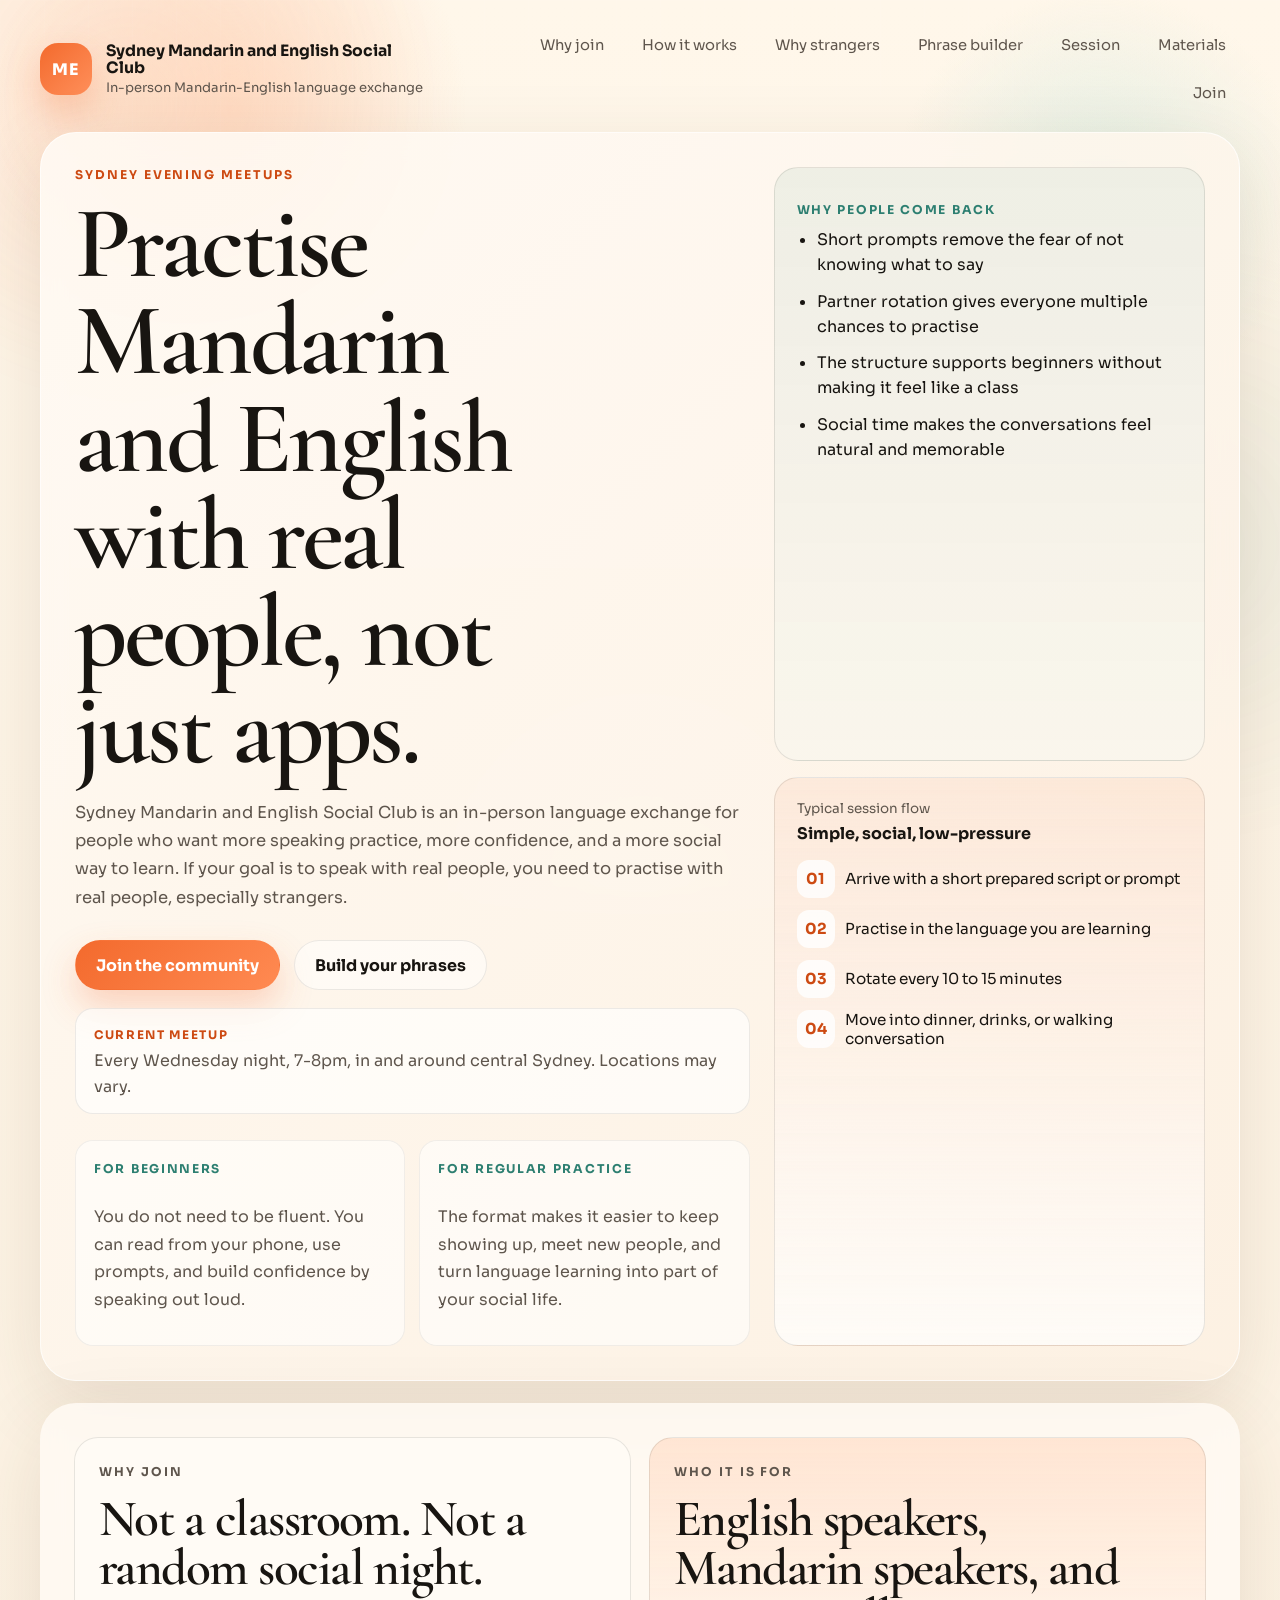
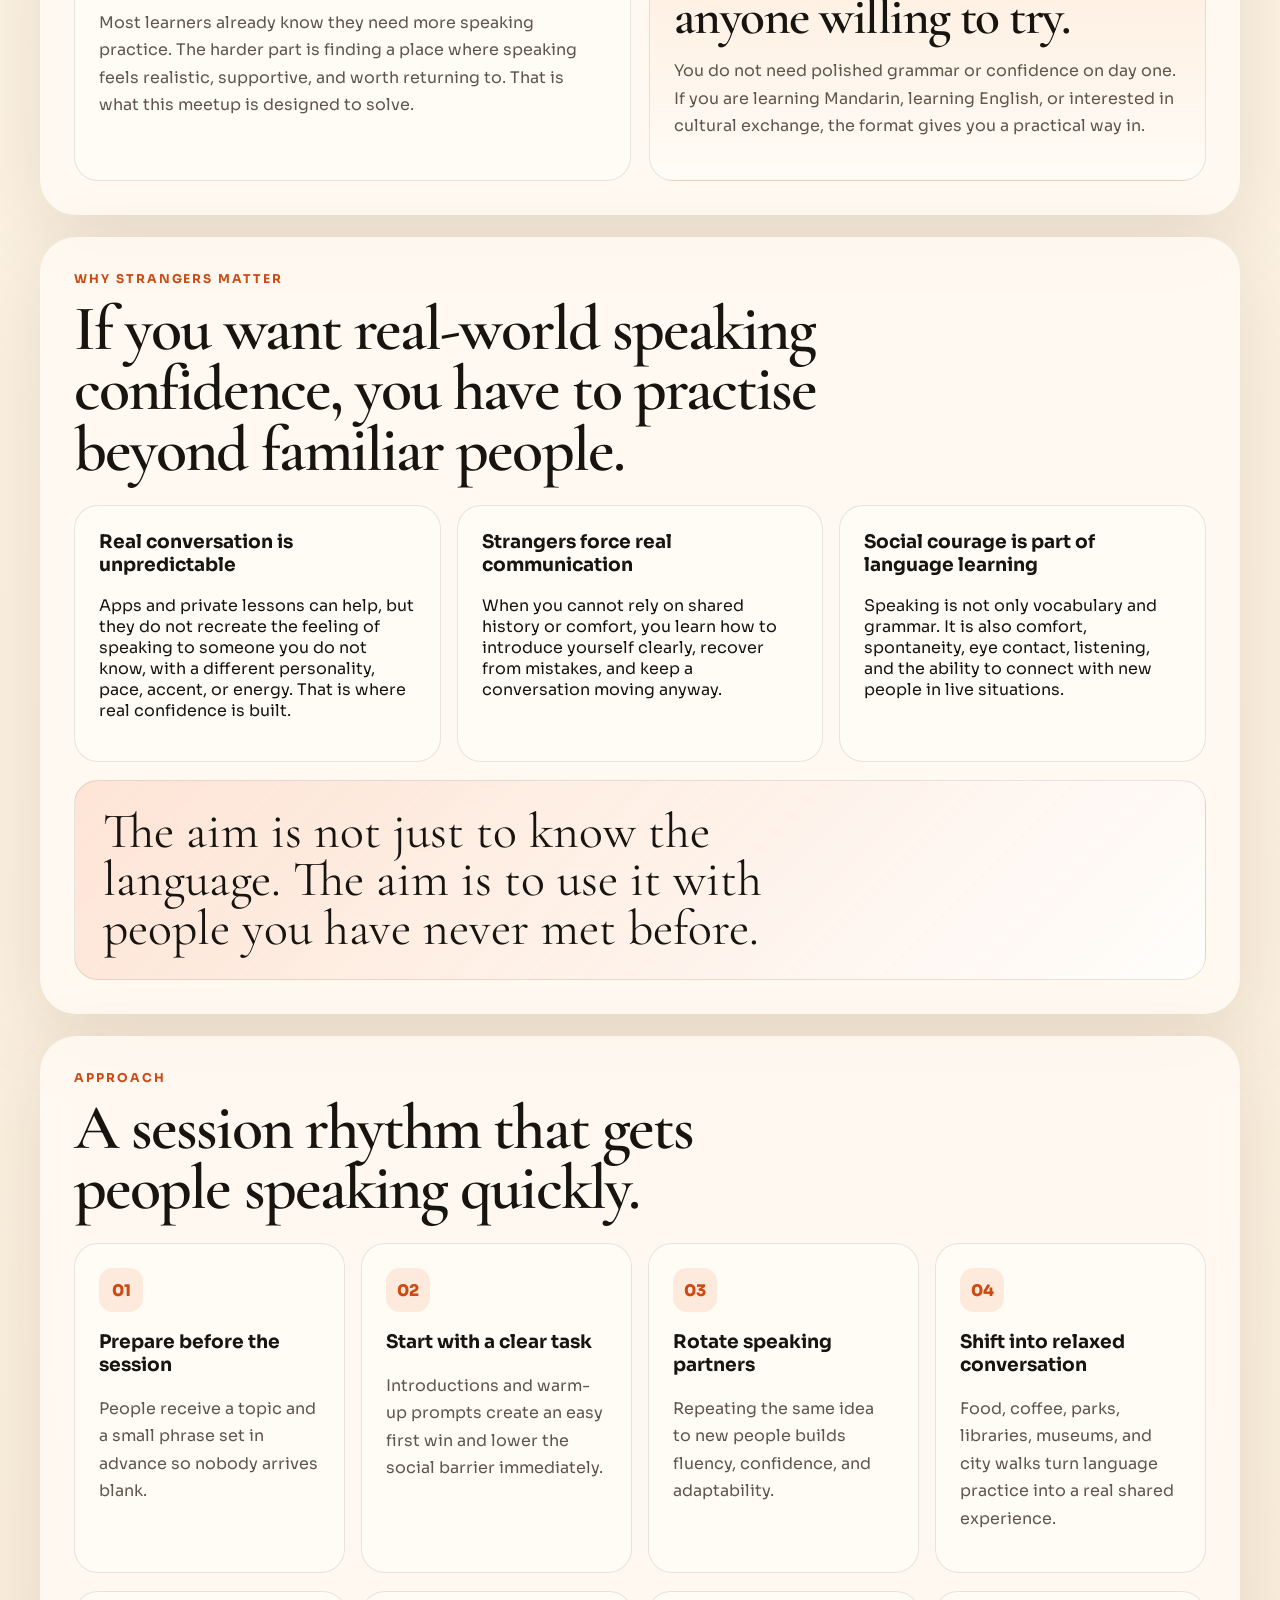
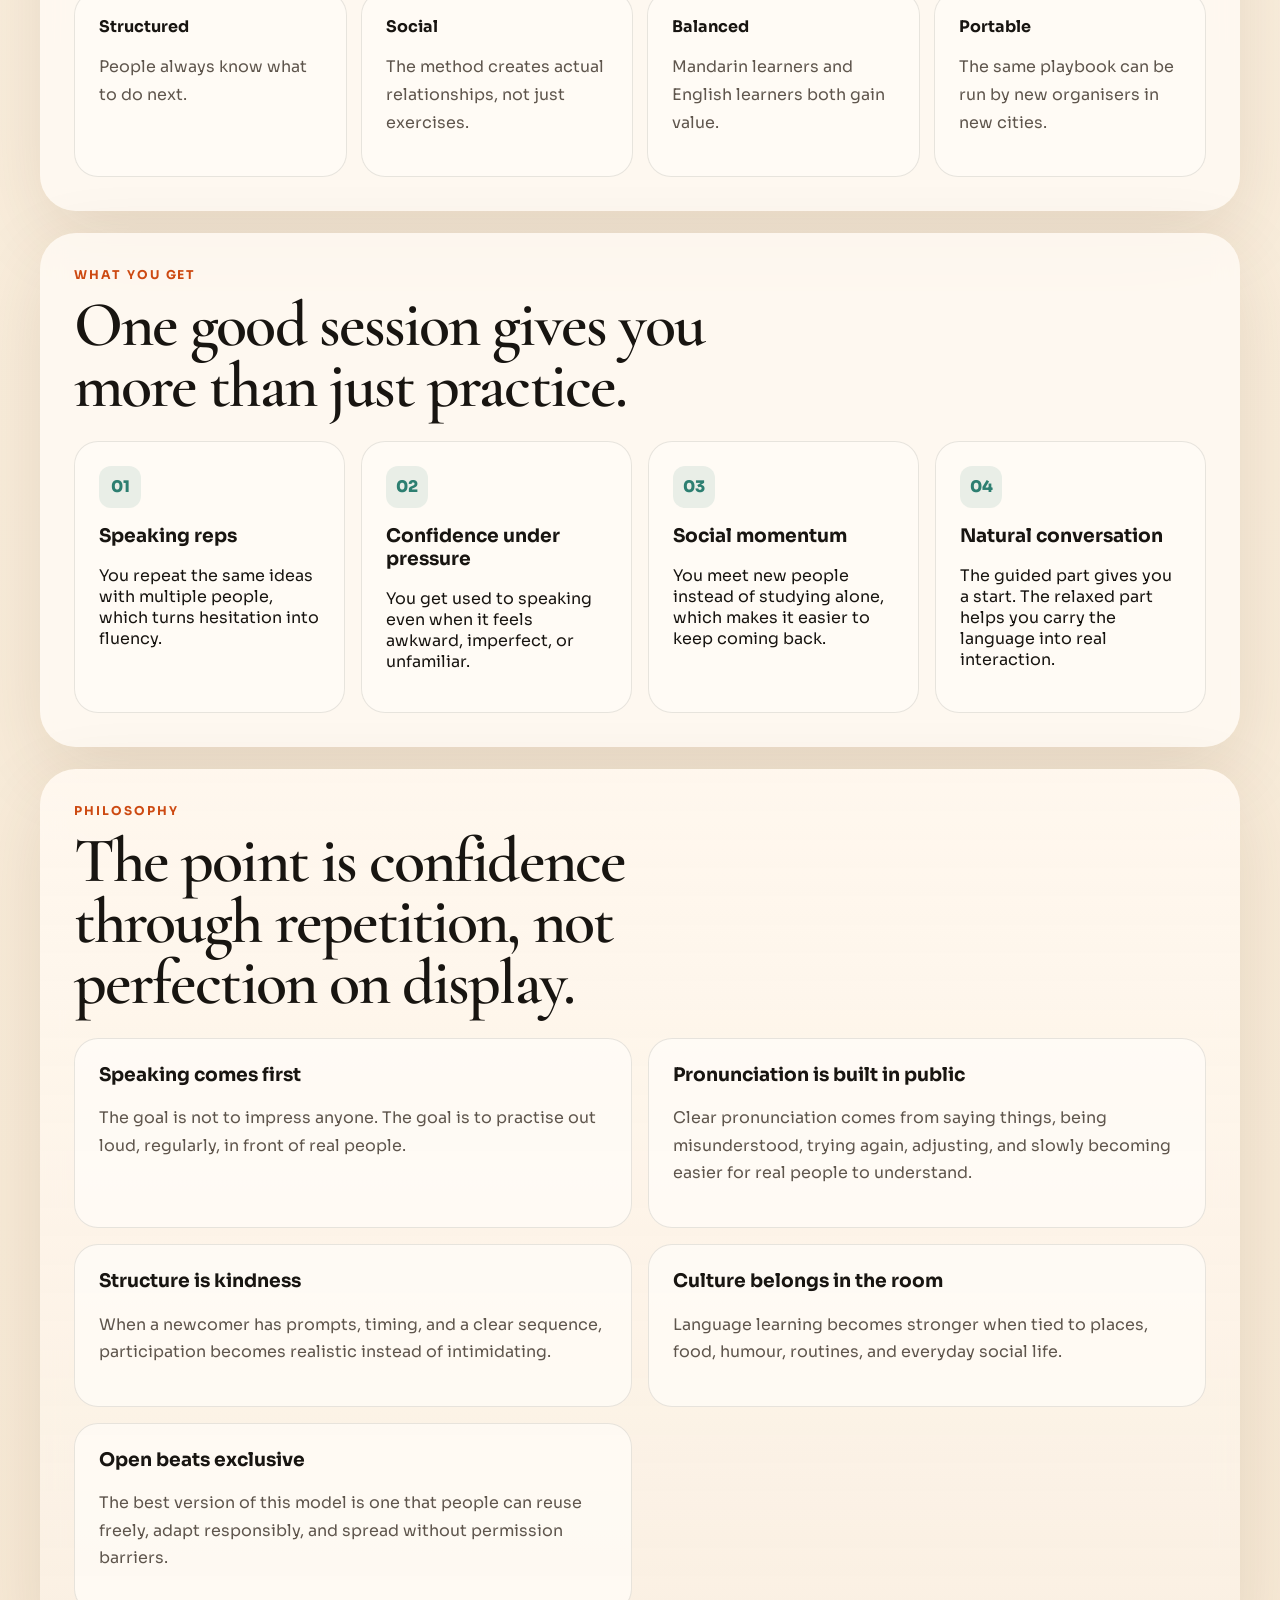
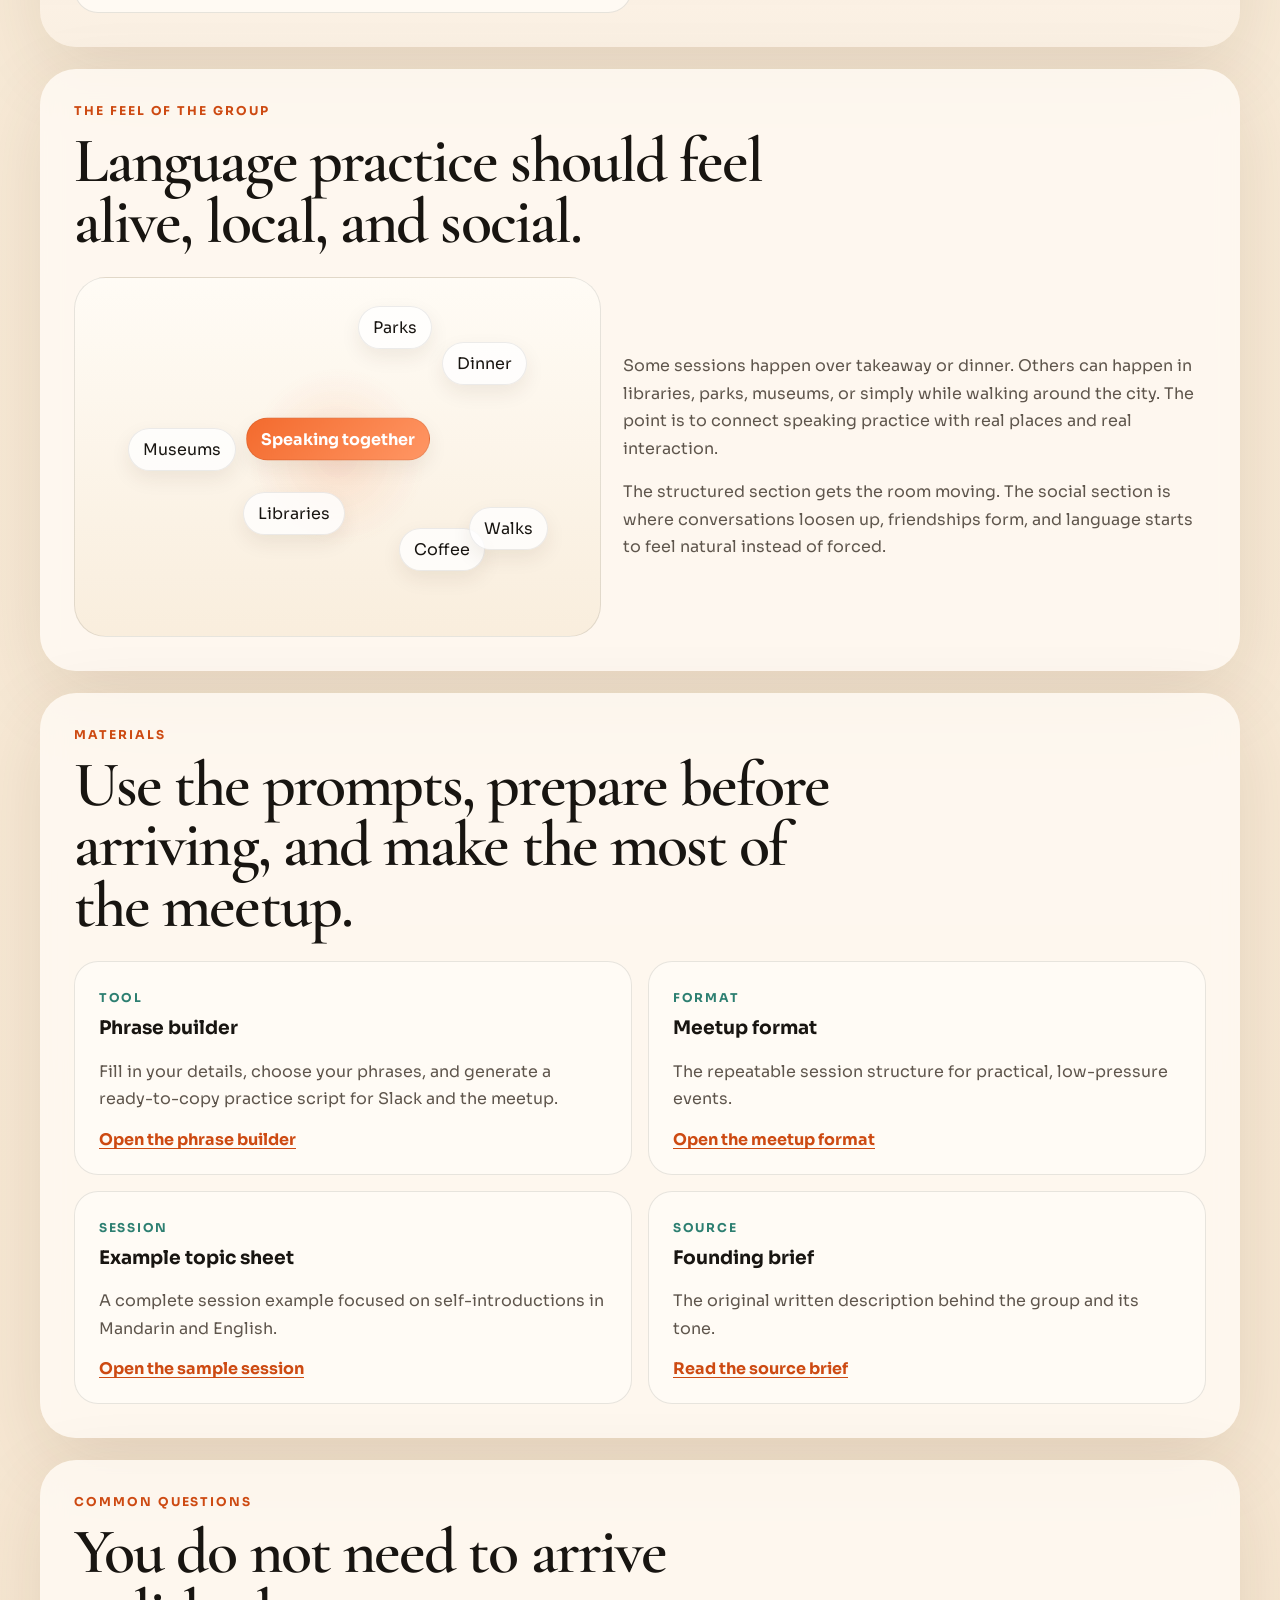
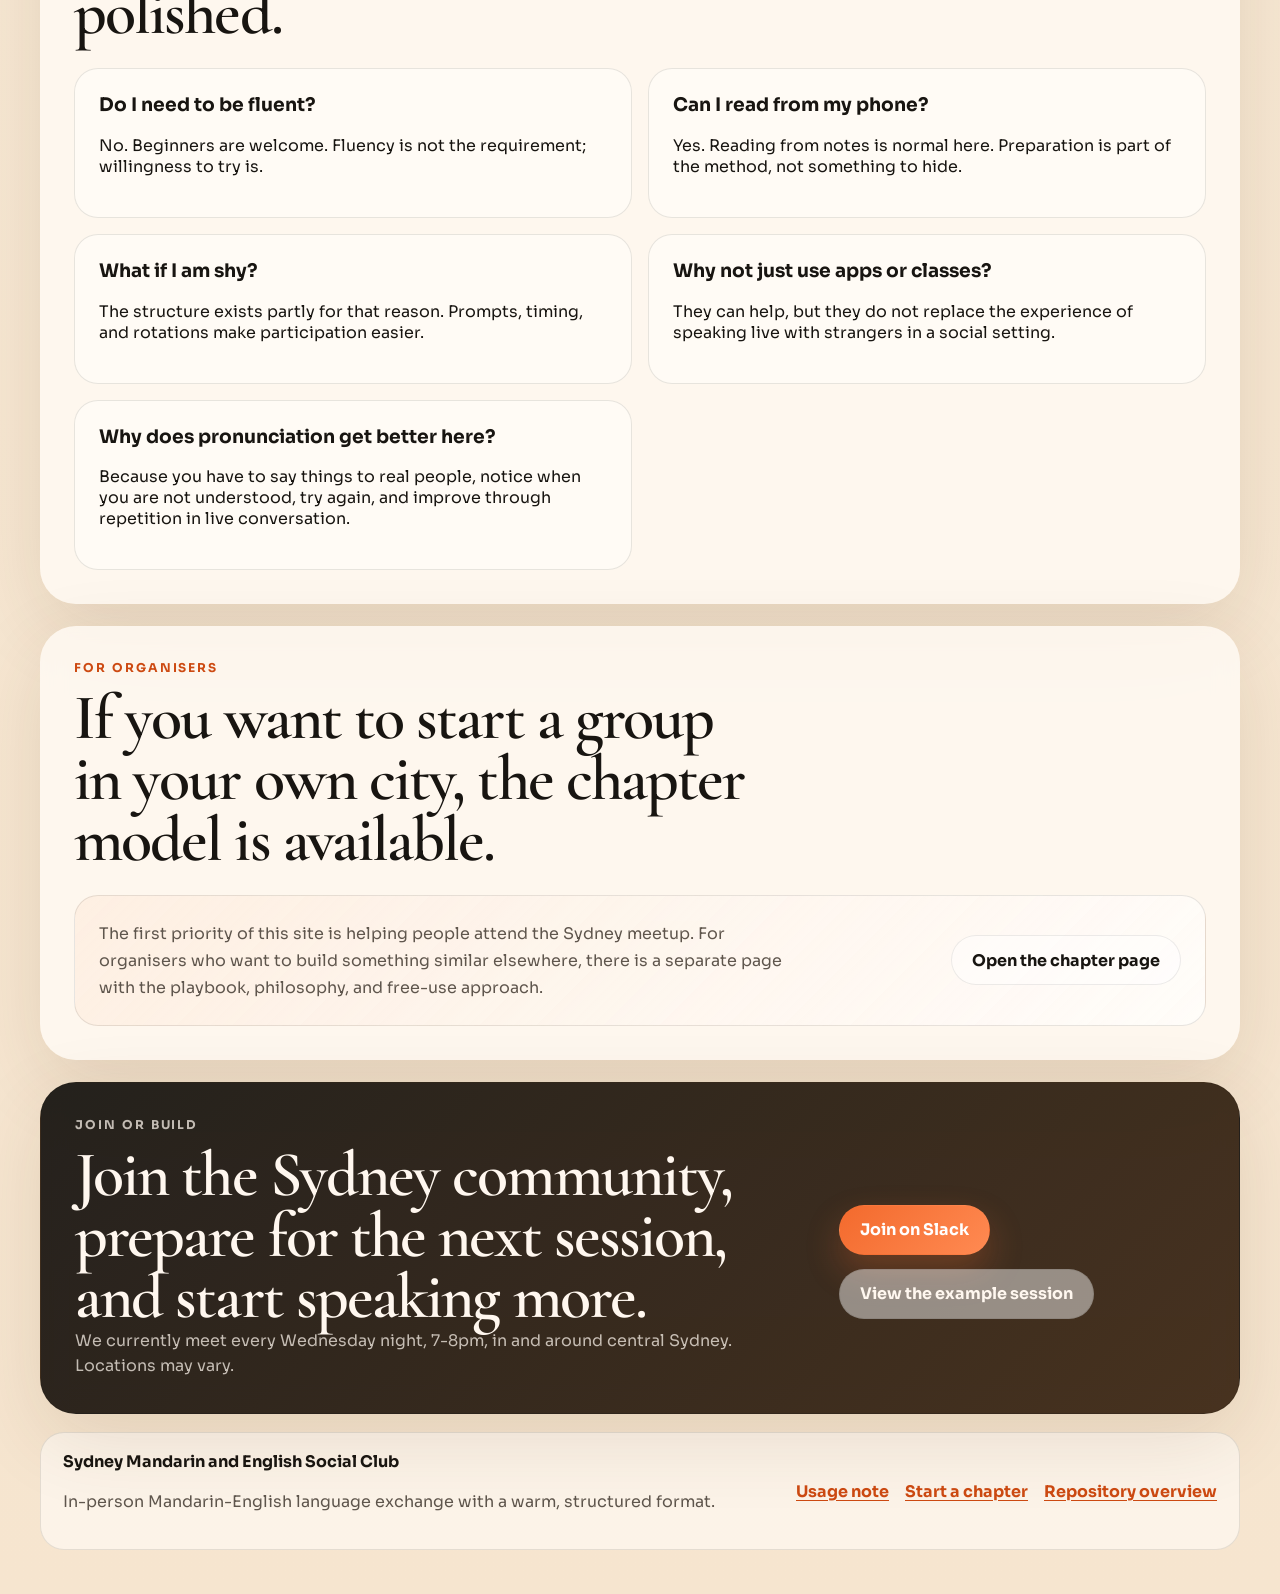
==== index.html @ f07045f7 "Add interactive phrase builder for meetup preparation" ====
<!doctype html>
<html lang="en">
  <head>
    <meta charset="utf-8" />
    <meta name="viewport" content="width=device-width, initial-scale=1" />
    <title>Sydney Mandarin and English Social Club</title>
    <meta
      name="description"
      content="An in-person Sydney language exchange group for people who want to practise Mandarin and English in a warm, structured, social environment."
    />
    <meta name="theme-color" content="#f36a2d" />
    <meta property="og:title" content="Sydney Mandarin and English Social Club" />
    <meta
      property="og:description"
      content="Join a Sydney language exchange group where people prepare, speak, rotate, and then relax into real conversation."
    />
    <meta property="og:type" content="website" />
    <link rel="icon" href="assets/favicon.svg" type="image/svg+xml" />
    <link rel="preconnect" href="https://fonts.googleapis.com" />
    <link rel="preconnect" href="https://fonts.gstatic.com" crossorigin />
    <link
      href="https://fonts.googleapis.com/css2?family=Cormorant+Garamond:wght@500;600;700&amp;family=Sora:wght@400;500;600;700;800&amp;display=swap"
      rel="stylesheet"
    />
    <link rel="stylesheet" href="styles.css" />
  </head>
  <body>
    <div class="background-orb orb-one"></div>
    <div class="background-orb orb-two"></div>
    <div class="background-mesh"></div>

    <div class="site-wrap">
      <header class="site-header">
        <a class="brand" href="#top" aria-label="Mandarin English Social Club home">
          <span class="brand-mark">ME</span>
          <span class="brand-copy">
            <strong>Sydney Mandarin and English Social Club</strong>
            <span>In-person Mandarin-English language exchange</span>
          </span>
        </a>

        <nav class="site-nav" aria-label="Primary">
          <a href="#why">Why join</a>
          <a href="#approach">How it works</a>
          <a href="#strangers">Why strangers</a>
          <a href="phrase-builder.html">Phrase builder</a>
          <a href="#session">Session</a>
          <a href="#materials">Materials</a>
          <a href="#join">Join</a>
        </nav>
      </header>

      <main id="top">
        <section class="hero reveal">
          <div class="hero-copy">
            <p class="eyebrow">Sydney evening meetups</p>
            <h1>Practise Mandarin and English with real people, not just apps.</h1>
            <p class="hero-text">
              Sydney Mandarin and English Social Club is an in-person language exchange for people who want more speaking practice, more confidence, and a more social way to learn. If your goal is to speak with real people, you need to practise with real people, especially strangers.
            </p>

            <div class="hero-actions">
              <a class="button button-primary" href="https://join.slack.com/t/english-mandarin/shared_invite/zt-3wuw68g1c-tjv8s2~DBCpo8RYU_V0htQ">Join the community</a>
              <a class="button button-secondary" href="phrase-builder.html">Build your phrases</a>
            </div>

            <div class="meetup-note">
              <span class="meetup-label">Current meetup</span>
              <p>Every Wednesday night, 7-8pm, in and around central Sydney. Locations may vary.</p>
            </div>

            <div class="hero-band">
              <div>
                <span class="band-kicker">For beginners</span>
                <p>You do not need to be fluent. You can read from your phone, use prompts, and build confidence by speaking out loud.</p>
              </div>
              <div>
                <span class="band-kicker">For regular practice</span>
                <p>The format makes it easier to keep showing up, meet new people, and turn language learning into part of your social life.</p>
              </div>
            </div>
          </div>

          <aside class="hero-panel">
            <div class="panel-card panel-card-primary">
              <p class="panel-label">Why people come back</p>
              <ul class="panel-list">
                <li>Short prompts remove the fear of not knowing what to say</li>
                <li>Partner rotation gives everyone multiple chances to practise</li>
                <li>The structure supports beginners without making it feel like a class</li>
                <li>Social time makes the conversations feel natural and memorable</li>
              </ul>
            </div>

            <div class="session-preview" id="session">
              <div class="session-header">
                <span>Typical session flow</span>
                <strong>Simple, social, low-pressure</strong>
              </div>
              <div class="session-steps">
                <div><span>01</span> Arrive with a short prepared script or prompt</div>
                <div><span>02</span> Practise in the language you are learning</div>
                <div><span>03</span> Rotate every 10 to 15 minutes</div>
                <div><span>04</span> Move into dinner, drinks, or walking conversation</div>
              </div>
            </div>
          </aside>
        </section>

        <section class="section intro-grid reveal" id="why">
          <article class="intro-card">
            <p class="eyebrow">Why join</p>
            <h2>Not a classroom. Not a random social night.</h2>
            <p>
              Most learners already know they need more speaking practice. The harder part is finding a place where speaking feels realistic, supportive, and worth returning to. That is what this meetup is designed to solve.
            </p>
          </article>

          <article class="intro-card accent-card">
            <p class="eyebrow">Who it is for</p>
            <h2>English speakers, Mandarin speakers, and anyone willing to try.</h2>
            <p>
              You do not need polished grammar or confidence on day one. If you are learning Mandarin, learning English, or interested in cultural exchange, the format gives you a practical way in.
            </p>
          </article>
        </section>

        <section class="section story-section reveal" id="strangers">
          <div class="section-heading">
            <p class="eyebrow">Why strangers matter</p>
            <h2>If you want real-world speaking confidence, you have to practise beyond familiar people.</h2>
          </div>

          <div class="story-grid">
            <article class="story-card">
              <h3>Real conversation is unpredictable</h3>
              <p>
                Apps and private lessons can help, but they do not recreate the feeling of speaking to someone you do not know, with a different personality, pace, accent, or energy. That is where real confidence is built.
              </p>
            </article>
            <article class="story-card">
              <h3>Strangers force real communication</h3>
              <p>
                When you cannot rely on shared history or comfort, you learn how to introduce yourself clearly, recover from mistakes, and keep a conversation moving anyway.
              </p>
            </article>
            <article class="story-card">
              <h3>Social courage is part of language learning</h3>
              <p>
                Speaking is not only vocabulary and grammar. It is also comfort, spontaneity, eye contact, listening, and the ability to connect with new people in live situations.
              </p>
            </article>
          </div>

          <div class="quote-banner">
            <p>
              The aim is not just to know the language. The aim is to use it with people you have never met before.
            </p>
          </div>
        </section>

        <section class="section reveal" id="approach">
          <div class="section-heading">
            <p class="eyebrow">Approach</p>
            <h2>A session rhythm that gets people speaking quickly.</h2>
          </div>

          <div class="timeline">
            <article class="timeline-step">
              <span class="step-number">01</span>
              <h3>Prepare before the session</h3>
              <p>People receive a topic and a small phrase set in advance so nobody arrives blank.</p>
            </article>
            <article class="timeline-step">
              <span class="step-number">02</span>
              <h3>Start with a clear task</h3>
              <p>Introductions and warm-up prompts create an easy first win and lower the social barrier immediately.</p>
            </article>
            <article class="timeline-step">
              <span class="step-number">03</span>
              <h3>Rotate speaking partners</h3>
              <p>Repeating the same idea to new people builds fluency, confidence, and adaptability.</p>
            </article>
            <article class="timeline-step">
              <span class="step-number">04</span>
              <h3>Shift into relaxed conversation</h3>
              <p>Food, coffee, parks, libraries, museums, and city walks turn language practice into a real shared experience.</p>
            </article>
          </div>

          <div class="principles-grid">
            <div class="principle">
              <strong>Structured</strong>
              <p>People always know what to do next.</p>
            </div>
            <div class="principle">
              <strong>Social</strong>
              <p>The method creates actual relationships, not just exercises.</p>
            </div>
            <div class="principle">
              <strong>Balanced</strong>
              <p>Mandarin learners and English learners both gain value.</p>
            </div>
            <div class="principle">
              <strong>Portable</strong>
              <p>The same playbook can be run by new organisers in new cities.</p>
            </div>
          </div>
        </section>

        <section class="section benefits-section reveal">
          <div class="section-heading narrow">
            <p class="eyebrow">What you get</p>
            <h2>One good session gives you more than just practice.</h2>
          </div>

          <div class="benefits-grid">
            <article class="benefit-card">
              <span class="benefit-number">01</span>
              <h3>Speaking reps</h3>
              <p>You repeat the same ideas with multiple people, which turns hesitation into fluency.</p>
            </article>
            <article class="benefit-card">
              <span class="benefit-number">02</span>
              <h3>Confidence under pressure</h3>
              <p>You get used to speaking even when it feels awkward, imperfect, or unfamiliar.</p>
            </article>
            <article class="benefit-card">
              <span class="benefit-number">03</span>
              <h3>Social momentum</h3>
              <p>You meet new people instead of studying alone, which makes it easier to keep coming back.</p>
            </article>
            <article class="benefit-card">
              <span class="benefit-number">04</span>
              <h3>Natural conversation</h3>
              <p>The guided part gives you a start. The relaxed part helps you carry the language into real interaction.</p>
            </article>
          </div>
        </section>

        <section class="section manifesto reveal" id="philosophy">
          <div class="section-heading narrow">
            <p class="eyebrow">Philosophy</p>
            <h2>The point is confidence through repetition, not perfection on display.</h2>
          </div>

          <div class="manifesto-grid">
            <article>
              <h3>Speaking comes first</h3>
              <p>The goal is not to impress anyone. The goal is to practise out loud, regularly, in front of real people.</p>
            </article>
            <article>
              <h3>Pronunciation is built in public</h3>
              <p>Clear pronunciation comes from saying things, being misunderstood, trying again, adjusting, and slowly becoming easier for real people to understand.</p>
            </article>
            <article>
              <h3>Structure is kindness</h3>
              <p>When a newcomer has prompts, timing, and a clear sequence, participation becomes realistic instead of intimidating.</p>
            </article>
            <article>
              <h3>Culture belongs in the room</h3>
              <p>Language learning becomes stronger when tied to places, food, humour, routines, and everyday social life.</p>
            </article>
            <article>
              <h3>Open beats exclusive</h3>
              <p>The best version of this model is one that people can reuse freely, adapt responsibly, and spread without permission barriers.</p>
            </article>
          </div>
        </section>

        <section class="section network-section reveal">
          <div class="section-heading">
            <p class="eyebrow">The feel of the group</p>
            <h2>Language practice should feel alive, local, and social.</h2>
          </div>

          <div class="network-layout">
            <div class="network-map" aria-hidden="true">
              <span class="city city-sydney">Dinner</span>
              <span class="city city-melbourne">Coffee</span>
              <span class="city city-brisbane">Parks</span>
              <span class="city city-perth">Museums</span>
              <span class="city city-adelaide">Libraries</span>
              <span class="city city-canberra">Walks</span>
              <div class="map-core">Speaking together</div>
            </div>

            <div class="network-copy">
              <p>
                Some sessions happen over takeaway or dinner. Others can happen in libraries, parks, museums, or simply while walking around the city. The point is to connect speaking practice with real places and real interaction.
              </p>
              <p>
                The structured section gets the room moving. The social section is where conversations loosen up, friendships form, and language starts to feel natural instead of forced.
              </p>
            </div>
          </div>
        </section>

        <section class="section materials-section reveal" id="materials">
          <div class="section-heading">
            <p class="eyebrow">Materials</p>
            <h2>Use the prompts, prepare before arriving, and make the most of the meetup.</h2>
          </div>

          <div class="materials-grid">
            <article class="material-card">
              <span class="material-type">Tool</span>
              <h3>Phrase builder</h3>
              <p>Fill in your details, choose your phrases, and generate a ready-to-copy practice script for Slack and the meetup.</p>
              <a href="phrase-builder.html">Open the phrase builder</a>
            </article>

            <article class="material-card">
              <span class="material-type">Format</span>
              <h3>Meetup format</h3>
              <p>The repeatable session structure for practical, low-pressure events.</p>
              <a href="docs/meetup-format.md">Open the meetup format</a>
            </article>

            <article class="material-card">
              <span class="material-type">Session</span>
              <h3>Example topic sheet</h3>
              <p>A complete session example focused on self-introductions in Mandarin and English.</p>
              <a href="sessions/example-introducing-yourself.md">Open the sample session</a>
            </article>

            <article class="material-card">
              <span class="material-type">Source</span>
              <h3>Founding brief</h3>
              <p>The original written description behind the group and its tone.</p>
              <a href="content/source-brief.md">Read the source brief</a>
            </article>
          </div>
        </section>

        <section class="section faq-section reveal">
          <div class="section-heading narrow">
            <p class="eyebrow">Common questions</p>
            <h2>You do not need to arrive polished.</h2>
          </div>

          <div class="faq-grid">
            <article class="faq-card">
              <h3>Do I need to be fluent?</h3>
              <p>No. Beginners are welcome. Fluency is not the requirement; willingness to try is.</p>
            </article>
            <article class="faq-card">
              <h3>Can I read from my phone?</h3>
              <p>Yes. Reading from notes is normal here. Preparation is part of the method, not something to hide.</p>
            </article>
            <article class="faq-card">
              <h3>What if I am shy?</h3>
              <p>The structure exists partly for that reason. Prompts, timing, and rotations make participation easier.</p>
            </article>
            <article class="faq-card">
              <h3>Why not just use apps or classes?</h3>
              <p>They can help, but they do not replace the experience of speaking live with strangers in a social setting.</p>
            </article>
            <article class="faq-card">
              <h3>Why does pronunciation get better here?</h3>
              <p>Because you have to say things to real people, notice when you are not understood, try again, and improve through repetition in live conversation.</p>
            </article>
          </div>
        </section>

        <section class="section open-model reveal">
          <div class="section-heading narrow">
            <p class="eyebrow">For organisers</p>
            <h2>If you want to start a group in your own city, the chapter model is available.</h2>
          </div>

          <div class="organiser-callout">
            <p>
              The first priority of this site is helping people attend the Sydney meetup. For organisers who want to build something similar elsewhere, there is a separate page with the playbook, philosophy, and free-use approach.
            </p>
            <a class="button button-secondary" href="start-a-chapter.html">Open the chapter page</a>
          </div>
        </section>

        <section class="cta reveal" id="join">
          <div class="cta-copy">
            <p class="eyebrow">Join or build</p>
            <h2>Join the Sydney community, prepare for the next session, and start speaking more.</h2>
            <p class="cta-subtext">We currently meet every Wednesday night, 7-8pm, in and around central Sydney. Locations may vary.</p>
          </div>

          <div class="cta-actions">
            <a class="button button-primary" href="https://join.slack.com/t/english-mandarin/shared_invite/zt-3wuw68g1c-tjv8s2~DBCpo8RYU_V0htQ">Join on Slack</a>
            <a class="button button-secondary" href="sessions/example-introducing-yourself.md">View the example session</a>
          </div>
        </section>
      </main>

      <footer class="site-footer">
        <div>
          <strong>Sydney Mandarin and English Social Club</strong>
          <p>In-person Mandarin-English language exchange with a warm, structured format.</p>
        </div>
        <div class="footer-links">
          <a href="LICENSE.md">Usage note</a>
          <a href="start-a-chapter.html">Start a chapter</a>
          <a href="README.md">Repository overview</a>
        </div>
      </footer>
    </div>
  </body>
</html>
---- styles.css ----
:root {
  --bg: #fbf3e5;
  --bg-deep: #f5e6cc;
  --paper: rgba(255, 251, 244, 0.82);
  --paper-strong: rgba(255, 249, 240, 0.94);
  --ink: #181511;
  --muted: #5f564d;
  --line: rgba(24, 21, 17, 0.1);
  --accent: #f36a2d;
  --accent-deep: #cd4a12;
  --accent-soft: #ffd4b8;
  --jade: #2d7f71;
  --jade-soft: #cce8de;
  --shadow: 0 24px 80px rgba(85, 48, 18, 0.12);
  --radius-xl: 36px;
  --radius-lg: 24px;
  --radius-md: 18px;
  --radius-sm: 14px;
  --content-width: 1200px;
}

* {
  box-sizing: border-box;
}

html {
  scroll-behavior: smooth;
}

body {
  margin: 0;
  min-width: 320px;
  color: var(--ink);
  font-family: "Sora", sans-serif;
  background:
    linear-gradient(180deg, #fff7ea 0%, #f8ebd8 55%, #f6e5cf 100%);
  overflow-x: hidden;
}

body::before {
  content: "";
  position: fixed;
  inset: 0;
  background-image:
    linear-gradient(rgba(255, 255, 255, 0.16) 1px, transparent 1px),
    linear-gradient(90deg, rgba(255, 255, 255, 0.16) 1px, transparent 1px);
  background-size: 44px 44px;
  mask-image: linear-gradient(180deg, rgba(0, 0, 0, 0.32), transparent 82%);
  pointer-events: none;
  z-index: -2;
}

a {
  color: inherit;
}

.background-orb,
.background-mesh {
  position: fixed;
  pointer-events: none;
  z-index: -3;
}

.background-orb {
  width: 40rem;
  height: 40rem;
  border-radius: 50%;
  filter: blur(18px);
  opacity: 0.36;
}

.orb-one {
  top: -14rem;
  left: -12rem;
  background: radial-gradient(circle, rgba(243, 106, 45, 0.38) 0%, rgba(243, 106, 45, 0) 68%);
}

.orb-two {
  top: 14rem;
  right: -14rem;
  background: radial-gradient(circle, rgba(45, 127, 113, 0.22) 0%, rgba(45, 127, 113, 0) 68%);
}

.background-mesh {
  inset: 0;
  background:
    radial-gradient(circle at 18% 12%, rgba(255, 212, 184, 0.7), transparent 18%),
    radial-gradient(circle at 86% 22%, rgba(204, 232, 222, 0.58), transparent 16%),
    radial-gradient(circle at 50% 100%, rgba(255, 255, 255, 0.55), transparent 20%);
}

.site-wrap {
  width: min(calc(100% - 28px), var(--content-width));
  margin: 0 auto;
  padding: 18px 0 44px;
}

.site-header {
  display: flex;
  align-items: center;
  justify-content: space-between;
  gap: 24px;
  padding: 8px 0 20px;
}

.brand {
  display: inline-flex;
  align-items: center;
  gap: 14px;
  text-decoration: none;
}

.brand-mark {
  display: inline-flex;
  align-items: center;
  justify-content: center;
  width: 52px;
  height: 52px;
  border-radius: 18px;
  background:
    linear-gradient(135deg, var(--accent), #ff8f5a);
  box-shadow: 0 16px 34px rgba(243, 106, 45, 0.28);
  color: white;
  font-weight: 800;
  letter-spacing: 0.08em;
}

.brand-copy {
  display: grid;
  gap: 3px;
  line-height: 1.1;
}

.brand-copy strong {
  font-size: 0.98rem;
}

.brand-copy span {
  color: var(--muted);
  font-size: 0.82rem;
}

.site-nav {
  display: flex;
  flex-wrap: wrap;
  justify-content: flex-end;
  gap: 10px;
}

.site-nav a {
  padding: 10px 14px;
  border-radius: 999px;
  text-decoration: none;
  color: var(--muted);
  font-size: 0.92rem;
  transition: background-color 180ms ease, color 180ms ease, transform 180ms ease;
}

.site-nav a:hover,
.site-nav a:focus-visible {
  background: rgba(255, 255, 255, 0.55);
  color: var(--ink);
  transform: translateY(-1px);
}

.hero,
.section,
.cta {
  position: relative;
  overflow: hidden;
  backdrop-filter: blur(12px);
}

.hero {
  display: grid;
  grid-template-columns: minmax(0, 1.22fr) minmax(310px, 0.78fr);
  gap: 24px;
  padding: 34px;
  border-radius: var(--radius-xl);
  background:
    linear-gradient(135deg, rgba(255, 250, 244, 0.88), rgba(252, 240, 226, 0.88));
  border: 1px solid rgba(255, 255, 255, 0.72);
  box-shadow: var(--shadow);
}

.hero::after {
  content: "";
  position: absolute;
  inset: auto -10% -36% auto;
  width: 24rem;
  height: 24rem;
  border-radius: 50%;
  background: radial-gradient(circle, rgba(243, 106, 45, 0.2), transparent 64%);
}

.eyebrow {
  margin: 0 0 12px;
  color: var(--accent-deep);
  font-size: 0.76rem;
  font-weight: 700;
  letter-spacing: 0.16em;
  text-transform: uppercase;
}

h1,
h2 {
  margin: 0;
  font-family: "Cormorant Garamond", serif;
  line-height: 0.95;
  letter-spacing: -0.03em;
  font-weight: 600;
}

.hero h1 {
  max-width: 10.5ch;
  font-size: clamp(3.6rem, 8vw, 6.9rem);
}

.hero-text,
.intro-card p,
.timeline-step p,
.principle p,
.manifesto-grid p,
.network-copy p,
.chapter-card p,
.material-card p,
.open-card p,
.hero-band p,
.site-footer p {
  color: var(--muted);
  line-height: 1.72;
}

.hero-text {
  max-width: 60ch;
  margin: 20px 0 0;
  font-size: 1.03rem;
}

.hero-actions,
.cta-actions {
  display: flex;
  flex-wrap: wrap;
  gap: 14px;
  margin-top: 28px;
}

.meetup-note {
  display: inline-block;
  margin-top: 18px;
  padding: 14px 18px;
  border-radius: var(--radius-md);
  background: rgba(255, 255, 255, 0.62);
  border: 1px solid rgba(24, 21, 17, 0.08);
}

.meetup-label {
  display: inline-block;
  margin-bottom: 6px;
  font-size: 0.74rem;
  font-weight: 700;
  letter-spacing: 0.14em;
  text-transform: uppercase;
  color: var(--accent-deep);
}

.meetup-note p,
.cta-subtext {
  margin: 0;
  color: var(--muted);
  line-height: 1.6;
}

.button {
  display: inline-flex;
  align-items: center;
  justify-content: center;
  min-height: 50px;
  padding: 0 20px;
  border-radius: 999px;
  border: 1px solid transparent;
  text-decoration: none;
  font-weight: 700;
  transition: transform 180ms ease, box-shadow 180ms ease, background-color 180ms ease, border-color 180ms ease;
}

.button:hover,
.button:focus-visible {
  transform: translateY(-2px);
}

.button-primary {
  background: linear-gradient(135deg, var(--accent), #ff8a52);
  color: white;
  box-shadow: 0 16px 34px rgba(243, 106, 45, 0.26);
}

.button-primary:hover,
.button-primary:focus-visible {
  box-shadow: 0 18px 40px rgba(243, 106, 45, 0.34);
}

.button-secondary {
  background: rgba(255, 255, 255, 0.46);
  border-color: rgba(24, 21, 17, 0.08);
}

.hero-band {
  display: grid;
  grid-template-columns: repeat(2, minmax(0, 1fr));
  gap: 14px;
  margin-top: 26px;
}

.hero-band > div {
  padding: 16px 18px;
  border-radius: var(--radius-md);
  background: rgba(255, 255, 255, 0.52);
  border: 1px solid rgba(24, 21, 17, 0.06);
}

.band-kicker,
.panel-label,
.material-type {
  display: inline-block;
  margin-bottom: 10px;
  font-size: 0.76rem;
  font-weight: 700;
  text-transform: uppercase;
  letter-spacing: 0.14em;
}

.band-kicker {
  color: var(--jade);
}

.hero-panel {
  display: grid;
  gap: 16px;
}

.panel-card,
.session-preview,
.intro-card,
.story-card,
.timeline-step,
.principle,
.manifesto-grid article,
.chapter-card,
.material-card,
.benefit-card,
.faq-card,
.open-card,
.cta,
.site-footer {
  border: 1px solid var(--line);
}

.panel-card,
.session-preview {
  padding: 22px;
  border-radius: var(--radius-lg);
}

.panel-card-primary {
  background:
    linear-gradient(180deg, rgba(45, 127, 113, 0.08), rgba(45, 127, 113, 0.02)),
    var(--paper-strong);
}

.panel-label {
  color: var(--jade);
}

.panel-list {
  margin: 0;
  padding-left: 20px;
  display: grid;
  gap: 12px;
  line-height: 1.55;
}

.session-preview {
  background:
    linear-gradient(180deg, rgba(243, 106, 45, 0.08), rgba(255, 255, 255, 0.7));
}

.session-header {
  display: grid;
  gap: 6px;
  margin-bottom: 16px;
}

.session-header span {
  color: var(--muted);
  font-size: 0.84rem;
}

.session-steps {
  display: grid;
  gap: 12px;
}

.session-steps div {
  display: grid;
  grid-template-columns: 38px 1fr;
  gap: 10px;
  align-items: center;
  font-size: 0.95rem;
}

.session-steps span {
  display: inline-flex;
  align-items: center;
  justify-content: center;
  width: 38px;
  height: 38px;
  border-radius: 12px;
  background: rgba(255, 255, 255, 0.8);
  color: var(--accent-deep);
  font-weight: 700;
}

.section,
.cta {
  margin-top: 22px;
  padding: 34px;
  border-radius: var(--radius-xl);
  background: var(--paper);
  box-shadow: var(--shadow);
}

.section-heading {
  max-width: 780px;
  margin-bottom: 24px;
}

.section-heading.narrow {
  max-width: 680px;
}

.section h2,
.cta h2 {
  font-size: clamp(2.6rem, 5vw, 4.6rem);
}

.intro-grid {
  display: grid;
  grid-template-columns: minmax(0, 1fr) minmax(0, 1fr);
  gap: 18px;
}

.intro-card,
.story-card,
.timeline-step,
.principle,
.manifesto-grid article,
.chapter-card,
.material-card,
.benefit-card,
.faq-card,
.open-card {
  padding: 24px;
  border-radius: var(--radius-lg);
  background: rgba(255, 252, 247, 0.8);
}

.accent-card {
  background:
    linear-gradient(180deg, rgba(255, 212, 184, 0.52), rgba(255, 252, 247, 0.84));
}

.intro-card h2 {
  font-size: clamp(2.1rem, 4vw, 3.4rem);
  margin-bottom: 14px;
}

.timeline {
  display: grid;
  grid-template-columns: repeat(4, minmax(0, 1fr));
  gap: 16px;
}

.story-grid,
.benefits-grid,
.faq-grid {
  display: grid;
  gap: 16px;
}

.story-grid {
  grid-template-columns: repeat(3, minmax(0, 1fr));
}

.story-card h3,
.benefit-card h3,
.faq-card h3 {
  margin-top: 0;
}

.quote-banner {
  margin-top: 18px;
  padding: 26px 28px;
  border-radius: var(--radius-lg);
  background:
    linear-gradient(135deg, rgba(243, 106, 45, 0.14), rgba(255, 255, 255, 0.72));
  border: 1px solid var(--line);
}

.quote-banner p {
  margin: 0;
  max-width: 28ch;
  font-family: "Cormorant Garamond", serif;
  font-size: clamp(2rem, 4vw, 3.1rem);
  line-height: 0.98;
}

.timeline-step {
  min-height: 220px;
}

.step-number {
  display: inline-flex;
  align-items: center;
  justify-content: center;
  width: 44px;
  height: 44px;
  margin-bottom: 18px;
  border-radius: 14px;
  background: rgba(243, 106, 45, 0.12);
  color: var(--accent-deep);
  font-weight: 800;
}

.timeline-step h3,
.manifesto-grid h3,
.chapter-card h3,
.material-card h3,
.intro-card h2 {
  margin-top: 0;
}

.principles-grid {
  display: grid;
  grid-template-columns: repeat(4, minmax(0, 1fr));
  gap: 14px;
  margin-top: 18px;
}

.benefits-grid {
  grid-template-columns: repeat(4, minmax(0, 1fr));
}

.benefit-number {
  display: inline-flex;
  align-items: center;
  justify-content: center;
  width: 42px;
  height: 42px;
  margin-bottom: 16px;
  border-radius: 12px;
  background: rgba(45, 127, 113, 0.1);
  color: var(--jade);
  font-weight: 800;
}

.principle strong,
.open-card strong {
  display: block;
  margin-bottom: 8px;
}

.manifesto {
  background:
    linear-gradient(180deg, rgba(255, 248, 239, 0.96), rgba(251, 241, 229, 0.84));
}

.manifesto-grid {
  display: grid;
  grid-template-columns: repeat(2, minmax(0, 1fr));
  gap: 16px;
}

.network-layout {
  display: grid;
  grid-template-columns: minmax(320px, 0.95fr) minmax(0, 1.05fr);
  gap: 22px;
  align-items: center;
}

.network-map {
  position: relative;
  min-height: 360px;
  border-radius: calc(var(--radius-xl) - 4px);
  background:
    radial-gradient(circle at center, rgba(243, 106, 45, 0.16), transparent 28%),
    linear-gradient(180deg, rgba(255, 252, 247, 0.86), rgba(248, 236, 219, 0.86));
  border: 1px solid var(--line);
}

.map-core,
.city {
  position: absolute;
  display: inline-flex;
  align-items: center;
  justify-content: center;
  padding: 10px 14px;
  border-radius: 999px;
  background: rgba(255, 255, 255, 0.78);
  border: 1px solid rgba(24, 21, 17, 0.08);
  box-shadow: 0 8px 20px rgba(60, 32, 10, 0.08);
}

.map-core {
  top: 45%;
  left: 50%;
  transform: translate(-50%, -50%);
  background: linear-gradient(135deg, var(--accent), #ff9664);
  color: white;
  font-weight: 700;
}

.city-sydney {
  top: 18%;
  right: 14%;
}

.city-melbourne {
  bottom: 18%;
  right: 22%;
}

.city-brisbane {
  top: 8%;
  right: 32%;
}

.city-perth {
  top: 42%;
  left: 10%;
}

.city-adelaide {
  bottom: 28%;
  left: 32%;
}

.city-canberra {
  bottom: 24%;
  right: 10%;
}

.chapter-grid,
.materials-grid,
.open-grid {
  display: grid;
  gap: 16px;
}

.chapter-grid {
  grid-template-columns: repeat(2, minmax(0, 1fr));
}

.chapter-checklist {
  display: grid;
  grid-template-columns: repeat(4, minmax(0, 1fr));
  gap: 12px;
  margin-top: 18px;
}

.chapter-checklist div {
  padding: 16px 18px;
  border-radius: var(--radius-md);
  background: rgba(255, 255, 255, 0.58);
  border: 1px solid rgba(24, 21, 17, 0.08);
  font-weight: 600;
}

.materials-grid {
  grid-template-columns: repeat(2, minmax(0, 1fr));
}

.faq-grid {
  grid-template-columns: repeat(2, minmax(0, 1fr));
}

.builder-layout {
  display: grid;
  grid-template-columns: minmax(0, 1.1fr) minmax(320px, 0.9fr);
  gap: 18px;
  align-items: start;
}

.builder-panel {
  display: grid;
  gap: 18px;
}

.builder-card,
.generated-card {
  padding: 24px;
  border-radius: var(--radius-lg);
  border: 1px solid var(--line);
  background: rgba(255, 252, 247, 0.82);
}

.builder-card-head {
  margin-bottom: 18px;
}

.builder-card-head h3,
.generated-head h4 {
  margin: 0 0 8px;
}

.builder-card-head p,
.generated-line p,
.storage-note {
  margin: 0;
  color: var(--muted);
  line-height: 1.7;
}

.mode-toggle {
  display: grid;
  grid-template-columns: repeat(2, minmax(0, 1fr));
  gap: 12px;
}

.mode-option,
.phrase-option {
  display: grid;
  grid-template-columns: auto 1fr;
  gap: 12px;
  align-items: start;
  padding: 16px 18px;
  border-radius: var(--radius-md);
  border: 1px solid rgba(24, 21, 17, 0.08);
  background: rgba(255, 255, 255, 0.6);
}

.mode-option input,
.phrase-option input {
  margin-top: 3px;
}

.field-grid,
.phrase-selector {
  display: grid;
  gap: 12px;
}

.field-grid {
  grid-template-columns: repeat(3, minmax(0, 1fr));
}

.field {
  display: grid;
  gap: 8px;
}

.field span,
.script-label,
.generated-label {
  font-size: 0.8rem;
  font-weight: 700;
  letter-spacing: 0.04em;
  color: var(--muted);
}

.field input,
.script-area {
  width: 100%;
  padding: 14px 14px;
  border-radius: 14px;
  border: 1px solid rgba(24, 21, 17, 0.12);
  background: rgba(255, 255, 255, 0.8);
  color: var(--ink);
  font: inherit;
}

.field input:focus,
.script-area:focus {
  outline: 2px solid rgba(243, 106, 45, 0.24);
  border-color: rgba(243, 106, 45, 0.36);
}

.phrase-option-copy {
  display: grid;
  gap: 4px;
}

.phrase-option-copy strong {
  font-size: 0.95rem;
}

.phrase-option-copy small {
  color: var(--muted);
  line-height: 1.5;
}

.output-panel {
  position: sticky;
  top: 16px;
}

.output-card {
  display: grid;
  gap: 18px;
}

.output-actions {
  display: flex;
  flex-wrap: wrap;
  gap: 12px;
}

.output-button {
  cursor: pointer;
  font: inherit;
}

.storage-note {
  padding: 12px 14px;
  border-radius: 14px;
  background: rgba(45, 127, 113, 0.08);
}

.script-block {
  display: grid;
  gap: 8px;
}

.script-area {
  min-height: 180px;
  resize: vertical;
}

.generated-list {
  display: grid;
  gap: 12px;
}

.generated-card {
  padding: 18px;
}

.generated-head {
  display: flex;
  align-items: center;
  justify-content: space-between;
  gap: 14px;
  margin-bottom: 14px;
}

.generated-actions {
  display: flex;
  flex-wrap: wrap;
  gap: 8px;
}

.mini-button {
  padding: 8px 12px;
  border-radius: 999px;
  border: 1px solid rgba(24, 21, 17, 0.1);
  background: rgba(255, 255, 255, 0.78);
  color: var(--ink);
  font: inherit;
  font-size: 0.86rem;
  cursor: pointer;
}

.generated-lines {
  display: grid;
  gap: 12px;
}

.generated-line {
  display: grid;
  gap: 5px;
}

.material-type {
  color: var(--jade);
}

.material-card a,
.footer-links a {
  color: var(--accent-deep);
  font-weight: 700;
  text-decoration-thickness: 1px;
  text-underline-offset: 0.16em;
}

.open-grid {
  grid-template-columns: repeat(3, minmax(0, 1fr));
}

.organiser-callout {
  display: flex;
  align-items: center;
  justify-content: space-between;
  gap: 20px;
  padding: 24px;
  border-radius: var(--radius-lg);
  border: 1px solid var(--line);
  background:
    linear-gradient(135deg, rgba(255, 212, 184, 0.22), rgba(255, 255, 255, 0.66));
}

.organiser-callout p {
  margin: 0;
  max-width: 58ch;
  color: var(--muted);
  line-height: 1.7;
}

.cta {
  display: flex;
  align-items: center;
  justify-content: space-between;
  gap: 24px;
  background:
    linear-gradient(135deg, rgba(18, 16, 13, 0.92), rgba(56, 35, 16, 0.92));
  color: #fff7ef;
}

.cta .eyebrow,
.cta p {
  color: rgba(255, 247, 239, 0.72);
}

.cta-copy {
  max-width: 740px;
}

.site-footer {
  display: flex;
  align-items: center;
  justify-content: space-between;
  gap: 18px;
  margin-top: 18px;
  padding: 18px 22px;
  border-radius: var(--radius-lg);
  background: rgba(255, 252, 247, 0.62);
}

.site-footer strong {
  display: block;
  margin-bottom: 4px;
}

.footer-links {
  display: flex;
  flex-wrap: wrap;
  gap: 16px;
}

.reveal {
  animation: rise-in 700ms ease both;
}

.reveal:nth-of-type(2) {
  animation-delay: 80ms;
}

.reveal:nth-of-type(3) {
  animation-delay: 140ms;
}

.reveal:nth-of-type(4) {
  animation-delay: 200ms;
}

.reveal:nth-of-type(5) {
  animation-delay: 260ms;
}

.reveal:nth-of-type(6) {
  animation-delay: 320ms;
}

.reveal:nth-of-type(7) {
  animation-delay: 380ms;
}

.reveal:nth-of-type(8) {
  animation-delay: 440ms;
}

@keyframes rise-in {
  from {
    opacity: 0;
    transform: translateY(20px);
  }

  to {
    opacity: 1;
    transform: translateY(0);
  }
}

@media (prefers-reduced-motion: reduce) {
  html {
    scroll-behavior: auto;
  }

  .reveal {
    animation: none;
  }

  .button,
  .site-nav a {
    transition: none;
  }
}

@media (max-width: 1060px) {
  .hero,
  .network-layout,
  .builder-layout,
  .cta,
  .organiser-callout {
    grid-template-columns: 1fr;
    flex-direction: column;
    align-items: flex-start;
  }

  .timeline,
  .principles-grid,
  .story-grid,
  .benefits-grid,
  .faq-grid,
  .chapter-checklist,
  .open-grid {
    grid-template-columns: repeat(2, minmax(0, 1fr));
  }
}

@media (max-width: 820px) {
  .site-wrap {
    width: min(calc(100% - 20px), var(--content-width));
  }

  .site-header,
  .intro-grid,
  .manifesto-grid,
  .chapter-grid,
  .materials-grid,
  .hero-band,
  .mode-toggle {
    grid-template-columns: 1fr;
    flex-direction: column;
    align-items: flex-start;
  }

  .site-header {
    padding-bottom: 14px;
  }

  .hero,
  .section,
  .cta {
    padding: 24px 20px;
  }

  .hero h1 {
    max-width: none;
    font-size: clamp(3rem, 16vw, 4.8rem);
  }

  .section h2,
  .cta h2,
  .intro-card h2 {
    font-size: clamp(2.2rem, 10vw, 3.1rem);
  }

  .timeline,
  .principles-grid,
  .story-grid,
  .benefits-grid,
  .faq-grid,
  .field-grid,
  .chapter-checklist,
  .open-grid {
    grid-template-columns: 1fr;
  }

  .network-map {
    min-height: 320px;
  }

  .output-panel {
    position: static;
  }

  .generated-head {
    align-items: flex-start;
    flex-direction: column;
  }
}

@media (max-width: 540px) {
  .brand-copy strong {
    font-size: 0.9rem;
  }

  .brand-copy span {
    font-size: 0.77rem;
  }

  .site-nav {
    gap: 8px;
  }

  .site-nav a {
    padding: 8px 11px;
    font-size: 0.86rem;
  }

  .hero-actions,
  .cta-actions {
    width: 100%;
  }

  .button {
    width: 100%;
  }

  .network-map {
    min-height: 280px;
  }

  .map-core,
  .city {
    padding: 8px 11px;
    font-size: 0.8rem;
  }

  .site-footer {
    align-items: flex-start;
  }
}
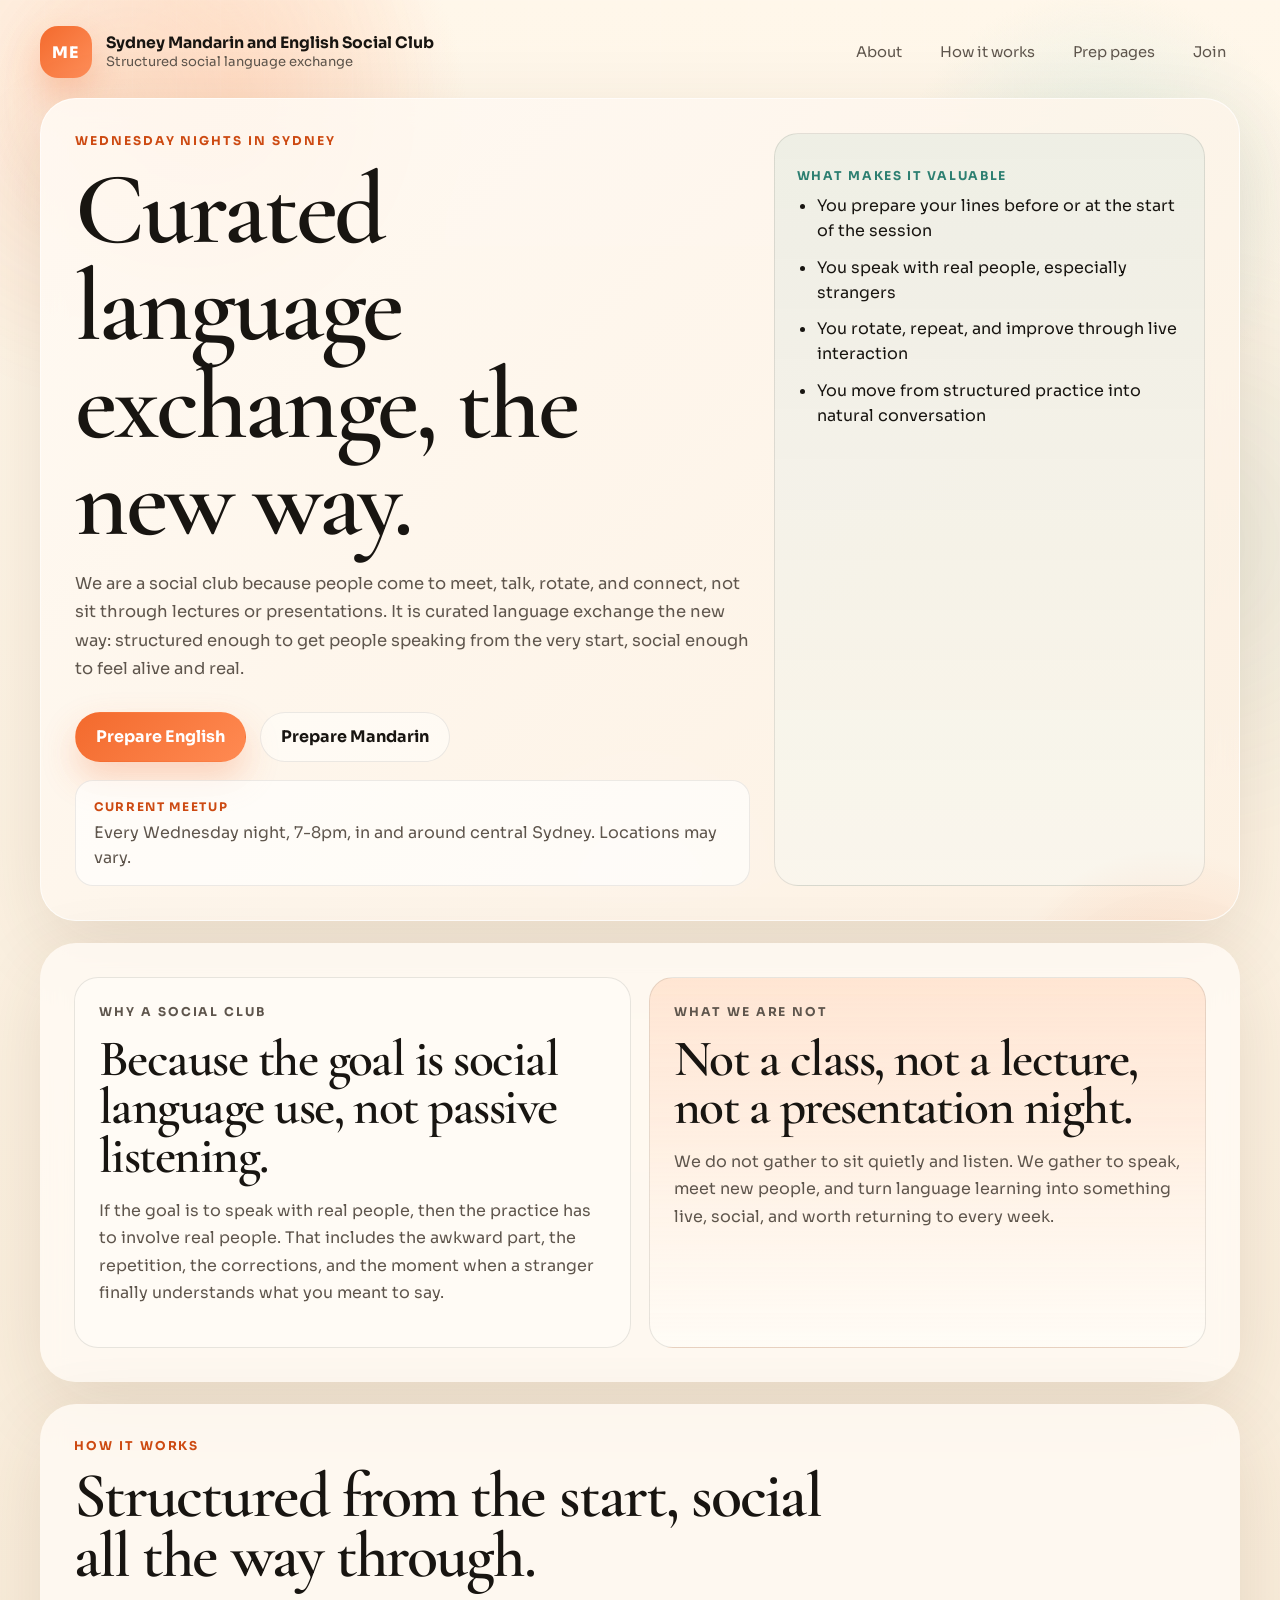
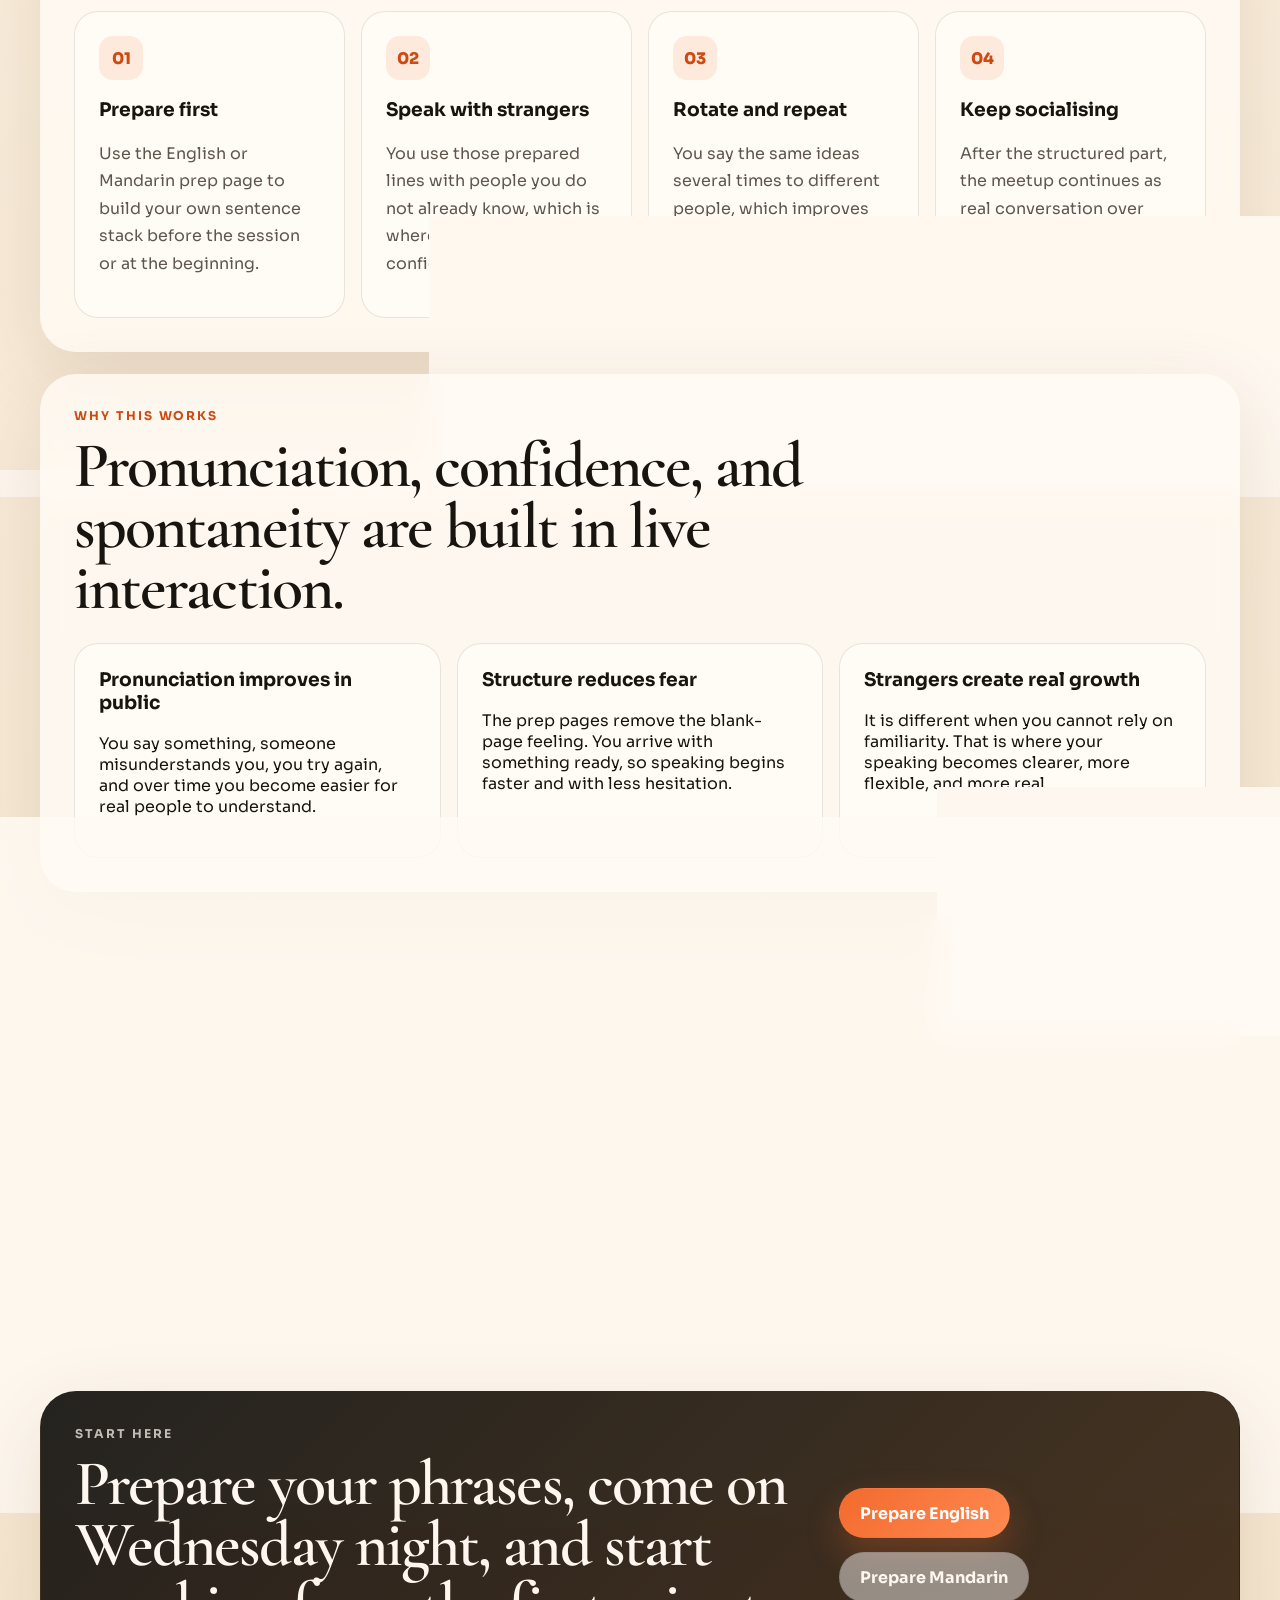
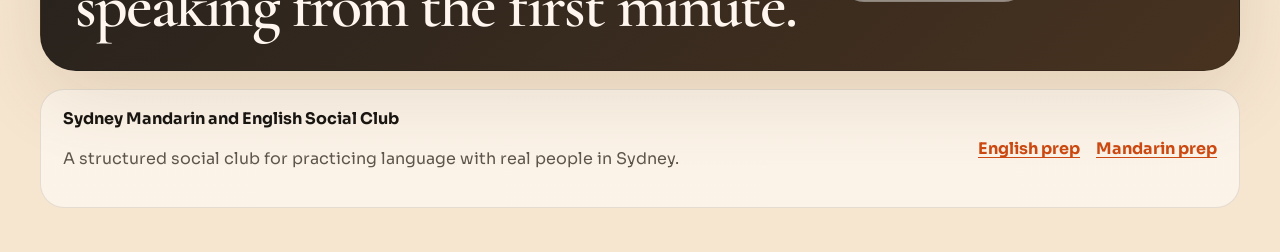
==== commit e8dfad64: "Refocus site around structured social prep pages" ====
--- a/index.html
+++ b/index.html
@@ -6,13 +6,13 @@
     <title>Sydney Mandarin and English Social Club</title>
     <meta
       name="description"
-      content="An in-person Sydney language exchange group for people who want to practise Mandarin and English in a warm, structured, social environment."
+      content="A structured Sydney language exchange social club where people prepare, speak with strangers, rotate, and turn language learning into real social practice."
     />
     <meta name="theme-color" content="#f36a2d" />
     <meta property="og:title" content="Sydney Mandarin and English Social Club" />
     <meta
       property="og:description"
-      content="Join a Sydney language exchange group where people prepare, speak, rotate, and then relax into real conversation."
+      content="A social club for people who want to practise Mandarin and English with real people in a structured but relaxed setting."
     />
     <meta property="og:type" content="website" />
     <link rel="icon" href="assets/favicon.svg" type="image/svg+xml" />
@@ -31,21 +31,18 @@
 
     <div class="site-wrap">
       <header class="site-header">
-        <a class="brand" href="#top" aria-label="Mandarin English Social Club home">
+        <a class="brand" href="#top" aria-label="Sydney Mandarin and English Social Club home">
           <span class="brand-mark">ME</span>
           <span class="brand-copy">
             <strong>Sydney Mandarin and English Social Club</strong>
-            <span>In-person Mandarin-English language exchange</span>
+            <span>Structured social language exchange</span>
           </span>
         </a>
 
         <nav class="site-nav" aria-label="Primary">
-          <a href="#why">Why join</a>
-          <a href="#approach">How it works</a>
-          <a href="#strangers">Why strangers</a>
-          <a href="phrase-builder.html">Phrase builder</a>
-          <a href="#session">Session</a>
-          <a href="#materials">Materials</a>
+          <a href="#about">About</a>
+          <a href="#how">How it works</a>
+          <a href="#pages">Prep pages</a>
           <a href="#join">Join</a>
         </nav>
       </header>
@@ -53,340 +50,148 @@
       <main id="top">
         <section class="hero reveal">
           <div class="hero-copy">
-            <p class="eyebrow">Sydney evening meetups</p>
-            <h1>Practise Mandarin and English with real people, not just apps.</h1>
+            <p class="eyebrow">Wednesday nights in Sydney</p>
+            <h1>Curated language exchange, the new way.</h1>
             <p class="hero-text">
-              Sydney Mandarin and English Social Club is an in-person language exchange for people who want more speaking practice, more confidence, and a more social way to learn. If your goal is to speak with real people, you need to practise with real people, especially strangers.
+              We are a social club because people come to meet, talk, rotate, and connect, not sit through lectures or presentations. It is curated language exchange the new way: structured enough to get people speaking from the very start, social enough to feel alive and real.
             </p>
 
             <div class="hero-actions">
-              <a class="button button-primary" href="https://join.slack.com/t/english-mandarin/shared_invite/zt-3wuw68g1c-tjv8s2~DBCpo8RYU_V0htQ">Join the community</a>
-              <a class="button button-secondary" href="phrase-builder.html">Build your phrases</a>
+              <a class="button button-primary" href="english.html">Prepare English</a>
+              <a class="button button-secondary" href="mandarin.html">Prepare Mandarin</a>
             </div>
 
             <div class="meetup-note">
               <span class="meetup-label">Current meetup</span>
               <p>Every Wednesday night, 7-8pm, in and around central Sydney. Locations may vary.</p>
             </div>
-
-            <div class="hero-band">
-              <div>
-                <span class="band-kicker">For beginners</span>
-                <p>You do not need to be fluent. You can read from your phone, use prompts, and build confidence by speaking out loud.</p>
-              </div>
-              <div>
-                <span class="band-kicker">For regular practice</span>
-                <p>The format makes it easier to keep showing up, meet new people, and turn language learning into part of your social life.</p>
-              </div>
-            </div>
           </div>
 
           <aside class="hero-panel">
             <div class="panel-card panel-card-primary">
-              <p class="panel-label">Why people come back</p>
+              <p class="panel-label">What makes it valuable</p>
               <ul class="panel-list">
-                <li>Short prompts remove the fear of not knowing what to say</li>
-                <li>Partner rotation gives everyone multiple chances to practise</li>
-                <li>The structure supports beginners without making it feel like a class</li>
-                <li>Social time makes the conversations feel natural and memorable</li>
+                <li>You prepare your lines before or at the start of the session</li>
+                <li>You speak with real people, especially strangers</li>
+                <li>You rotate, repeat, and improve through live interaction</li>
+                <li>You move from structured practice into natural conversation</li>
               </ul>
             </div>
-
-            <div class="session-preview" id="session">
-              <div class="session-header">
-                <span>Typical session flow</span>
-                <strong>Simple, social, low-pressure</strong>
-              </div>
-              <div class="session-steps">
-                <div><span>01</span> Arrive with a short prepared script or prompt</div>
-                <div><span>02</span> Practise in the language you are learning</div>
-                <div><span>03</span> Rotate every 10 to 15 minutes</div>
-                <div><span>04</span> Move into dinner, drinks, or walking conversation</div>
-              </div>
-            </div>
           </aside>
         </section>
 
-        <section class="section intro-grid reveal" id="why">
+        <section class="section intro-grid reveal" id="about">
           <article class="intro-card">
-            <p class="eyebrow">Why join</p>
-            <h2>Not a classroom. Not a random social night.</h2>
+            <p class="eyebrow">Why a social club</p>
+            <h2>Because the goal is social language use, not passive listening.</h2>
             <p>
-              Most learners already know they need more speaking practice. The harder part is finding a place where speaking feels realistic, supportive, and worth returning to. That is what this meetup is designed to solve.
+              If the goal is to speak with real people, then the practice has to involve real people. That includes the awkward part, the repetition, the corrections, and the moment when a stranger finally understands what you meant to say.
             </p>
           </article>
 
           <article class="intro-card accent-card">
-            <p class="eyebrow">Who it is for</p>
-            <h2>English speakers, Mandarin speakers, and anyone willing to try.</h2>
+            <p class="eyebrow">What we are not</p>
+            <h2>Not a class, not a lecture, not a presentation night.</h2>
             <p>
-              You do not need polished grammar or confidence on day one. If you are learning Mandarin, learning English, or interested in cultural exchange, the format gives you a practical way in.
+              We do not gather to sit quietly and listen. We gather to speak, meet new people, and turn language learning into something live, social, and worth returning to every week.
             </p>
           </article>
         </section>
 
-        <section class="section story-section reveal" id="strangers">
+        <section class="section reveal" id="how">
           <div class="section-heading">
-            <p class="eyebrow">Why strangers matter</p>
-            <h2>If you want real-world speaking confidence, you have to practise beyond familiar people.</h2>
+            <p class="eyebrow">How it works</p>
+            <h2>Structured from the start, social all the way through.</h2>
+          </div>
+
+          <div class="timeline">
+            <article class="timeline-step">
+              <span class="step-number">01</span>
+              <h3>Prepare first</h3>
+              <p>Use the English or Mandarin prep page to build your own sentence stack before the session or at the beginning.</p>
+            </article>
+            <article class="timeline-step">
+              <span class="step-number">02</span>
+              <h3>Speak with strangers</h3>
+              <p>You use those prepared lines with people you do not already know, which is where real speaking confidence starts to form.</p>
+            </article>
+            <article class="timeline-step">
+              <span class="step-number">03</span>
+              <h3>Rotate and repeat</h3>
+              <p>You say the same ideas several times to different people, which improves fluency, clarity, and comfort.</p>
+            </article>
+            <article class="timeline-step">
+              <span class="step-number">04</span>
+              <h3>Keep socialising</h3>
+              <p>After the structured part, the meetup continues as real conversation over food, coffee, or a walk around the city.</p>
+            </article>
+          </div>
+        </section>
+
+        <section class="section story-section reveal">
+          <div class="section-heading">
+            <p class="eyebrow">Why this works</p>
+            <h2>Pronunciation, confidence, and spontaneity are built in live interaction.</h2>
           </div>
 
           <div class="story-grid">
             <article class="story-card">
-              <h3>Real conversation is unpredictable</h3>
-              <p>
-                Apps and private lessons can help, but they do not recreate the feeling of speaking to someone you do not know, with a different personality, pace, accent, or energy. That is where real confidence is built.
+              <h3>Pronunciation improves in public</h3>
+              <p>
+                You say something, someone misunderstands you, you try again, and over time you become easier for real people to understand.
               </p>
             </article>
             <article class="story-card">
-              <h3>Strangers force real communication</h3>
-              <p>
-                When you cannot rely on shared history or comfort, you learn how to introduce yourself clearly, recover from mistakes, and keep a conversation moving anyway.
+              <h3>Structure reduces fear</h3>
+              <p>
+                The prep pages remove the blank-page feeling. You arrive with something ready, so speaking begins faster and with less hesitation.
               </p>
             </article>
             <article class="story-card">
-              <h3>Social courage is part of language learning</h3>
-              <p>
-                Speaking is not only vocabulary and grammar. It is also comfort, spontaneity, eye contact, listening, and the ability to connect with new people in live situations.
-              </p>
-            </article>
-          </div>
-
-          <div class="quote-banner">
-            <p>
-              The aim is not just to know the language. The aim is to use it with people you have never met before.
-            </p>
-          </div>
-        </section>
-
-        <section class="section reveal" id="approach">
+              <h3>Strangers create real growth</h3>
+              <p>
+                It is different when you cannot rely on familiarity. That is where your speaking becomes clearer, more flexible, and more real.
+              </p>
+            </article>
+          </div>
+        </section>
+
+        <section class="section reveal" id="pages">
           <div class="section-heading">
-            <p class="eyebrow">Approach</p>
-            <h2>A session rhythm that gets people speaking quickly.</h2>
-          </div>
-
-          <div class="timeline">
-            <article class="timeline-step">
-              <span class="step-number">01</span>
-              <h3>Prepare before the session</h3>
-              <p>People receive a topic and a small phrase set in advance so nobody arrives blank.</p>
-            </article>
-            <article class="timeline-step">
-              <span class="step-number">02</span>
-              <h3>Start with a clear task</h3>
-              <p>Introductions and warm-up prompts create an easy first win and lower the social barrier immediately.</p>
-            </article>
-            <article class="timeline-step">
-              <span class="step-number">03</span>
-              <h3>Rotate speaking partners</h3>
-              <p>Repeating the same idea to new people builds fluency, confidence, and adaptability.</p>
-            </article>
-            <article class="timeline-step">
-              <span class="step-number">04</span>
-              <h3>Shift into relaxed conversation</h3>
-              <p>Food, coffee, parks, libraries, museums, and city walks turn language practice into a real shared experience.</p>
-            </article>
-          </div>
-
-          <div class="principles-grid">
-            <div class="principle">
-              <strong>Structured</strong>
-              <p>People always know what to do next.</p>
-            </div>
-            <div class="principle">
-              <strong>Social</strong>
-              <p>The method creates actual relationships, not just exercises.</p>
-            </div>
-            <div class="principle">
-              <strong>Balanced</strong>
-              <p>Mandarin learners and English learners both gain value.</p>
-            </div>
-            <div class="principle">
-              <strong>Portable</strong>
-              <p>The same playbook can be run by new organisers in new cities.</p>
-            </div>
-          </div>
-        </section>
-
-        <section class="section benefits-section reveal">
-          <div class="section-heading narrow">
-            <p class="eyebrow">What you get</p>
-            <h2>One good session gives you more than just practice.</h2>
-          </div>
-
-          <div class="benefits-grid">
-            <article class="benefit-card">
-              <span class="benefit-number">01</span>
-              <h3>Speaking reps</h3>
-              <p>You repeat the same ideas with multiple people, which turns hesitation into fluency.</p>
-            </article>
-            <article class="benefit-card">
-              <span class="benefit-number">02</span>
-              <h3>Confidence under pressure</h3>
-              <p>You get used to speaking even when it feels awkward, imperfect, or unfamiliar.</p>
-            </article>
-            <article class="benefit-card">
-              <span class="benefit-number">03</span>
-              <h3>Social momentum</h3>
-              <p>You meet new people instead of studying alone, which makes it easier to keep coming back.</p>
-            </article>
-            <article class="benefit-card">
-              <span class="benefit-number">04</span>
-              <h3>Natural conversation</h3>
-              <p>The guided part gives you a start. The relaxed part helps you carry the language into real interaction.</p>
-            </article>
-          </div>
-        </section>
-
-        <section class="section manifesto reveal" id="philosophy">
-          <div class="section-heading narrow">
-            <p class="eyebrow">Philosophy</p>
-            <h2>The point is confidence through repetition, not perfection on display.</h2>
-          </div>
-
-          <div class="manifesto-grid">
-            <article>
-              <h3>Speaking comes first</h3>
-              <p>The goal is not to impress anyone. The goal is to practise out loud, regularly, in front of real people.</p>
-            </article>
-            <article>
-              <h3>Pronunciation is built in public</h3>
-              <p>Clear pronunciation comes from saying things, being misunderstood, trying again, adjusting, and slowly becoming easier for real people to understand.</p>
-            </article>
-            <article>
-              <h3>Structure is kindness</h3>
-              <p>When a newcomer has prompts, timing, and a clear sequence, participation becomes realistic instead of intimidating.</p>
-            </article>
-            <article>
-              <h3>Culture belongs in the room</h3>
-              <p>Language learning becomes stronger when tied to places, food, humour, routines, and everyday social life.</p>
-            </article>
-            <article>
-              <h3>Open beats exclusive</h3>
-              <p>The best version of this model is one that people can reuse freely, adapt responsibly, and spread without permission barriers.</p>
-            </article>
-          </div>
-        </section>
-
-        <section class="section network-section reveal">
-          <div class="section-heading">
-            <p class="eyebrow">The feel of the group</p>
-            <h2>Language practice should feel alive, local, and social.</h2>
-          </div>
-
-          <div class="network-layout">
-            <div class="network-map" aria-hidden="true">
-              <span class="city city-sydney">Dinner</span>
-              <span class="city city-melbourne">Coffee</span>
-              <span class="city city-brisbane">Parks</span>
-              <span class="city city-perth">Museums</span>
-              <span class="city city-adelaide">Libraries</span>
-              <span class="city city-canberra">Walks</span>
-              <div class="map-core">Speaking together</div>
-            </div>
-
-            <div class="network-copy">
-              <p>
-                Some sessions happen over takeaway or dinner. Others can happen in libraries, parks, museums, or simply while walking around the city. The point is to connect speaking practice with real places and real interaction.
-              </p>
-              <p>
-                The structured section gets the room moving. The social section is where conversations loosen up, friendships form, and language starts to feel natural instead of forced.
-              </p>
-            </div>
-          </div>
-        </section>
-
-        <section class="section materials-section reveal" id="materials">
-          <div class="section-heading">
-            <p class="eyebrow">Materials</p>
-            <h2>Use the prompts, prepare before arriving, and make the most of the meetup.</h2>
+            <p class="eyebrow">Prep pages</p>
+            <h2>Pick your language, pick your level, and build your lines.</h2>
           </div>
 
           <div class="materials-grid">
             <article class="material-card">
-              <span class="material-type">Tool</span>
-              <h3>Phrase builder</h3>
-              <p>Fill in your details, choose your phrases, and generate a ready-to-copy practice script for Slack and the meetup.</p>
-              <a href="phrase-builder.html">Open the phrase builder</a>
+              <span class="material-type">English</span>
+              <h3>English preparation page</h3>
+              <p>
+                Choose your level, fill in your details, hide the lines you do not want, and stack the English sentences you want to use.
+              </p>
+              <a href="english.html">Open English prep</a>
             </article>
 
             <article class="material-card">
-              <span class="material-type">Format</span>
-              <h3>Meetup format</h3>
-              <p>The repeatable session structure for practical, low-pressure events.</p>
-              <a href="docs/meetup-format.md">Open the meetup format</a>
-            </article>
-
-            <article class="material-card">
-              <span class="material-type">Session</span>
-              <h3>Example topic sheet</h3>
-              <p>A complete session example focused on self-introductions in Mandarin and English.</p>
-              <a href="sessions/example-introducing-yourself.md">Open the sample session</a>
-            </article>
-
-            <article class="material-card">
-              <span class="material-type">Source</span>
-              <h3>Founding brief</h3>
-              <p>The original written description behind the group and its tone.</p>
-              <a href="content/source-brief.md">Read the source brief</a>
-            </article>
-          </div>
-        </section>
-
-        <section class="section faq-section reveal">
-          <div class="section-heading narrow">
-            <p class="eyebrow">Common questions</p>
-            <h2>You do not need to arrive polished.</h2>
-          </div>
-
-          <div class="faq-grid">
-            <article class="faq-card">
-              <h3>Do I need to be fluent?</h3>
-              <p>No. Beginners are welcome. Fluency is not the requirement; willingness to try is.</p>
-            </article>
-            <article class="faq-card">
-              <h3>Can I read from my phone?</h3>
-              <p>Yes. Reading from notes is normal here. Preparation is part of the method, not something to hide.</p>
-            </article>
-            <article class="faq-card">
-              <h3>What if I am shy?</h3>
-              <p>The structure exists partly for that reason. Prompts, timing, and rotations make participation easier.</p>
-            </article>
-            <article class="faq-card">
-              <h3>Why not just use apps or classes?</h3>
-              <p>They can help, but they do not replace the experience of speaking live with strangers in a social setting.</p>
-            </article>
-            <article class="faq-card">
-              <h3>Why does pronunciation get better here?</h3>
-              <p>Because you have to say things to real people, notice when you are not understood, try again, and improve through repetition in live conversation.</p>
-            </article>
-          </div>
-        </section>
-
-        <section class="section open-model reveal">
-          <div class="section-heading narrow">
-            <p class="eyebrow">For organisers</p>
-            <h2>If you want to start a group in your own city, the chapter model is available.</h2>
-          </div>
-
-          <div class="organiser-callout">
-            <p>
-              The first priority of this site is helping people attend the Sydney meetup. For organisers who want to build something similar elsewhere, there is a separate page with the playbook, philosophy, and free-use approach.
-            </p>
-            <a class="button button-secondary" href="start-a-chapter.html">Open the chapter page</a>
+              <span class="material-type">Mandarin</span>
+              <h3>Mandarin preparation page</h3>
+              <p>
+                Practise with characters, pinyin, and English together so you can prepare a Mandarin script you can actually say out loud.
+              </p>
+              <a href="mandarin.html">Open Mandarin prep</a>
+            </article>
           </div>
         </section>
 
         <section class="cta reveal" id="join">
           <div class="cta-copy">
-            <p class="eyebrow">Join or build</p>
-            <h2>Join the Sydney community, prepare for the next session, and start speaking more.</h2>
-            <p class="cta-subtext">We currently meet every Wednesday night, 7-8pm, in and around central Sydney. Locations may vary.</p>
+            <p class="eyebrow">Start here</p>
+            <h2>Prepare your phrases, come on Wednesday night, and start speaking from the first minute.</h2>
           </div>
 
           <div class="cta-actions">
-            <a class="button button-primary" href="https://join.slack.com/t/english-mandarin/shared_invite/zt-3wuw68g1c-tjv8s2~DBCpo8RYU_V0htQ">Join on Slack</a>
-            <a class="button button-secondary" href="sessions/example-introducing-yourself.md">View the example session</a>
+            <a class="button button-primary" href="english.html">Prepare English</a>
+            <a class="button button-secondary" href="mandarin.html">Prepare Mandarin</a>
           </div>
         </section>
       </main>
@@ -394,12 +199,11 @@
       <footer class="site-footer">
         <div>
           <strong>Sydney Mandarin and English Social Club</strong>
-          <p>In-person Mandarin-English language exchange with a warm, structured format.</p>
+          <p>A structured social club for practicing language with real people in Sydney.</p>
         </div>
         <div class="footer-links">
-          <a href="LICENSE.md">Usage note</a>
-          <a href="start-a-chapter.html">Start a chapter</a>
-          <a href="README.md">Repository overview</a>
+          <a href="english.html">English prep</a>
+          <a href="mandarin.html">Mandarin prep</a>
         </div>
       </footer>
     </div>
--- a/styles.css
+++ b/styles.css
@@ -880,6 +880,221 @@
   gap: 5px;
 }
 
+.prep-layout {
+  display: grid;
+  grid-template-columns: minmax(0, 1.15fr) minmax(320px, 0.85fr);
+  gap: 18px;
+  align-items: start;
+}
+
+.prep-main {
+  display: grid;
+  gap: 16px;
+}
+
+.prep-sidebar {
+  position: sticky;
+  top: 16px;
+}
+
+.prep-toolbar {
+  display: flex;
+  align-items: center;
+  justify-content: space-between;
+  gap: 14px;
+}
+
+.level-links {
+  display: flex;
+  flex-wrap: wrap;
+  gap: 10px;
+}
+
+.level-chip {
+  display: inline-flex;
+  align-items: center;
+  justify-content: center;
+  min-height: 40px;
+  padding: 0 14px;
+  border-radius: 999px;
+  text-decoration: none;
+  border: 1px solid rgba(24, 21, 17, 0.1);
+  background: rgba(255, 255, 255, 0.66);
+  color: var(--muted);
+  font-size: 0.9rem;
+  font-weight: 600;
+}
+
+.level-chip.is-active {
+  background: linear-gradient(135deg, var(--accent), #ff8a52);
+  border-color: transparent;
+  color: white;
+}
+
+.level-section {
+  border: 1px solid var(--line);
+  border-radius: var(--radius-lg);
+  background: rgba(255, 252, 247, 0.78);
+  overflow: hidden;
+}
+
+.level-section + .level-section {
+  margin-top: 14px;
+}
+
+.level-section summary {
+  list-style: none;
+  cursor: pointer;
+  padding: 20px 22px;
+  background: rgba(255, 255, 255, 0.46);
+}
+
+.level-section summary::-webkit-details-marker {
+  display: none;
+}
+
+.level-section summary strong {
+  display: block;
+  font-size: 1.08rem;
+}
+
+.level-section summary span,
+.empty-level,
+.empty-stack,
+.sentence-card-head p,
+.selected-support {
+  color: var(--muted);
+}
+
+.level-section-body {
+  display: grid;
+  gap: 14px;
+  padding: 14px;
+}
+
+.empty-level,
+.empty-stack {
+  margin: 0;
+  padding: 16px;
+}
+
+.sentence-card,
+.selected-card {
+  border: 1px solid rgba(24, 21, 17, 0.1);
+  border-radius: var(--radius-lg);
+  background: rgba(255, 255, 255, 0.74);
+}
+
+.sentence-card {
+  padding: 18px;
+}
+
+.sentence-card.is-selected {
+  border-color: rgba(243, 106, 45, 0.42);
+  box-shadow: 0 10px 24px rgba(243, 106, 45, 0.12);
+}
+
+.sentence-card-head,
+.selected-card-head {
+  display: flex;
+  align-items: flex-start;
+  justify-content: space-between;
+  gap: 14px;
+}
+
+.sentence-card-head h3,
+.selected-card-head h4 {
+  margin: 0 0 4px;
+}
+
+.sentence-card-head p {
+  margin: 0;
+  font-size: 0.9rem;
+}
+
+.sentence-card-actions {
+  display: flex;
+  flex-wrap: wrap;
+  gap: 8px;
+}
+
+.select-toggle {
+  display: inline-flex;
+  align-items: center;
+  gap: 8px;
+  min-height: 38px;
+  padding: 0 12px;
+  border-radius: 999px;
+  border: 1px solid rgba(24, 21, 17, 0.1);
+  background: rgba(255, 255, 255, 0.8);
+  font-size: 0.88rem;
+  font-weight: 600;
+}
+
+.sentence-preview {
+  display: grid;
+  gap: 10px;
+  margin-top: 16px;
+}
+
+.preview-line {
+  display: grid;
+  gap: 4px;
+}
+
+.preview-line p {
+  margin: 0;
+  line-height: 1.7;
+}
+
+.preview-target p {
+  font-weight: 700;
+  color: var(--ink);
+}
+
+.preview-target-secondary p {
+  color: var(--jade);
+}
+
+.sentence-fields {
+  display: grid;
+  gap: 12px;
+  margin-top: 16px;
+  padding-top: 16px;
+  border-top: 1px solid rgba(24, 21, 17, 0.08);
+}
+
+.sentence-field-group {
+  display: grid;
+  gap: 10px;
+}
+
+.sentence-field-title {
+  margin: 0;
+  font-size: 0.88rem;
+  font-weight: 700;
+}
+
+.sentence-field-inputs {
+  display: grid;
+  grid-template-columns: repeat(3, minmax(0, 1fr));
+  gap: 10px;
+}
+
+.selected-stack {
+  display: grid;
+  gap: 12px;
+}
+
+.selected-card {
+  padding: 16px;
+}
+
+.selected-card p {
+  margin: 10px 0 0;
+  line-height: 1.65;
+}
+
 .material-type {
   color: var(--jade);
 }
@@ -1019,6 +1234,7 @@
   .hero,
   .network-layout,
   .builder-layout,
+  .prep-layout,
   .cta,
   .organiser-callout {
     grid-template-columns: 1fr;
@@ -1034,6 +1250,10 @@
   .chapter-checklist,
   .open-grid {
     grid-template-columns: repeat(2, minmax(0, 1fr));
+  }
+
+  .prep-sidebar {
+    position: static;
   }
 }
 
@@ -1081,6 +1301,7 @@
   .benefits-grid,
   .faq-grid,
   .field-grid,
+  .sentence-field-inputs,
   .chapter-checklist,
   .open-grid {
     grid-template-columns: 1fr;
@@ -1094,6 +1315,7 @@
     position: static;
   }
 
+  .prep-toolbar,
   .generated-head {
     align-items: flex-start;
     flex-direction: column;
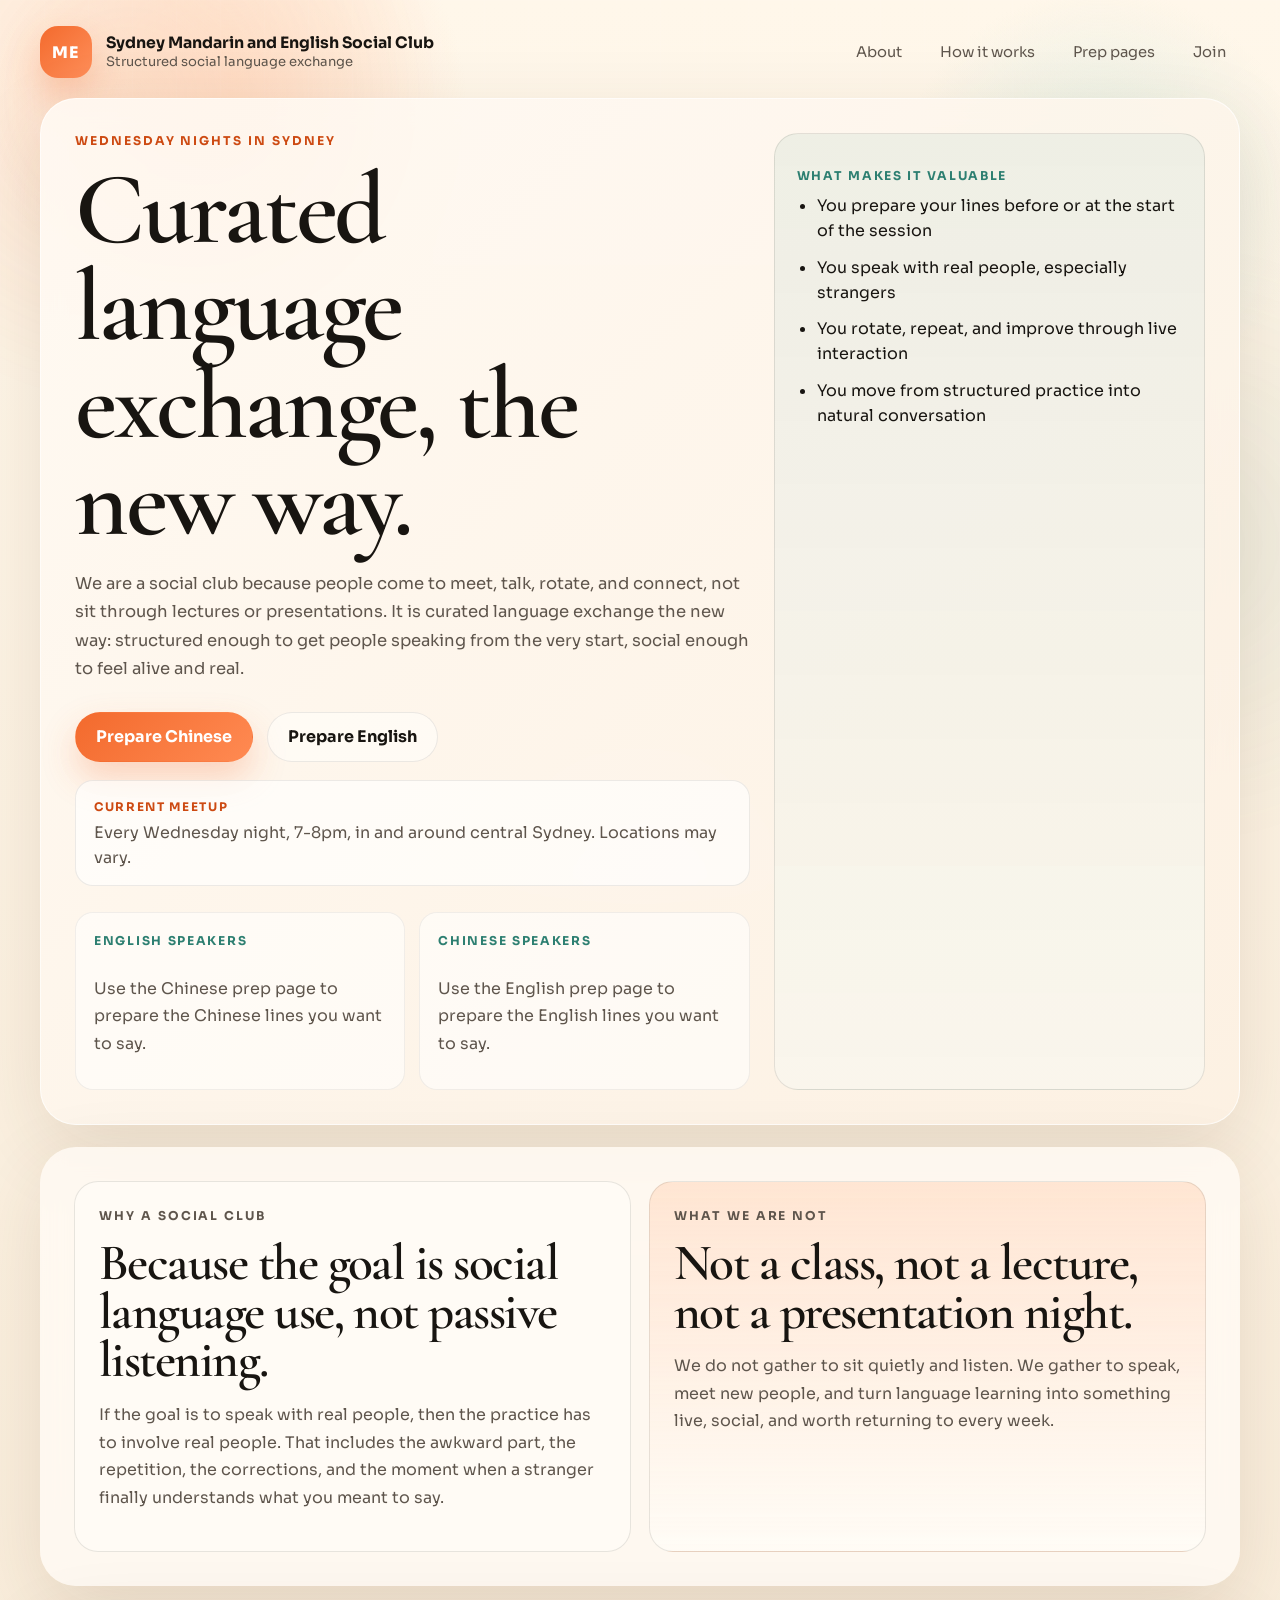
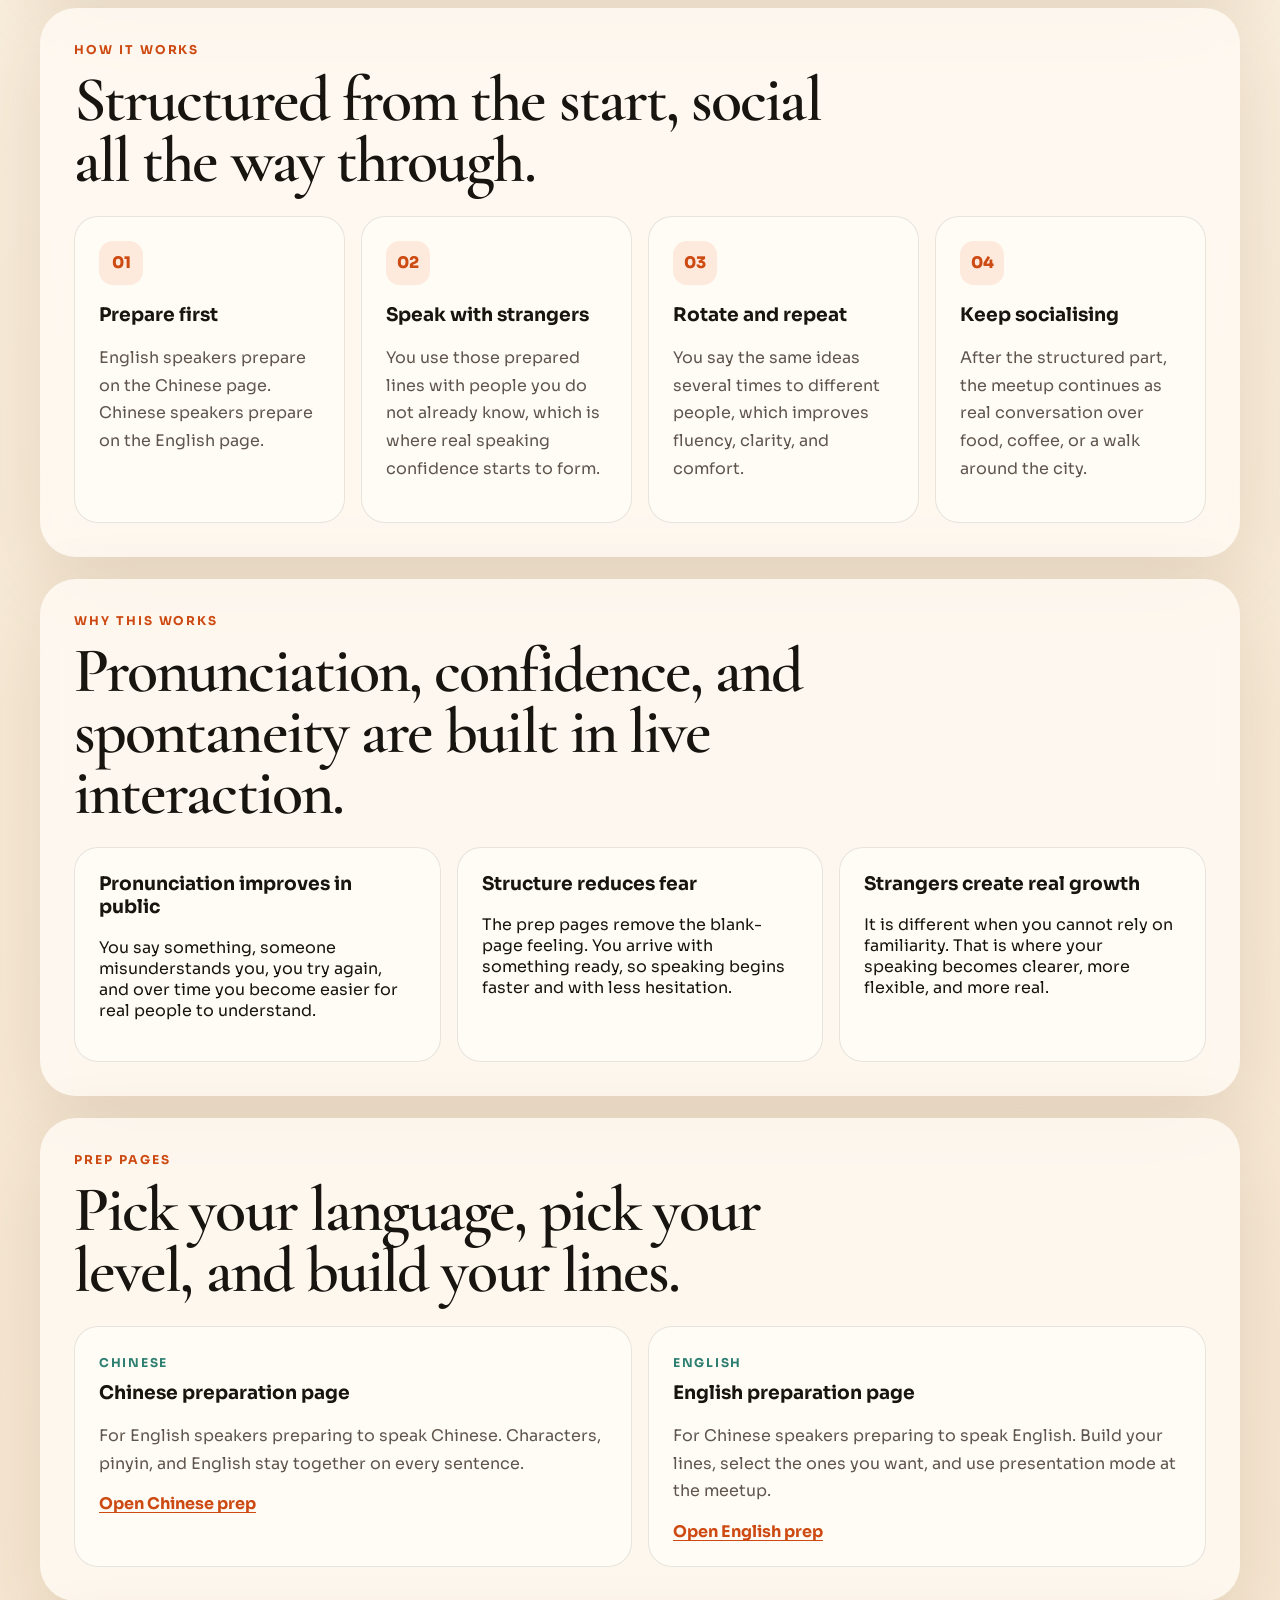
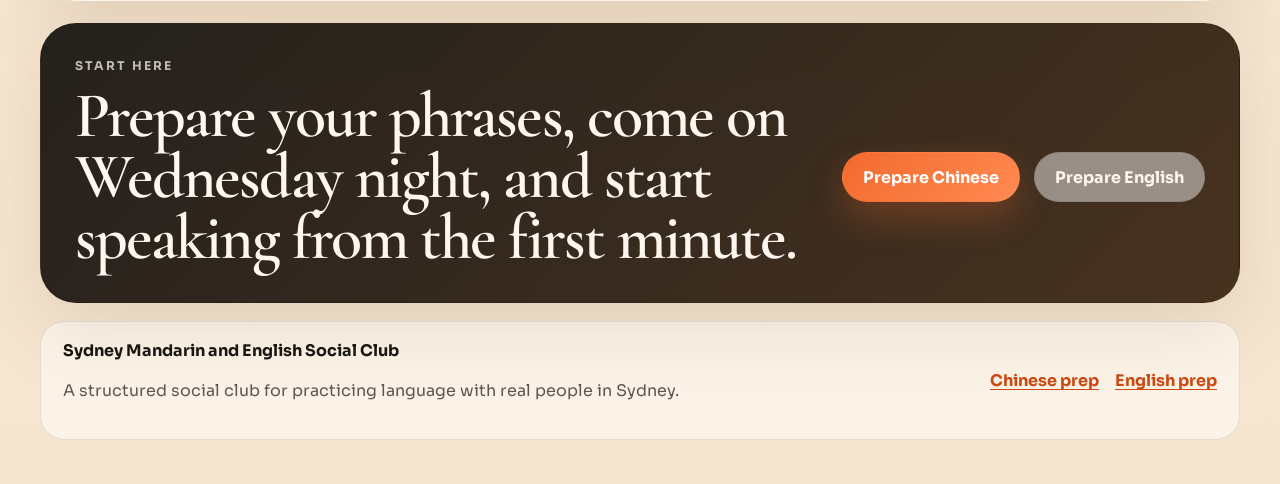
==== commit 32201593: "Clarify language prep page mapping" ====
--- a/index.html
+++ b/index.html
@@ -57,13 +57,24 @@
             </p>
 
             <div class="hero-actions">
-              <a class="button button-primary" href="english.html">Prepare English</a>
-              <a class="button button-secondary" href="mandarin.html">Prepare Mandarin</a>
+              <a class="button button-primary" href="chinese.html">Prepare Chinese</a>
+              <a class="button button-secondary" href="english.html">Prepare English</a>
             </div>
 
             <div class="meetup-note">
               <span class="meetup-label">Current meetup</span>
               <p>Every Wednesday night, 7-8pm, in and around central Sydney. Locations may vary.</p>
+            </div>
+
+            <div class="hero-band">
+              <div>
+                <span class="band-kicker">English speakers</span>
+                <p>Use the Chinese prep page to prepare the Chinese lines you want to say.</p>
+              </div>
+              <div>
+                <span class="band-kicker">Chinese speakers</span>
+                <p>Use the English prep page to prepare the English lines you want to say.</p>
+              </div>
             </div>
           </div>
 
@@ -108,7 +119,7 @@
             <article class="timeline-step">
               <span class="step-number">01</span>
               <h3>Prepare first</h3>
-              <p>Use the English or Mandarin prep page to build your own sentence stack before the session or at the beginning.</p>
+              <p>English speakers prepare on the Chinese page. Chinese speakers prepare on the English page.</p>
             </article>
             <article class="timeline-step">
               <span class="step-number">02</span>
@@ -164,21 +175,21 @@
 
           <div class="materials-grid">
             <article class="material-card">
+              <span class="material-type">Chinese</span>
+              <h3>Chinese preparation page</h3>
+              <p>
+                For English speakers preparing to speak Chinese. Characters, pinyin, and English stay together on every sentence.
+              </p>
+              <a href="chinese.html">Open Chinese prep</a>
+            </article>
+
+            <article class="material-card">
               <span class="material-type">English</span>
               <h3>English preparation page</h3>
               <p>
-                Choose your level, fill in your details, hide the lines you do not want, and stack the English sentences you want to use.
+                For Chinese speakers preparing to speak English. Build your lines, select the ones you want, and use presentation mode at the meetup.
               </p>
               <a href="english.html">Open English prep</a>
-            </article>
-
-            <article class="material-card">
-              <span class="material-type">Mandarin</span>
-              <h3>Mandarin preparation page</h3>
-              <p>
-                Practise with characters, pinyin, and English together so you can prepare a Mandarin script you can actually say out loud.
-              </p>
-              <a href="mandarin.html">Open Mandarin prep</a>
             </article>
           </div>
         </section>
@@ -190,8 +201,8 @@
           </div>
 
           <div class="cta-actions">
-            <a class="button button-primary" href="english.html">Prepare English</a>
-            <a class="button button-secondary" href="mandarin.html">Prepare Mandarin</a>
+            <a class="button button-primary" href="chinese.html">Prepare Chinese</a>
+            <a class="button button-secondary" href="english.html">Prepare English</a>
           </div>
         </section>
       </main>
@@ -202,8 +213,8 @@
           <p>A structured social club for practicing language with real people in Sydney.</p>
         </div>
         <div class="footer-links">
+          <a href="chinese.html">Chinese prep</a>
           <a href="english.html">English prep</a>
-          <a href="mandarin.html">Mandarin prep</a>
         </div>
       </footer>
     </div>
--- a/styles.css
+++ b/styles.css
@@ -887,6 +887,40 @@
   align-items: start;
 }
 
+.prep-header {
+  padding-top: 26px;
+  padding-bottom: 26px;
+}
+
+.prep-header-bar {
+  display: flex;
+  align-items: flex-start;
+  justify-content: space-between;
+  gap: 18px;
+}
+
+.prep-title {
+  font-size: clamp(2.4rem, 5vw, 3.8rem);
+}
+
+.prep-header-actions {
+  display: flex;
+  flex-wrap: wrap;
+  gap: 12px;
+}
+
+.prep-meta {
+  display: grid;
+  gap: 8px;
+  margin-top: 18px;
+}
+
+.prep-meta p {
+  margin: 0;
+  color: var(--muted);
+  line-height: 1.65;
+}
+
 .prep-main {
   display: grid;
   gap: 16px;
@@ -1047,6 +1081,15 @@
   line-height: 1.7;
 }
 
+.injected-value {
+  display: inline-block;
+  padding: 0.04em 0.3em;
+  border-radius: 0.45em;
+  background: rgba(243, 106, 45, 0.18);
+  color: var(--accent-deep);
+  font-weight: 700;
+}
+
 .preview-target p {
   font-weight: 700;
   color: var(--ink);
@@ -1093,6 +1136,145 @@
 .selected-card p {
   margin: 10px 0 0;
   line-height: 1.65;
+}
+
+.presentation-overlay {
+  position: fixed;
+  inset: 0;
+  display: none;
+  align-items: stretch;
+  justify-content: center;
+  padding: 12px;
+  background: rgba(16, 14, 12, 0.96);
+  z-index: 9999;
+}
+
+.presentation-overlay.is-open {
+  display: flex;
+}
+
+.presentation-shell {
+  display: grid;
+  grid-template-rows: auto 1fr auto;
+  width: min(100%, 980px);
+  min-height: 100%;
+  gap: 14px;
+}
+
+.presentation-topbar,
+.presentation-nav {
+  display: flex;
+  align-items: center;
+  justify-content: space-between;
+  gap: 12px;
+}
+
+.presentation-topbar-actions {
+  display: flex;
+  align-items: center;
+  gap: 10px;
+}
+
+.presentation-counter {
+  color: rgba(255, 247, 239, 0.82);
+  font-size: 0.92rem;
+  font-weight: 700;
+  letter-spacing: 0.08em;
+}
+
+.presentation-close {
+  padding: 10px 14px;
+  border-radius: 999px;
+  border: 1px solid rgba(255, 255, 255, 0.14);
+  background: rgba(255, 255, 255, 0.08);
+  color: #fff7ef;
+  font: inherit;
+  cursor: pointer;
+}
+
+.presentation-slide {
+  display: grid;
+  align-content: center;
+  justify-items: center;
+  gap: 22px;
+  padding: 18px 8px;
+  text-align: center;
+  position: relative;
+  z-index: 2;
+}
+
+.presentation-stage {
+  position: relative;
+  display: grid;
+  min-height: 0;
+}
+
+.presentation-tapzone {
+  position: absolute;
+  top: 0;
+  bottom: 0;
+  width: 50%;
+  border: 0;
+  background: transparent;
+  z-index: 1;
+}
+
+.presentation-tapzone-left {
+  left: 0;
+}
+
+.presentation-tapzone-right {
+  right: 0;
+}
+
+.presentation-main {
+  max-width: 12ch;
+  color: #fff9f3;
+  font-family: "Cormorant Garamond", serif;
+  font-size: clamp(3.2rem, 11vw, 8rem);
+  line-height: 0.94;
+  letter-spacing: -0.03em;
+}
+
+.presentation-support {
+  max-width: 24ch;
+  color: rgba(255, 247, 239, 0.84);
+  font-size: clamp(1.1rem, 3.2vw, 2rem);
+  line-height: 1.45;
+}
+
+.presentation-pinyin {
+  color: #ffd7bf;
+}
+
+.presentation-main .injected-value,
+.presentation-support .injected-value {
+  background: rgba(255, 164, 120, 0.2);
+  color: #fff3e9;
+}
+
+.presentation-support.is-hidden {
+  display: none;
+}
+
+.presentation-nav {
+  justify-content: center;
+}
+
+.presentation-nav .button:disabled {
+  opacity: 0.45;
+  cursor: default;
+  transform: none;
+}
+
+.presentation-toggle {
+  padding: 10px 14px;
+  border-radius: 999px;
+  border: 1px solid rgba(255, 255, 255, 0.14);
+  background: rgba(255, 255, 255, 0.08);
+  color: #fff7ef;
+  font: inherit;
+  cursor: pointer;
 }
 
 .material-type {
@@ -1268,7 +1450,8 @@
   .chapter-grid,
   .materials-grid,
   .hero-band,
-  .mode-toggle {
+  .mode-toggle,
+  .prep-header-bar {
     grid-template-columns: 1fr;
     flex-direction: column;
     align-items: flex-start;
@@ -1362,4 +1545,8 @@
   .site-footer {
     align-items: flex-start;
   }
-}
+
+  .presentation-main {
+    max-width: none;
+  }
+}
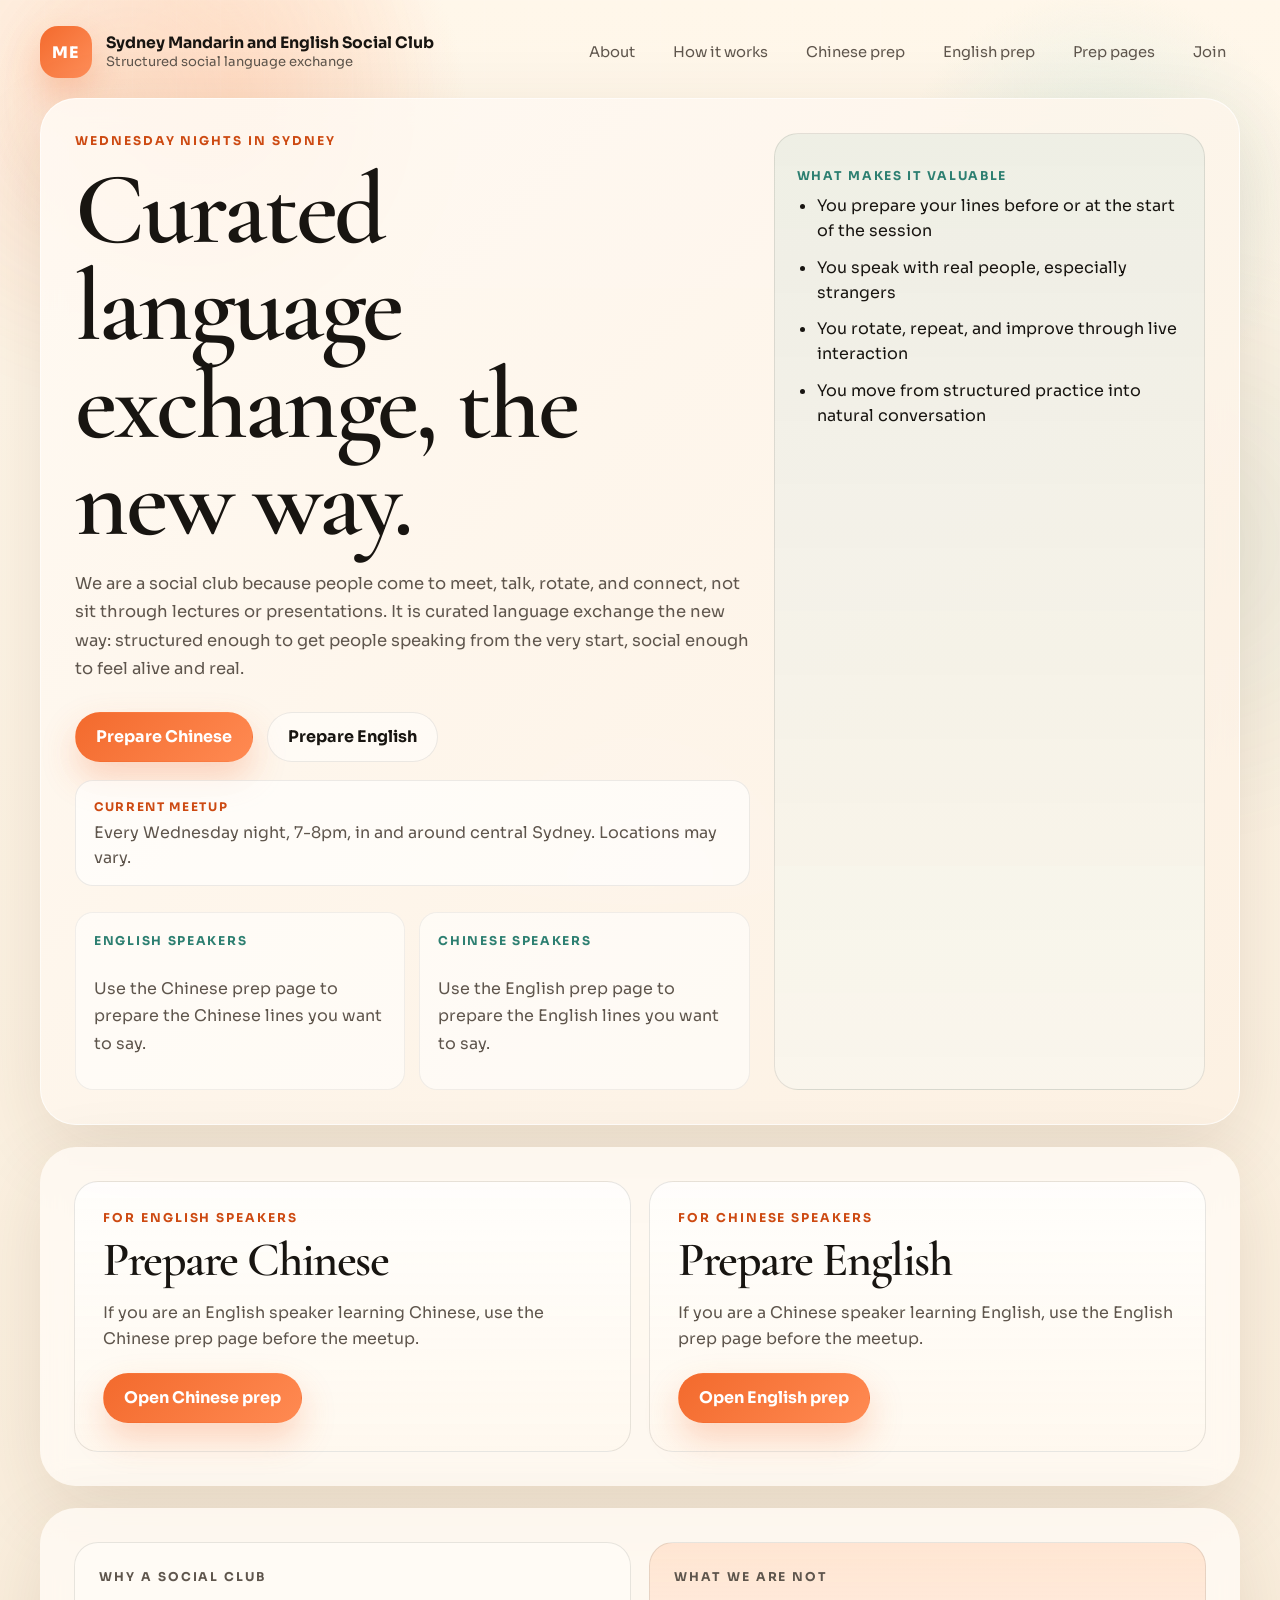
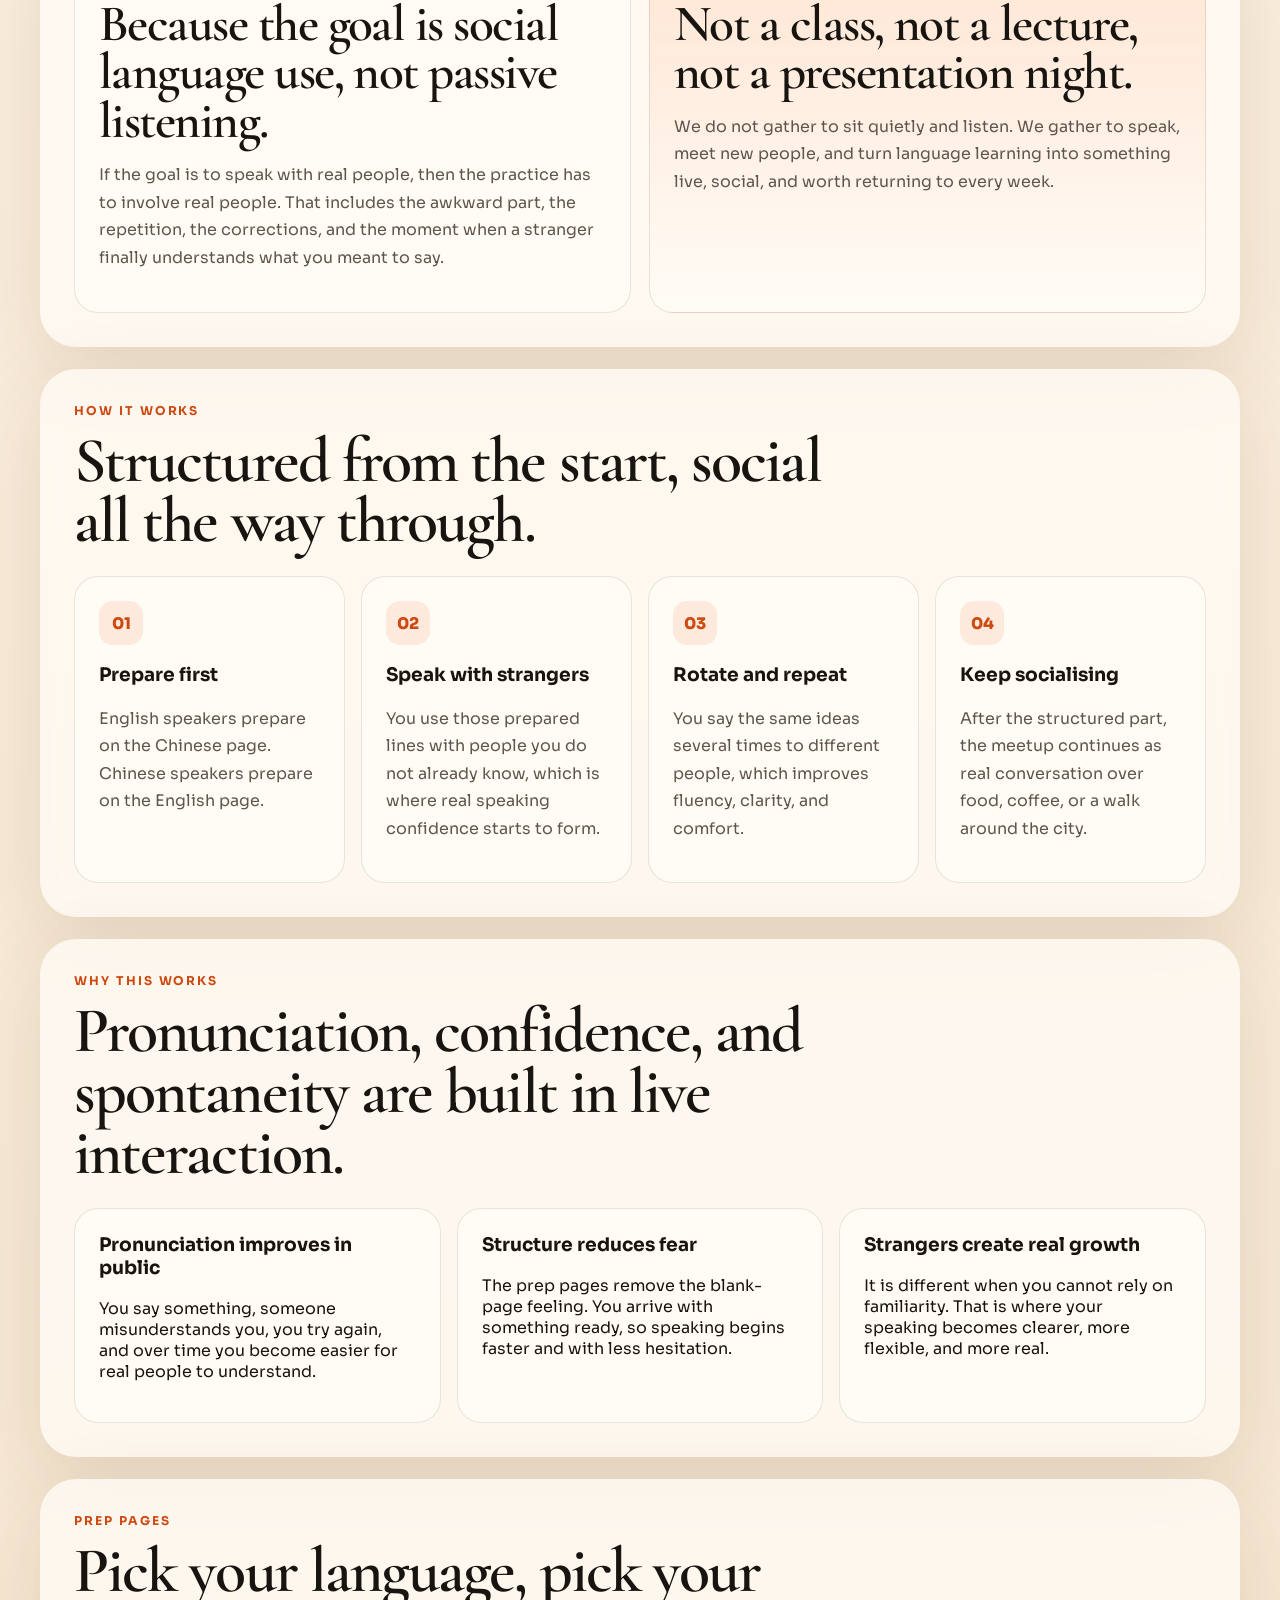
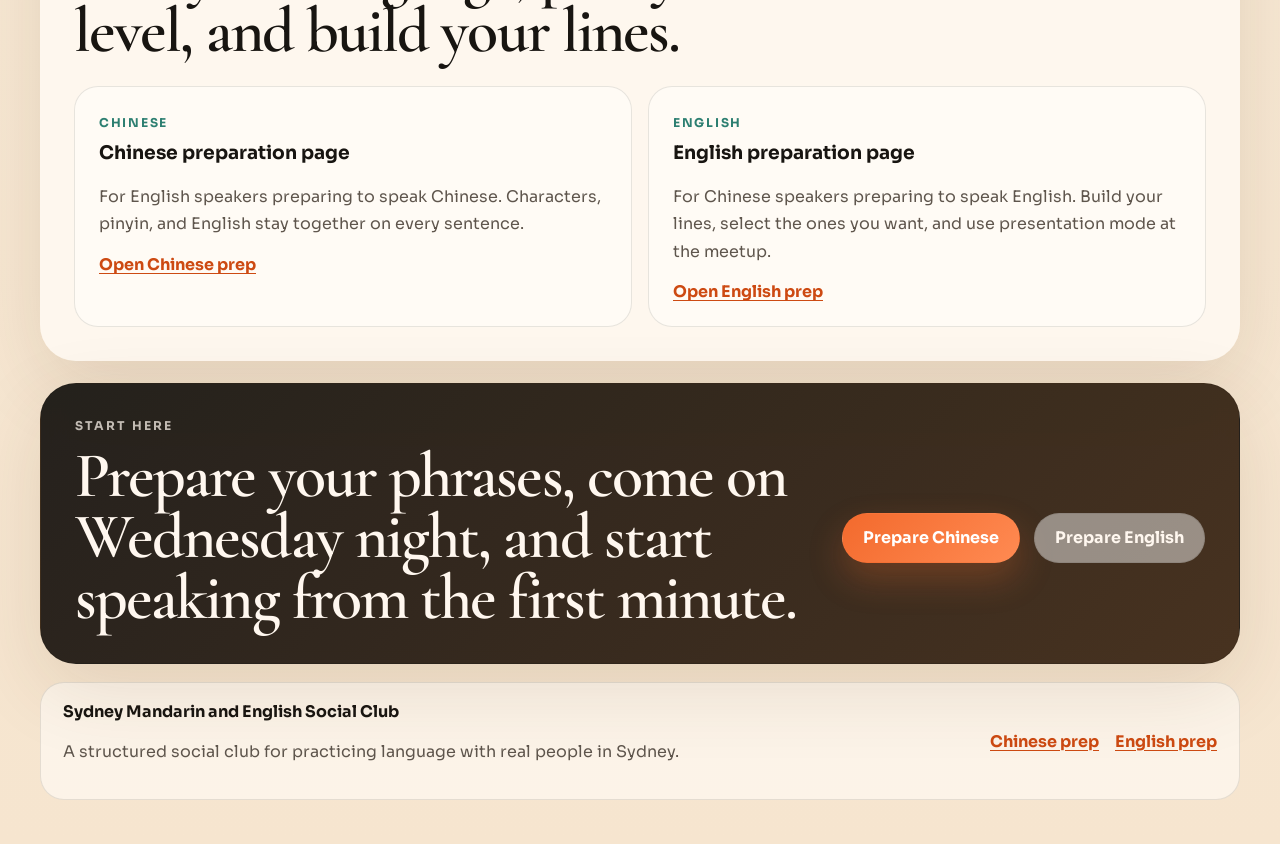
==== commit 8fdd0aaa: "Make prep page links prominent on homepage" ====
--- a/index.html
+++ b/index.html
@@ -42,6 +42,8 @@
         <nav class="site-nav" aria-label="Primary">
           <a href="#about">About</a>
           <a href="#how">How it works</a>
+          <a href="chinese.html">Chinese prep</a>
+          <a href="english.html">English prep</a>
           <a href="#pages">Prep pages</a>
           <a href="#join">Join</a>
         </nav>
@@ -89,6 +91,24 @@
               </ul>
             </div>
           </aside>
+        </section>
+
+        <section class="section prep-split reveal">
+          <div class="prep-split-grid">
+            <article class="prep-split-card">
+              <p class="eyebrow">For English Speakers</p>
+              <h2>Prepare Chinese</h2>
+              <p>If you are an English speaker learning Chinese, use the Chinese prep page before the meetup.</p>
+              <a class="button button-primary" href="chinese.html">Open Chinese prep</a>
+            </article>
+
+            <article class="prep-split-card">
+              <p class="eyebrow">For Chinese Speakers</p>
+              <h2>Prepare English</h2>
+              <p>If you are a Chinese speaker learning English, use the English prep page before the meetup.</p>
+              <a class="button button-primary" href="english.html">Open English prep</a>
+            </article>
+          </div>
         </section>
 
         <section class="section intro-grid reveal" id="about">
--- a/styles.css
+++ b/styles.css
@@ -450,6 +450,31 @@
   gap: 18px;
 }
 
+.prep-split-grid {
+  display: grid;
+  grid-template-columns: repeat(2, minmax(0, 1fr));
+  gap: 18px;
+}
+
+.prep-split-card {
+  padding: 28px;
+  border-radius: var(--radius-lg);
+  border: 1px solid var(--line);
+  background:
+    linear-gradient(180deg, rgba(255, 255, 255, 0.72), rgba(255, 248, 239, 0.82));
+}
+
+.prep-split-card h2 {
+  margin-bottom: 10px;
+  font-size: clamp(2rem, 4vw, 3rem);
+}
+
+.prep-split-card p:last-of-type {
+  margin-bottom: 20px;
+  color: var(--muted);
+  line-height: 1.65;
+}
+
 .intro-card,
 .story-card,
 .timeline-step,
@@ -1446,6 +1471,7 @@
 
   .site-header,
   .intro-grid,
+  .prep-split-grid,
   .manifesto-grid,
   .chapter-grid,
   .materials-grid,
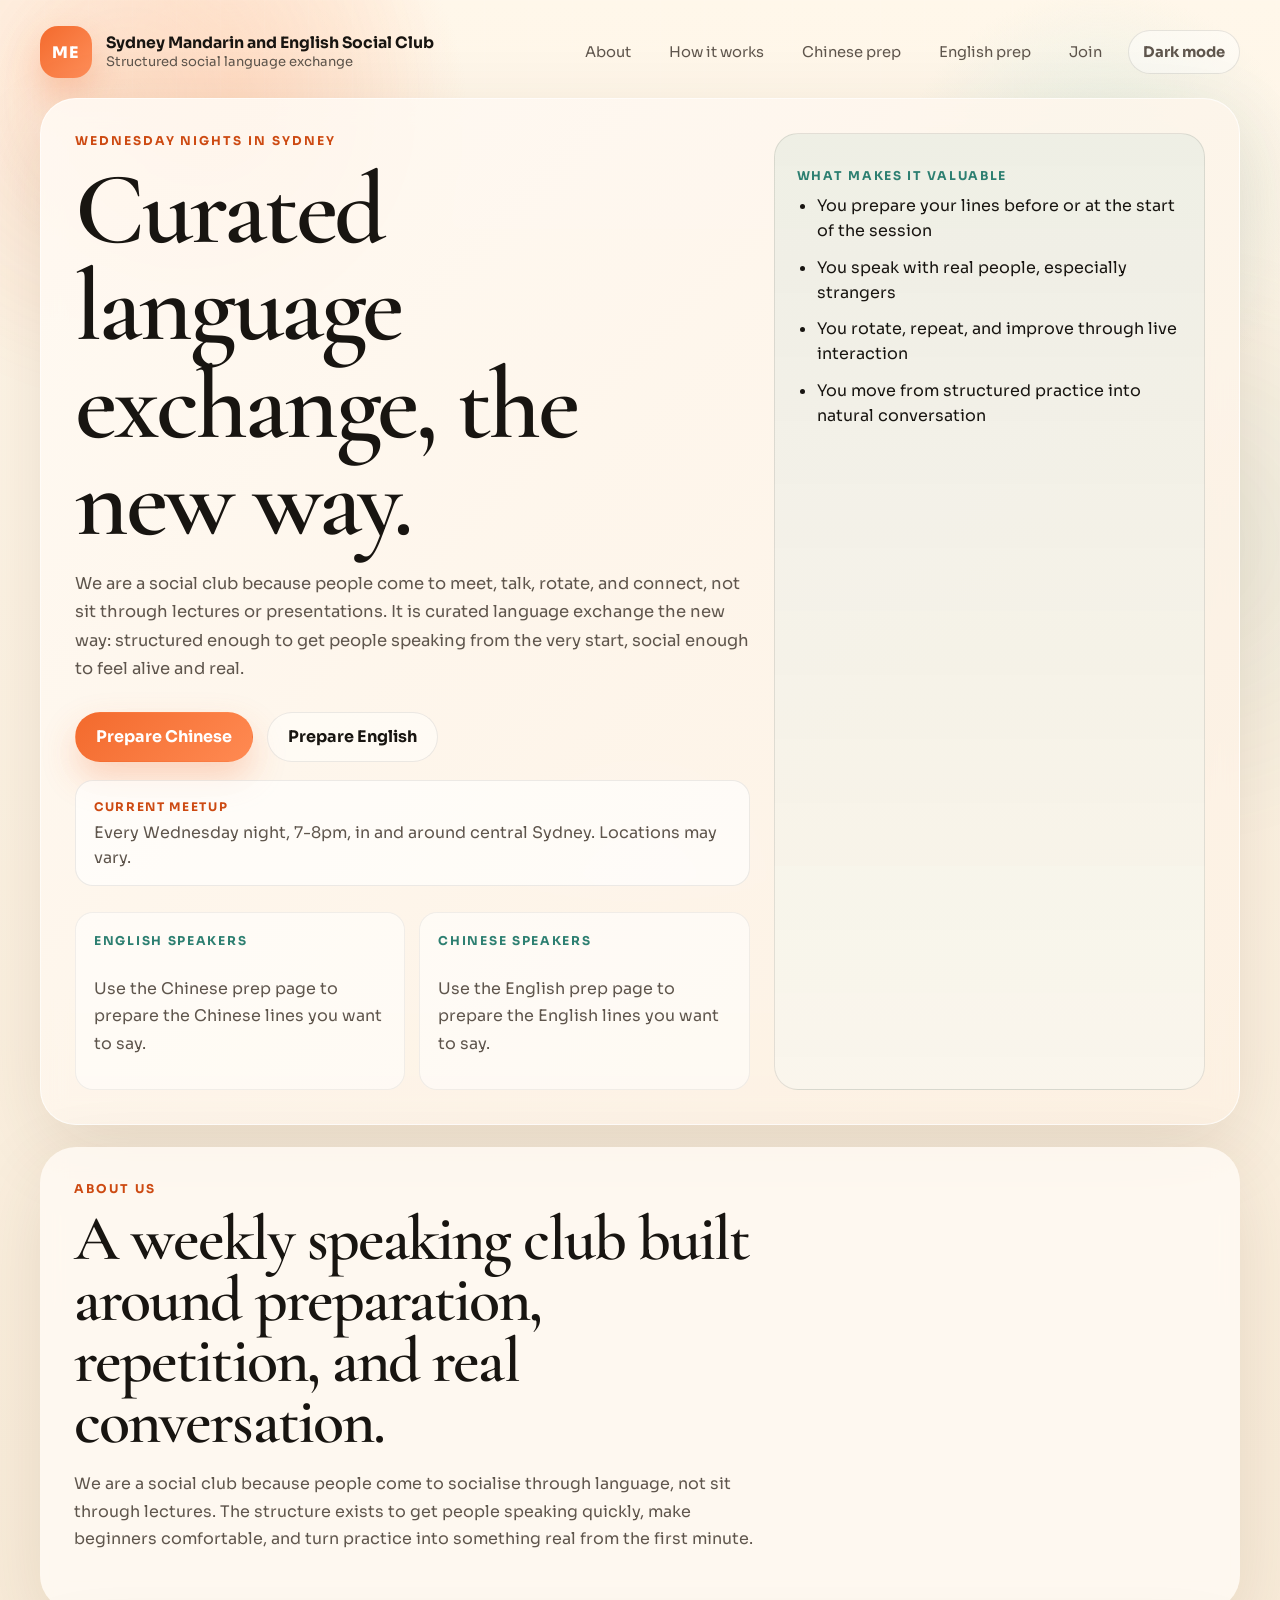
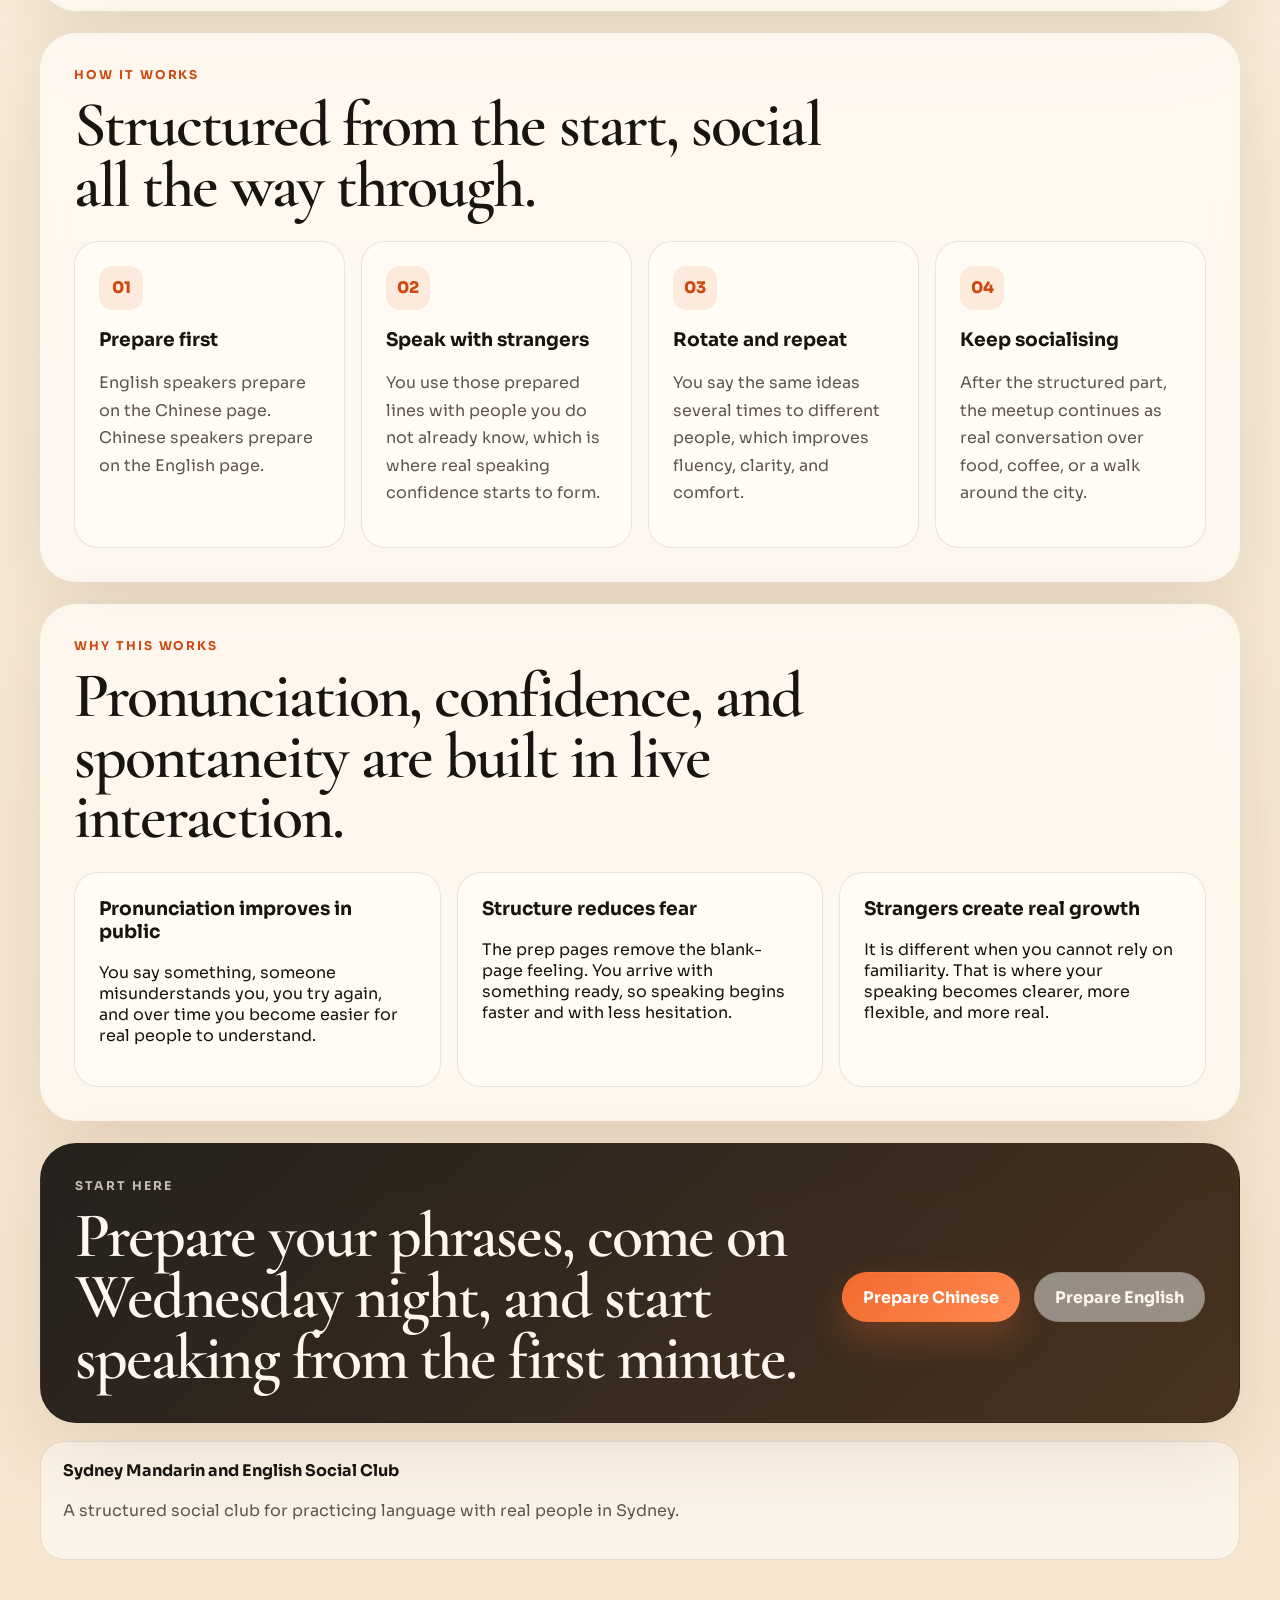
==== commit fb5e3ca4: "Simplify homepage and add theme toggle" ====
--- a/index.html
+++ b/index.html
@@ -8,7 +8,7 @@
       name="description"
       content="A structured Sydney language exchange social club where people prepare, speak with strangers, rotate, and turn language learning into real social practice."
     />
-    <meta name="theme-color" content="#f36a2d" />
+    <meta name="theme-color" content="#f36a2d" id="themeColorMeta" />
     <meta property="og:title" content="Sydney Mandarin and English Social Club" />
     <meta
       property="og:description"
@@ -22,6 +22,15 @@
       href="https://fonts.googleapis.com/css2?family=Cormorant+Garamond:wght@500;600;700&amp;family=Sora:wght@400;500;600;700;800&amp;display=swap"
       rel="stylesheet"
     />
+    <script>
+      (() => {
+        const savedTheme = localStorage.getItem("mesc-theme");
+        const systemDark = window.matchMedia("(prefers-color-scheme: dark)").matches;
+        const theme = savedTheme === "light" || savedTheme === "dark" ? savedTheme : systemDark ? "dark" : "light";
+        document.documentElement.dataset.theme = theme;
+        document.documentElement.style.colorScheme = theme;
+      })();
+    </script>
     <link rel="stylesheet" href="styles.css" />
   </head>
   <body>
@@ -39,14 +48,16 @@
           </span>
         </a>
 
-        <nav class="site-nav" aria-label="Primary">
-          <a href="#about">About</a>
-          <a href="#how">How it works</a>
-          <a href="chinese.html">Chinese prep</a>
-          <a href="english.html">English prep</a>
-          <a href="#pages">Prep pages</a>
-          <a href="#join">Join</a>
-        </nav>
+        <div class="site-header-actions">
+          <nav class="site-nav" aria-label="Primary">
+            <a href="#about">About</a>
+            <a href="#how">How it works</a>
+            <a href="chinese.html">Chinese prep</a>
+            <a href="english.html">English prep</a>
+            <a href="#join">Join</a>
+          </nav>
+          <button class="theme-toggle" type="button" data-theme-toggle aria-label="Toggle colour theme">Dark mode</button>
+        </div>
       </header>
 
       <main id="top">
@@ -93,40 +104,14 @@
           </aside>
         </section>
 
-        <section class="section prep-split reveal">
-          <div class="prep-split-grid">
-            <article class="prep-split-card">
-              <p class="eyebrow">For English Speakers</p>
-              <h2>Prepare Chinese</h2>
-              <p>If you are an English speaker learning Chinese, use the Chinese prep page before the meetup.</p>
-              <a class="button button-primary" href="chinese.html">Open Chinese prep</a>
-            </article>
-
-            <article class="prep-split-card">
-              <p class="eyebrow">For Chinese Speakers</p>
-              <h2>Prepare English</h2>
-              <p>If you are a Chinese speaker learning English, use the English prep page before the meetup.</p>
-              <a class="button button-primary" href="english.html">Open English prep</a>
-            </article>
+        <section class="section reveal" id="about">
+          <div class="section-heading narrow">
+            <p class="eyebrow">About us</p>
+            <h2>A weekly speaking club built around preparation, repetition, and real conversation.</h2>
+            <p class="section-lead">
+              We are a social club because people come to socialise through language, not sit through lectures. The structure exists to get people speaking quickly, make beginners comfortable, and turn practice into something real from the first minute.
+            </p>
           </div>
-        </section>
-
-        <section class="section intro-grid reveal" id="about">
-          <article class="intro-card">
-            <p class="eyebrow">Why a social club</p>
-            <h2>Because the goal is social language use, not passive listening.</h2>
-            <p>
-              If the goal is to speak with real people, then the practice has to involve real people. That includes the awkward part, the repetition, the corrections, and the moment when a stranger finally understands what you meant to say.
-            </p>
-          </article>
-
-          <article class="intro-card accent-card">
-            <p class="eyebrow">What we are not</p>
-            <h2>Not a class, not a lecture, not a presentation night.</h2>
-            <p>
-              We do not gather to sit quietly and listen. We gather to speak, meet new people, and turn language learning into something live, social, and worth returning to every week.
-            </p>
-          </article>
         </section>
 
         <section class="section reveal" id="how">
@@ -187,33 +172,6 @@
           </div>
         </section>
 
-        <section class="section reveal" id="pages">
-          <div class="section-heading">
-            <p class="eyebrow">Prep pages</p>
-            <h2>Pick your language, pick your level, and build your lines.</h2>
-          </div>
-
-          <div class="materials-grid">
-            <article class="material-card">
-              <span class="material-type">Chinese</span>
-              <h3>Chinese preparation page</h3>
-              <p>
-                For English speakers preparing to speak Chinese. Characters, pinyin, and English stay together on every sentence.
-              </p>
-              <a href="chinese.html">Open Chinese prep</a>
-            </article>
-
-            <article class="material-card">
-              <span class="material-type">English</span>
-              <h3>English preparation page</h3>
-              <p>
-                For Chinese speakers preparing to speak English. Build your lines, select the ones you want, and use presentation mode at the meetup.
-              </p>
-              <a href="english.html">Open English prep</a>
-            </article>
-          </div>
-        </section>
-
         <section class="cta reveal" id="join">
           <div class="cta-copy">
             <p class="eyebrow">Start here</p>
@@ -232,11 +190,8 @@
           <strong>Sydney Mandarin and English Social Club</strong>
           <p>A structured social club for practicing language with real people in Sydney.</p>
         </div>
-        <div class="footer-links">
-          <a href="chinese.html">Chinese prep</a>
-          <a href="english.html">English prep</a>
-        </div>
       </footer>
     </div>
+    <script src="theme.js"></script>
   </body>
 </html>
--- a/styles.css
+++ b/styles.css
@@ -19,6 +19,22 @@
   --content-width: 1200px;
 }
 
+html[data-theme="dark"] {
+  --bg: #111418;
+  --bg-deep: #171c22;
+  --paper: rgba(23, 27, 33, 0.84);
+  --paper-strong: rgba(28, 33, 40, 0.94);
+  --ink: #f7efe3;
+  --muted: #c8bbac;
+  --line: rgba(247, 239, 227, 0.1);
+  --accent: #ff8a52;
+  --accent-deep: #ffc097;
+  --accent-soft: #5c3423;
+  --jade: #76c8b6;
+  --jade-soft: #1f3d38;
+  --shadow: 0 24px 80px rgba(0, 0, 0, 0.38);
+}
+
 * {
   box-sizing: border-box;
 }
@@ -35,6 +51,10 @@
   background:
     linear-gradient(180deg, #fff7ea 0%, #f8ebd8 55%, #f6e5cf 100%);
   overflow-x: hidden;
+}
+
+html[data-theme="dark"] body {
+  background: linear-gradient(180deg, #111418 0%, #171c22 55%, #12161b 100%);
 }
 
 body::before {
@@ -50,6 +70,12 @@
   z-index: -2;
 }
 
+html[data-theme="dark"] body::before {
+  background-image:
+    linear-gradient(rgba(255, 255, 255, 0.04) 1px, transparent 1px),
+    linear-gradient(90deg, rgba(255, 255, 255, 0.04) 1px, transparent 1px);
+}
+
 a {
   color: inherit;
 }
@@ -81,6 +107,14 @@
   background: radial-gradient(circle, rgba(45, 127, 113, 0.22) 0%, rgba(45, 127, 113, 0) 68%);
 }
 
+html[data-theme="dark"] .orb-one {
+  background: radial-gradient(circle, rgba(255, 138, 82, 0.24) 0%, rgba(255, 138, 82, 0) 68%);
+}
+
+html[data-theme="dark"] .orb-two {
+  background: radial-gradient(circle, rgba(118, 200, 182, 0.16) 0%, rgba(118, 200, 182, 0) 68%);
+}
+
 .background-mesh {
   inset: 0;
   background:
@@ -89,6 +123,13 @@
     radial-gradient(circle at 50% 100%, rgba(255, 255, 255, 0.55), transparent 20%);
 }
 
+html[data-theme="dark"] .background-mesh {
+  background:
+    radial-gradient(circle at 18% 12%, rgba(255, 138, 82, 0.14), transparent 18%),
+    radial-gradient(circle at 86% 22%, rgba(118, 200, 182, 0.14), transparent 16%),
+    radial-gradient(circle at 50% 100%, rgba(255, 255, 255, 0.04), transparent 20%);
+}
+
 .site-wrap {
   width: min(calc(100% - 28px), var(--content-width));
   margin: 0 auto;
@@ -101,6 +142,12 @@
   justify-content: space-between;
   gap: 24px;
   padding: 8px 0 20px;
+}
+
+.site-header-actions {
+  display: flex;
+  align-items: center;
+  gap: 12px;
 }
 
 .brand {
@@ -163,6 +210,27 @@
   transform: translateY(-1px);
 }
 
+.theme-toggle {
+  min-height: 44px;
+  padding: 0 14px;
+  border-radius: 999px;
+  border: 1px solid var(--line);
+  background: rgba(255, 255, 255, 0.46);
+  color: var(--muted);
+  font: inherit;
+  font-size: 0.92rem;
+  font-weight: 700;
+  cursor: pointer;
+  transition: background-color 180ms ease, color 180ms ease, transform 180ms ease, border-color 180ms ease;
+}
+
+.theme-toggle:hover,
+.theme-toggle:focus-visible {
+  background: rgba(255, 255, 255, 0.7);
+  color: var(--ink);
+  transform: translateY(-1px);
+}
+
 .hero,
 .section,
 .cta {
@@ -183,6 +251,11 @@
   box-shadow: var(--shadow);
 }
 
+html[data-theme="dark"] .hero {
+  background: linear-gradient(135deg, rgba(24, 29, 35, 0.92), rgba(18, 22, 27, 0.92));
+  border-color: rgba(255, 255, 255, 0.08);
+}
+
 .hero::after {
   content: "";
   position: absolute;
@@ -191,6 +264,10 @@
   height: 24rem;
   border-radius: 50%;
   background: radial-gradient(circle, rgba(243, 106, 45, 0.2), transparent 64%);
+}
+
+html[data-theme="dark"] .hero::after {
+  background: radial-gradient(circle, rgba(255, 138, 82, 0.12), transparent 64%);
 }
 
 .eyebrow {
@@ -305,6 +382,12 @@
   border-color: rgba(24, 21, 17, 0.08);
 }
 
+html[data-theme="dark"] .button-secondary,
+html[data-theme="dark"] .theme-toggle {
+  background: rgba(255, 255, 255, 0.06);
+  border-color: rgba(255, 255, 255, 0.08);
+}
+
 .hero-band {
   display: grid;
   grid-template-columns: repeat(2, minmax(0, 1fr));
@@ -317,6 +400,21 @@
   border-radius: var(--radius-md);
   background: rgba(255, 255, 255, 0.52);
   border: 1px solid rgba(24, 21, 17, 0.06);
+}
+
+html[data-theme="dark"] .hero-band > div,
+html[data-theme="dark"] .meetup-note,
+html[data-theme="dark"] .select-toggle,
+html[data-theme="dark"] .level-section summary,
+html[data-theme="dark"] .archive-session summary,
+html[data-theme="dark"] .chapter-checklist div,
+html[data-theme="dark"] .city,
+html[data-theme="dark"] .field input,
+html[data-theme="dark"] .script-area,
+html[data-theme="dark"] .mode-option,
+html[data-theme="dark"] .phrase-option {
+  background: rgba(255, 255, 255, 0.05);
+  border-color: rgba(255, 255, 255, 0.08);
 }
 
 .band-kicker,
@@ -368,6 +466,13 @@
     var(--paper-strong);
 }
 
+html[data-theme="dark"] .panel-card-primary,
+html[data-theme="dark"] .session-preview {
+  background:
+    linear-gradient(180deg, rgba(118, 200, 182, 0.08), rgba(118, 200, 182, 0.02)),
+    rgba(28, 33, 40, 0.94);
+}
+
 .panel-label {
   color: var(--jade);
 }
@@ -430,6 +535,31 @@
   box-shadow: var(--shadow);
 }
 
+html[data-theme="dark"] .section,
+html[data-theme="dark"] .cta,
+html[data-theme="dark"] .site-footer,
+html[data-theme="dark"] .builder-card,
+html[data-theme="dark"] .generated-card,
+html[data-theme="dark"] .panel-card,
+html[data-theme="dark"] .session-preview,
+html[data-theme="dark"] .intro-card,
+html[data-theme="dark"] .story-card,
+html[data-theme="dark"] .timeline-step,
+html[data-theme="dark"] .principle,
+html[data-theme="dark"] .manifesto-grid article,
+html[data-theme="dark"] .chapter-card,
+html[data-theme="dark"] .material-card,
+html[data-theme="dark"] .benefit-card,
+html[data-theme="dark"] .faq-card,
+html[data-theme="dark"] .open-card,
+html[data-theme="dark"] .sentence-card,
+html[data-theme="dark"] .selected-card,
+html[data-theme="dark"] .archive-session,
+html[data-theme="dark"] .level-section,
+html[data-theme="dark"] .prep-split-card {
+  background: rgba(23, 27, 33, 0.88);
+}
+
 .section-heading {
   max-width: 780px;
   margin-bottom: 24px;
@@ -437,6 +567,12 @@
 
 .section-heading.narrow {
   max-width: 680px;
+}
+
+.section-lead {
+  margin: 18px 0 0;
+  color: var(--muted);
+  line-height: 1.72;
 }
 
 .section h2,
@@ -495,6 +631,10 @@
     linear-gradient(180deg, rgba(255, 212, 184, 0.52), rgba(255, 252, 247, 0.84));
 }
 
+html[data-theme="dark"] .accent-card {
+  background: linear-gradient(180deg, rgba(92, 52, 35, 0.84), rgba(23, 27, 33, 0.88));
+}
+
 .intro-card h2 {
   font-size: clamp(2.1rem, 4vw, 3.4rem);
   margin-bottom: 14px;
@@ -623,6 +763,12 @@
   border: 1px solid var(--line);
 }
 
+html[data-theme="dark"] .network-map {
+  background:
+    radial-gradient(circle at center, rgba(255, 138, 82, 0.12), transparent 28%),
+    linear-gradient(180deg, rgba(24, 29, 35, 0.9), rgba(18, 22, 27, 0.9));
+}
+
 .map-core,
 .city {
   position: absolute;
@@ -645,6 +791,10 @@
   font-weight: 700;
 }
 
+html[data-theme="dark"] .map-core {
+  background: linear-gradient(135deg, var(--accent), #ff9a68);
+}
+
 .city-sydney {
   top: 18%;
   right: 14%;
@@ -727,6 +877,13 @@
   border-radius: var(--radius-lg);
   border: 1px solid var(--line);
   background: rgba(255, 252, 247, 0.82);
+}
+
+html[data-theme="dark"] .site-nav a:hover,
+html[data-theme="dark"] .site-nav a:focus-visible,
+html[data-theme="dark"] .theme-toggle:hover,
+html[data-theme="dark"] .theme-toggle:focus-visible {
+  background: rgba(255, 255, 255, 0.08);
 }
 
 .builder-card-head {
@@ -831,13 +988,13 @@
 
 .output-card {
   display: grid;
-  gap: 18px;
+  gap: 14px;
 }
 
 .output-actions {
   display: flex;
-  flex-wrap: wrap;
-  gap: 12px;
+  align-items: center;
+  gap: 10px;
 }
 
 .output-button {
@@ -845,20 +1002,39 @@
   font: inherit;
 }
 
-.storage-note {
-  padding: 12px 14px;
-  border-radius: 14px;
-  background: rgba(45, 127, 113, 0.08);
-}
-
-.script-block {
-  display: grid;
+.output-button-main {
+  flex: 1 1 auto;
+}
+
+.output-utility-actions {
+  display: flex;
+  flex: 0 0 auto;
   gap: 8px;
 }
 
-.script-area {
-  min-height: 180px;
-  resize: vertical;
+.utility-button {
+  display: inline-flex;
+  align-items: center;
+  justify-content: center;
+  width: 44px;
+  height: 44px;
+  padding: 0;
+  border-radius: 999px;
+  border: 1px solid rgba(24, 21, 17, 0.1);
+  background: rgba(255, 255, 255, 0.72);
+  color: var(--ink);
+  font: inherit;
+  font-size: 1rem;
+  font-weight: 700;
+  cursor: pointer;
+  transition: transform 180ms ease, background-color 180ms ease, border-color 180ms ease;
+}
+
+.utility-button:hover,
+.utility-button:focus-visible {
+  transform: translateY(-1px);
+  background: rgba(255, 255, 255, 0.92);
+  border-color: rgba(243, 106, 45, 0.26);
 }
 
 .generated-list {
@@ -934,21 +1110,46 @@
   gap: 12px;
 }
 
-.prep-meta {
-  display: grid;
-  gap: 8px;
-  margin-top: 18px;
-}
-
-.prep-meta p {
+.prep-note {
   margin: 0;
   color: var(--muted);
-  line-height: 1.65;
+  line-height: 1.5;
 }
 
 .prep-main {
   display: grid;
   gap: 16px;
+}
+
+.prep-session-card,
+.archive-card {
+  display: grid;
+  gap: 14px;
+}
+
+.prep-session-head {
+  display: flex;
+  align-items: flex-start;
+  justify-content: space-between;
+  gap: 14px;
+}
+
+.prep-session-head h2 {
+  margin: 0 0 4px;
+  font-size: 1.15rem;
+}
+
+.prep-session-head p,
+.archive-session-summary span,
+.archive-empty {
+  margin: 0;
+  color: var(--muted);
+}
+
+.prep-session-fields {
+  display: grid;
+  grid-template-columns: minmax(0, 1.5fr) minmax(180px, 0.8fr);
+  gap: 12px;
 }
 
 .prep-sidebar {
@@ -961,6 +1162,26 @@
   align-items: center;
   justify-content: space-between;
   gap: 14px;
+}
+
+.speed-control {
+  display: inline-grid;
+  grid-template-columns: auto minmax(140px, 180px) auto;
+  align-items: center;
+  gap: 10px;
+  color: var(--muted);
+  font-size: 0.9rem;
+  font-weight: 700;
+}
+
+.speed-control input {
+  width: 100%;
+}
+
+.speed-control strong {
+  color: var(--ink);
+  min-width: 3.6rem;
+  text-align: right;
 }
 
 .level-links {
@@ -1096,6 +1317,28 @@
   margin-top: 16px;
 }
 
+.sentence-line-button {
+  width: 100%;
+  padding: 0;
+  border: 0;
+  background: transparent;
+  text-align: left;
+  cursor: pointer;
+  font: inherit;
+  color: inherit;
+}
+
+.sentence-line-button:hover .speech-track,
+.sentence-line-button:focus-visible .speech-track {
+  opacity: 0.92;
+}
+
+.sentence-line-button:focus-visible {
+  outline: 2px solid rgba(243, 106, 45, 0.24);
+  outline-offset: 6px;
+  border-radius: 12px;
+}
+
 .preview-line {
   display: grid;
   gap: 4px;
@@ -1104,6 +1347,16 @@
 .preview-line p {
   margin: 0;
   line-height: 1.7;
+}
+
+.speech-track {
+  display: inline;
+  white-space: pre-wrap;
+}
+
+.speech-unit,
+.speech-gap {
+  white-space: pre-wrap;
 }
 
 .injected-value {
@@ -1115,6 +1368,19 @@
   font-weight: 700;
 }
 
+.speech-unit.is-speaking {
+  border-radius: 0.45em;
+  background: rgba(45, 127, 113, 0.22);
+  color: var(--jade);
+  box-shadow: 0 0 0 1px rgba(45, 127, 113, 0.18);
+}
+
+.speech-unit.injected-value.is-speaking {
+  background: rgba(243, 106, 45, 0.28);
+  color: var(--accent-deep);
+  box-shadow: 0 0 0 1px rgba(243, 106, 45, 0.2);
+}
+
 .preview-target p {
   font-weight: 700;
   color: var(--ink);
@@ -1149,7 +1415,16 @@
   gap: 10px;
 }
 
+.sentence-field-inputs-2 {
+  grid-template-columns: repeat(2, minmax(0, 1fr));
+}
+
 .selected-stack {
+  display: grid;
+  gap: 12px;
+}
+
+.archived-sessions {
   display: grid;
   gap: 12px;
 }
@@ -1161,6 +1436,51 @@
 .selected-card p {
   margin: 10px 0 0;
   line-height: 1.65;
+}
+
+.archive-session {
+  border: 1px solid rgba(24, 21, 17, 0.1);
+  border-radius: var(--radius-lg);
+  background: rgba(255, 255, 255, 0.74);
+  overflow: hidden;
+}
+
+.archive-session summary {
+  display: flex;
+  align-items: center;
+  justify-content: space-between;
+  gap: 14px;
+  padding: 14px 16px;
+  cursor: pointer;
+  list-style: none;
+}
+
+.archive-session summary::-webkit-details-marker {
+  display: none;
+}
+
+.archive-session-summary strong {
+  display: block;
+}
+
+.archive-session-count {
+  display: inline-flex;
+  align-items: center;
+  justify-content: center;
+  min-width: 2rem;
+  min-height: 2rem;
+  padding: 0 10px;
+  border-radius: 999px;
+  background: rgba(243, 106, 45, 0.14);
+  color: var(--accent-deep);
+  font-size: 0.84rem;
+  font-weight: 700;
+}
+
+.archive-session-body {
+  display: grid;
+  gap: 12px;
+  padding: 0 16px 16px;
 }
 
 .presentation-overlay {
@@ -1208,12 +1528,18 @@
 }
 
 .presentation-close {
-  padding: 10px 14px;
+  display: inline-flex;
+  align-items: center;
+  justify-content: center;
+  width: 58px;
+  height: 58px;
+  padding: 0;
   border-radius: 999px;
   border: 1px solid rgba(255, 255, 255, 0.14);
   background: rgba(255, 255, 255, 0.08);
   color: #fff7ef;
-  font: inherit;
+  font-size: 2rem;
+  line-height: 1;
   cursor: pointer;
 }
 
@@ -1259,27 +1585,12 @@
   font-size: clamp(3.2rem, 11vw, 8rem);
   line-height: 0.94;
   letter-spacing: -0.03em;
-}
-
-.presentation-support {
-  max-width: 24ch;
-  color: rgba(255, 247, 239, 0.84);
-  font-size: clamp(1.1rem, 3.2vw, 2rem);
-  line-height: 1.45;
-}
-
-.presentation-pinyin {
-  color: #ffd7bf;
-}
-
-.presentation-main .injected-value,
-.presentation-support .injected-value {
+  cursor: pointer;
+}
+
+.presentation-main .injected-value {
   background: rgba(255, 164, 120, 0.2);
   color: #fff3e9;
-}
-
-.presentation-support.is-hidden {
-  display: none;
 }
 
 .presentation-nav {
@@ -1290,16 +1601,6 @@
   opacity: 0.45;
   cursor: default;
   transform: none;
-}
-
-.presentation-toggle {
-  padding: 10px 14px;
-  border-radius: 999px;
-  border: 1px solid rgba(255, 255, 255, 0.14);
-  background: rgba(255, 255, 255, 0.08);
-  color: #fff7ef;
-  font: inherit;
-  cursor: pointer;
 }
 
 .material-type {
@@ -1462,6 +1763,11 @@
   .prep-sidebar {
     position: static;
   }
+
+  .site-header-actions {
+    width: 100%;
+    justify-content: space-between;
+  }
 }
 
 @media (max-width: 820px) {
@@ -1470,6 +1776,7 @@
   }
 
   .site-header,
+  .site-header-actions,
   .intro-grid,
   .prep-split-grid,
   .manifesto-grid,
@@ -1529,6 +1836,35 @@
     align-items: flex-start;
     flex-direction: column;
   }
+
+  .prep-session-head,
+  .sentence-card-head,
+  .selected-card-head {
+    flex-direction: column;
+    align-items: flex-start;
+  }
+
+  .sentence-card-actions,
+  .output-utility-actions {
+    width: 100%;
+  }
+
+  .speed-control {
+    width: 100%;
+    grid-template-columns: auto minmax(0, 1fr) auto;
+  }
+
+  .prep-session-fields {
+    grid-template-columns: 1fr;
+  }
+
+  .output-actions {
+    flex-wrap: wrap;
+  }
+
+  .output-button-main {
+    width: 100%;
+  }
 }
 
 @media (max-width: 540px) {
@@ -1547,6 +1883,61 @@
   .site-nav a {
     padding: 8px 11px;
     font-size: 0.86rem;
+  }
+
+  .theme-toggle {
+    width: 100%;
+  }
+
+  .speed-control {
+    grid-template-columns: 1fr auto;
+    grid-template-areas:
+      "label value"
+      "slider slider";
+    row-gap: 8px;
+  }
+
+  .speed-control span {
+    grid-area: label;
+  }
+
+  .speed-control input {
+    grid-area: slider;
+  }
+
+  .speed-control strong {
+    grid-area: value;
+    min-width: 0;
+  }
+
+  .select-toggle {
+    width: 100%;
+    justify-content: center;
+  }
+
+  .sentence-card-actions {
+    display: grid;
+    grid-template-columns: 1fr auto;
+    align-items: center;
+  }
+
+  .output-utility-actions {
+    justify-content: flex-end;
+  }
+
+  .presentation-overlay {
+    padding: 0;
+  }
+
+  .presentation-shell {
+    width: 100%;
+    padding: 10px;
+  }
+
+  .presentation-nav {
+    width: 100%;
+    flex-direction: column;
+    align-items: stretch;
   }
 
   .hero-actions,
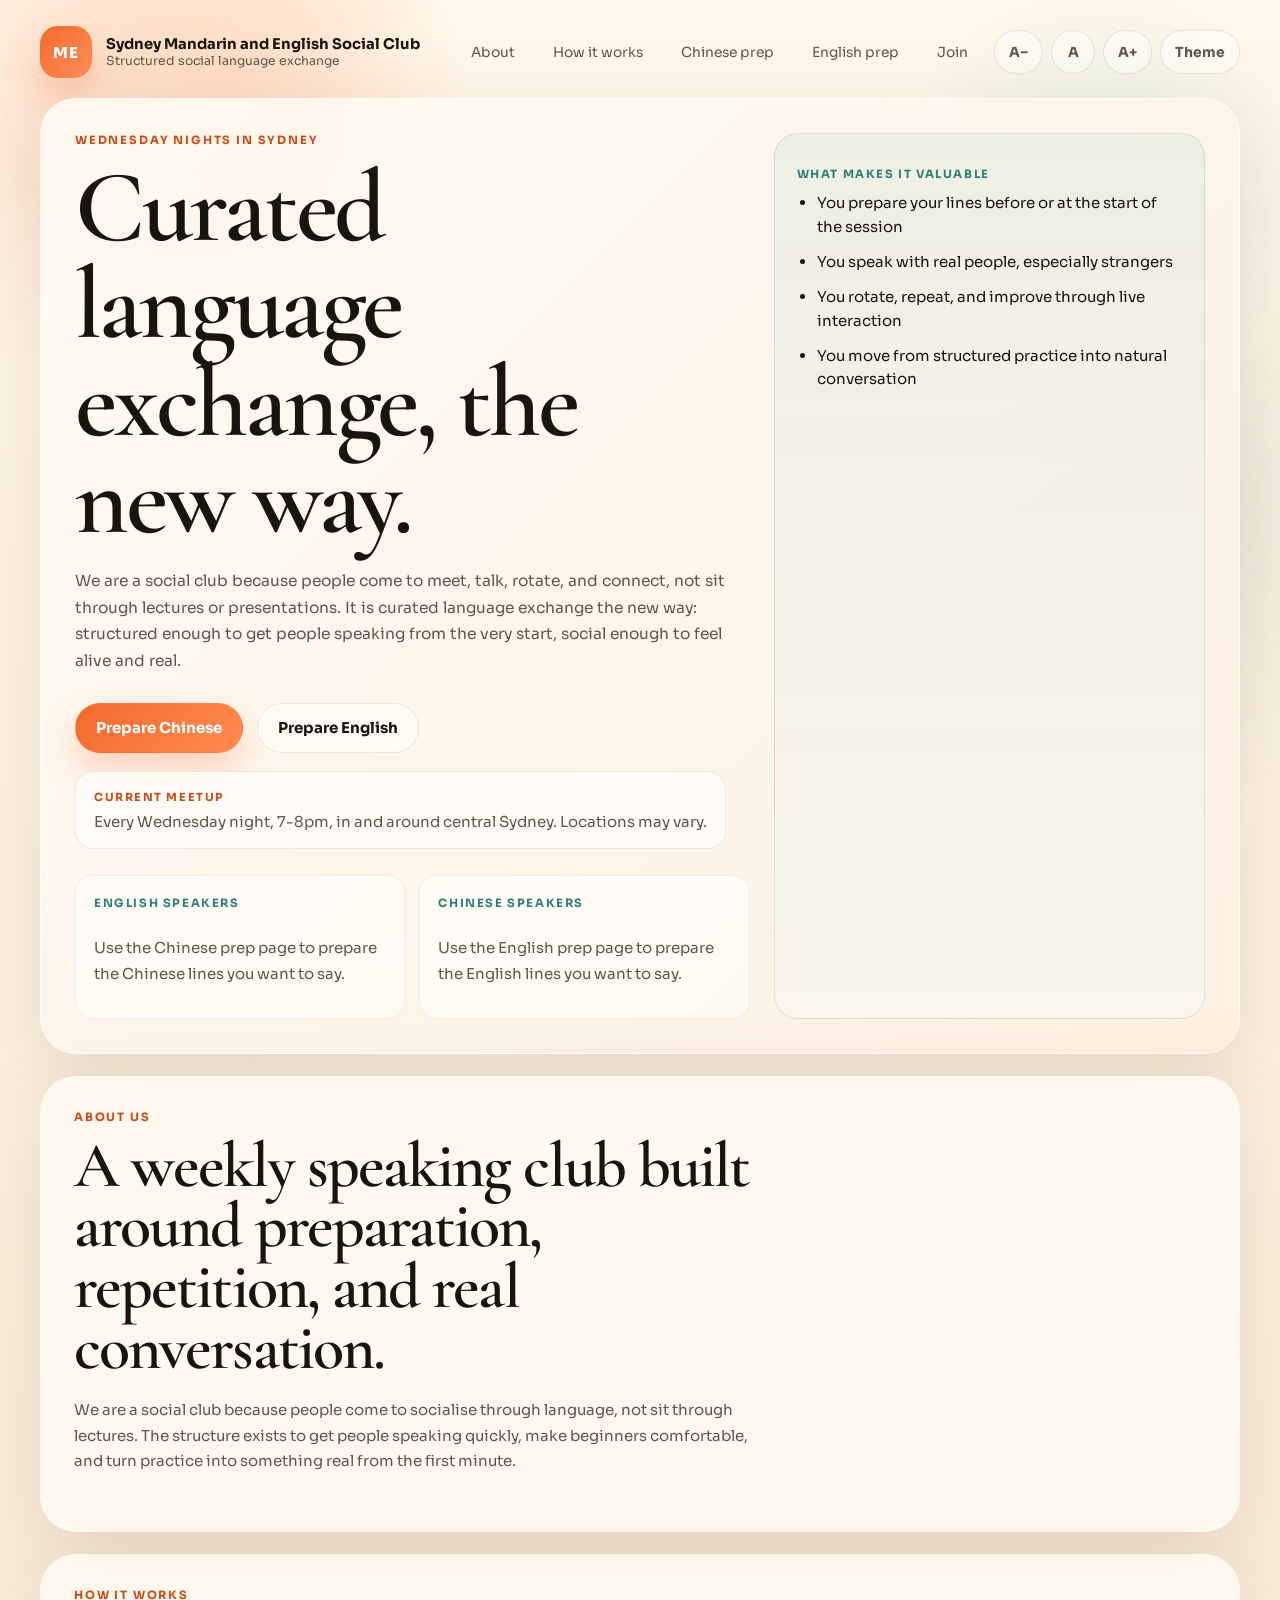
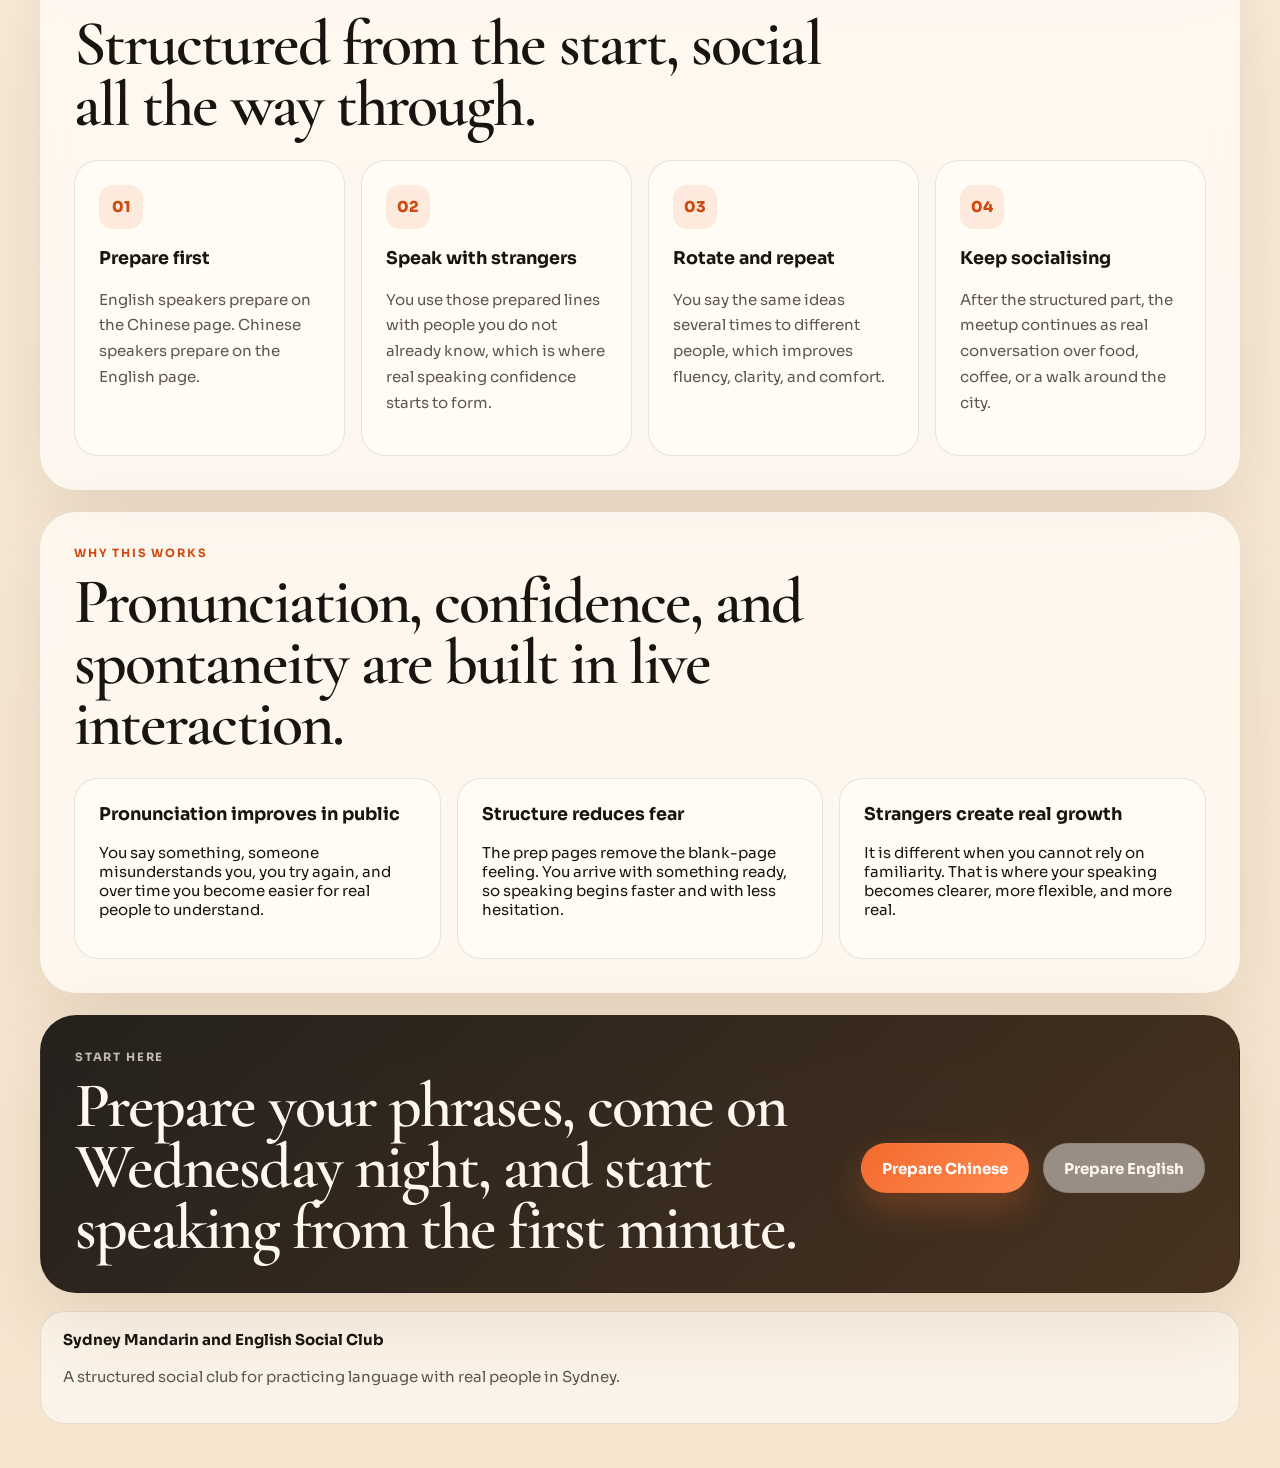
==== commit b9228401: "Improve mobile layout and display controls" ====
--- a/index.html
+++ b/index.html
@@ -25,10 +25,12 @@
     <script>
       (() => {
         const savedTheme = localStorage.getItem("mesc-theme");
+        const savedFontScale = Number(localStorage.getItem("mesc-font-scale"));
         const systemDark = window.matchMedia("(prefers-color-scheme: dark)").matches;
         const theme = savedTheme === "light" || savedTheme === "dark" ? savedTheme : systemDark ? "dark" : "light";
         document.documentElement.dataset.theme = theme;
         document.documentElement.style.colorScheme = theme;
+        document.documentElement.style.setProperty("--font-scale", String(Number.isFinite(savedFontScale) ? savedFontScale : 1));
       })();
     </script>
     <link rel="stylesheet" href="styles.css" />
@@ -56,7 +58,12 @@
             <a href="english.html">English prep</a>
             <a href="#join">Join</a>
           </nav>
-          <button class="theme-toggle" type="button" data-theme-toggle aria-label="Toggle colour theme">Dark mode</button>
+          <div class="site-preferences" aria-label="Display settings">
+            <button class="preference-button" type="button" data-font-size="decrease" aria-label="Decrease font size">A−</button>
+            <button class="preference-button" type="button" data-font-size="reset" aria-label="Reset font size">A</button>
+            <button class="preference-button" type="button" data-font-size="increase" aria-label="Increase font size">A+</button>
+            <button class="theme-toggle preference-button" type="button" data-theme-toggle aria-label="Toggle colour theme">Theme</button>
+          </div>
         </div>
       </header>
 
--- a/styles.css
+++ b/styles.css
@@ -1,4 +1,5 @@
 :root {
+  --font-scale: 1;
   --bg: #fbf3e5;
   --bg-deep: #f5e6cc;
   --paper: rgba(255, 251, 244, 0.82);
@@ -41,6 +42,7 @@
 
 html {
   scroll-behavior: smooth;
+  font-size: calc(16px * var(--font-scale));
 }
 
 body {
@@ -147,7 +149,10 @@
 .site-header-actions {
   display: flex;
   align-items: center;
+  flex-wrap: wrap;
+  justify-content: flex-end;
   gap: 12px;
+  min-width: 0;
 }
 
 .brand {
@@ -192,6 +197,7 @@
   flex-wrap: wrap;
   justify-content: flex-end;
   gap: 10px;
+  min-width: 0;
 }
 
 .site-nav a {
@@ -210,8 +216,18 @@
   transform: translateY(-1px);
 }
 
+.site-preferences {
+  display: flex;
+  flex-wrap: wrap;
+  align-items: center;
+  justify-content: flex-end;
+  gap: 8px;
+}
+
+.preference-button,
 .theme-toggle {
   min-height: 44px;
+  min-width: 44px;
   padding: 0 14px;
   border-radius: 999px;
   border: 1px solid var(--line);
@@ -222,6 +238,17 @@
   font-weight: 700;
   cursor: pointer;
   transition: background-color 180ms ease, color 180ms ease, transform 180ms ease, border-color 180ms ease;
+}
+
+.preference-button:disabled {
+  opacity: 0.45;
+  cursor: default;
+  transform: none;
+}
+
+.preference-button:disabled:hover,
+.preference-button:disabled:focus-visible {
+  transform: none;
 }
 
 .theme-toggle:hover,
@@ -1772,7 +1799,7 @@
 
 @media (max-width: 820px) {
   .site-wrap {
-    width: min(calc(100% - 20px), var(--content-width));
+    width: min(calc(100% - 14px), var(--content-width));
   }
 
   .site-header,
@@ -1794,10 +1821,15 @@
     padding-bottom: 14px;
   }
 
+  .site-header-actions {
+    width: 100%;
+    align-items: stretch;
+  }
+
   .hero,
   .section,
   .cta {
-    padding: 24px 20px;
+    padding: 22px 18px;
   }
 
   .hero h1 {
@@ -1868,6 +1900,10 @@
 }
 
 @media (max-width: 540px) {
+  .site-wrap {
+    width: min(calc(100% - 10px), var(--content-width));
+  }
+
   .brand-copy strong {
     font-size: 0.9rem;
   }
@@ -1881,12 +1917,19 @@
   }
 
   .site-nav a {
-    padding: 8px 11px;
+    padding: 8px 10px;
     font-size: 0.86rem;
   }
 
+  .site-preferences {
+    width: 100%;
+    justify-content: space-between;
+  }
+
+  .preference-button,
   .theme-toggle {
-    width: 100%;
+    flex: 1 1 0;
+    min-width: 0;
   }
 
   .speed-control {
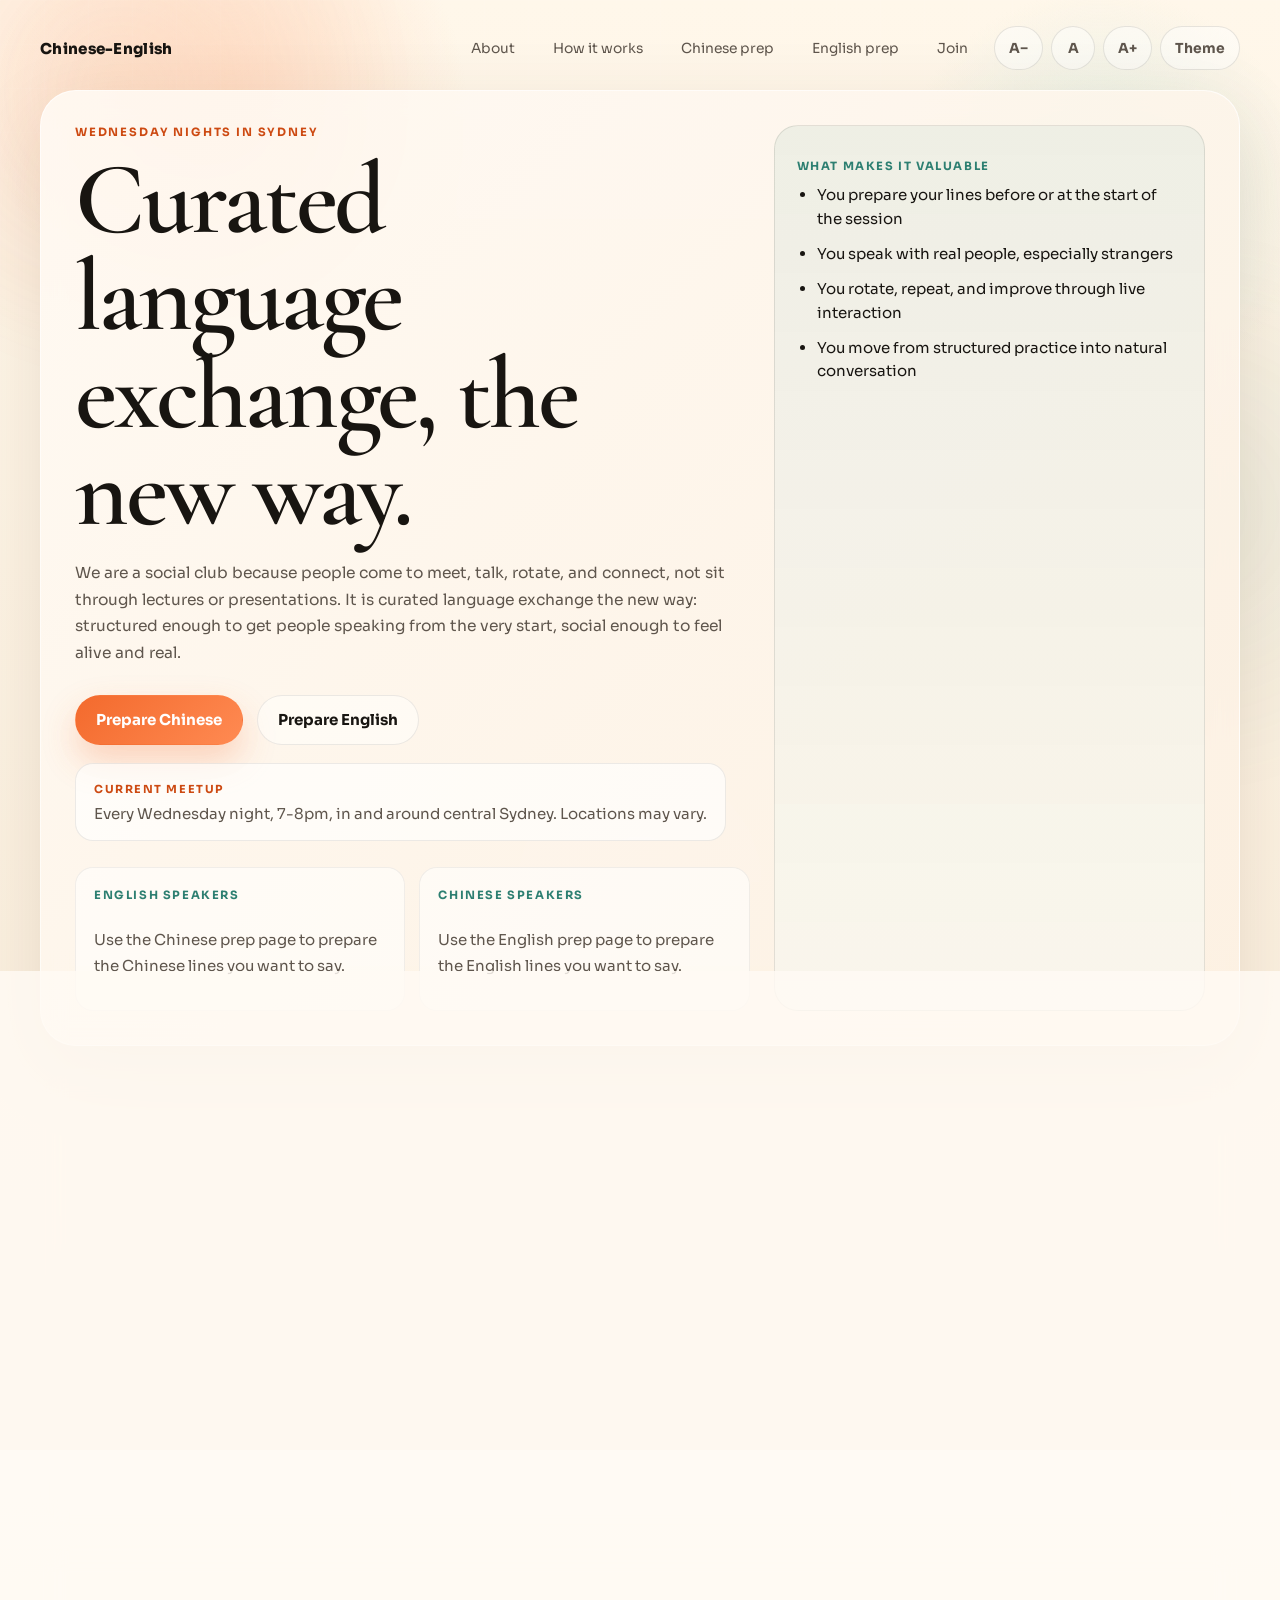
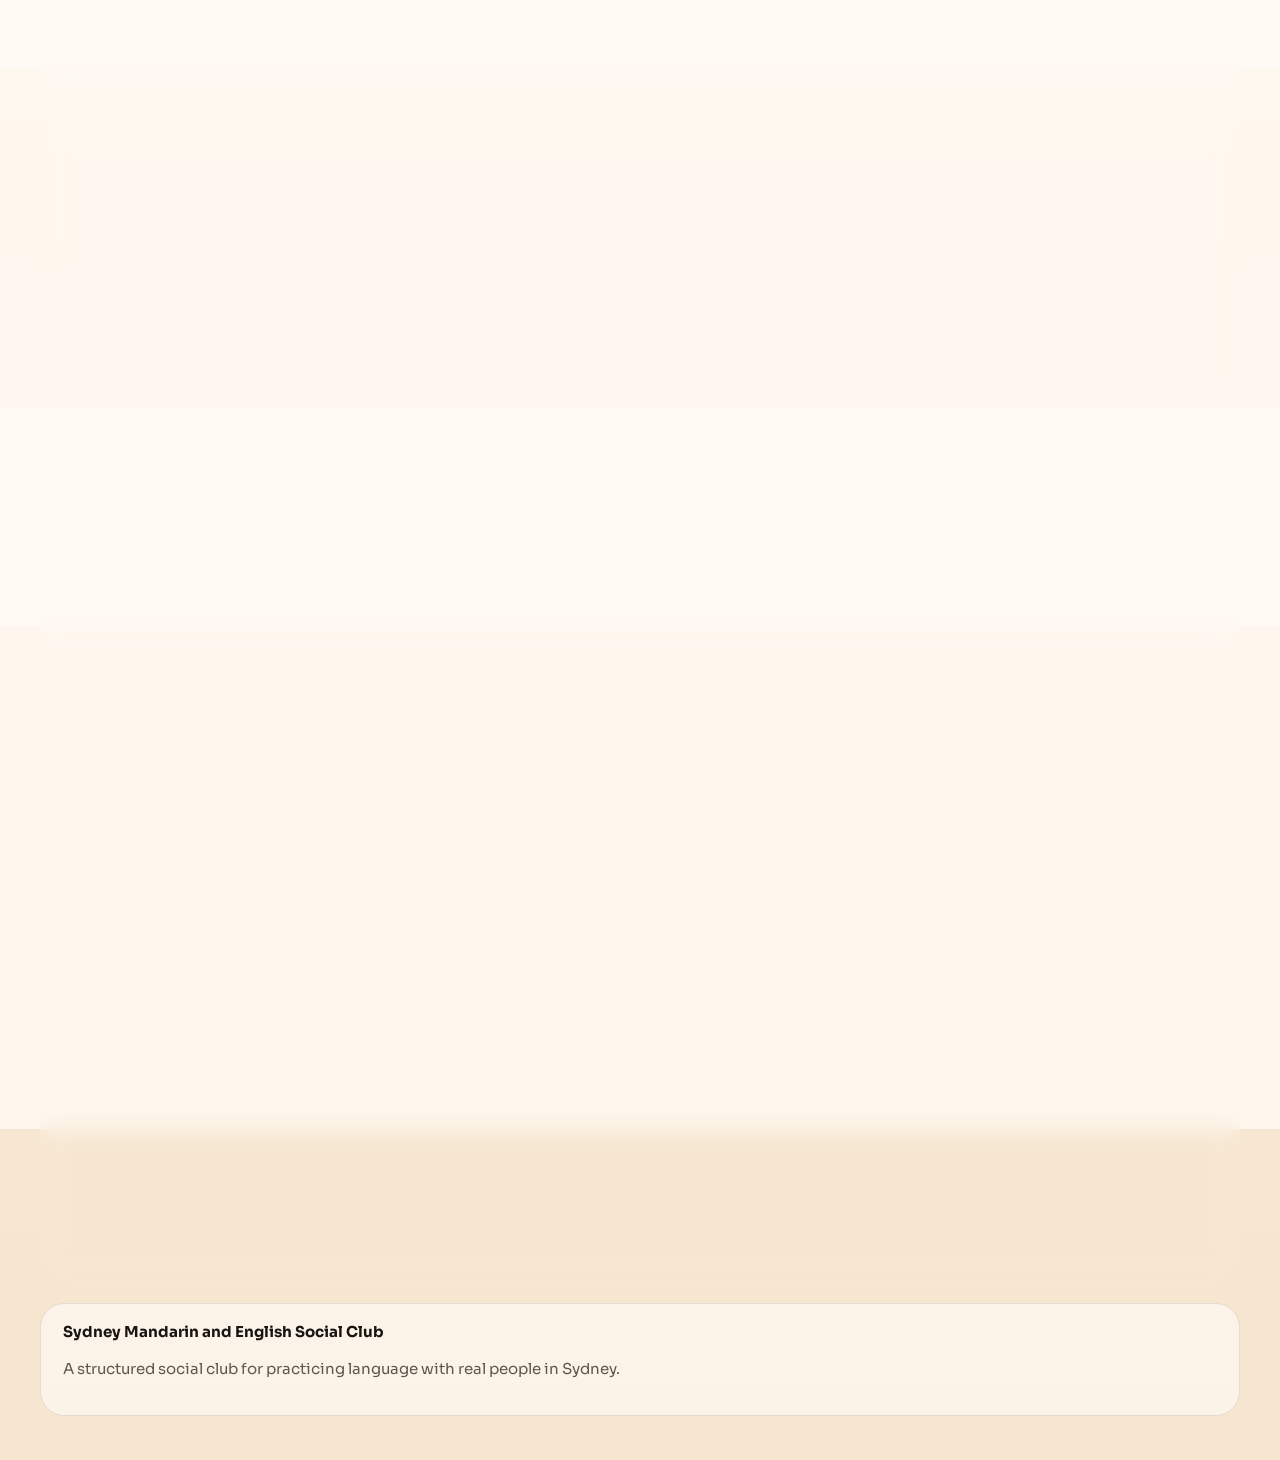
==== commit f5b3947e: "Simplify prep UI and add mobile menu" ====
--- a/index.html
+++ b/index.html
@@ -43,14 +43,16 @@
     <div class="site-wrap">
       <header class="site-header">
         <a class="brand" href="#top" aria-label="Sydney Mandarin and English Social Club home">
-          <span class="brand-mark">ME</span>
-          <span class="brand-copy">
-            <strong>Sydney Mandarin and English Social Club</strong>
-            <span>Structured social language exchange</span>
-          </span>
+          <span class="brand-title">Chinese-English</span>
         </a>
 
-        <div class="site-header-actions">
+        <button class="nav-toggle" type="button" data-nav-toggle aria-expanded="false" aria-controls="siteHeaderPanel" aria-label="Open menu">
+          <span></span>
+          <span></span>
+          <span></span>
+        </button>
+
+        <div class="site-header-actions" id="siteHeaderPanel" data-nav-panel>
           <nav class="site-nav" aria-label="Primary">
             <a href="#about">About</a>
             <a href="#how">How it works</a>
--- a/styles.css
+++ b/styles.css
@@ -146,6 +146,42 @@
   padding: 8px 0 20px;
 }
 
+.nav-toggle {
+  display: none;
+  align-items: center;
+  justify-content: center;
+  flex-direction: column;
+  gap: 5px;
+  width: 48px;
+  height: 48px;
+  padding: 0;
+  border-radius: 16px;
+  border: 1px solid var(--line);
+  background: rgba(255, 255, 255, 0.46);
+  cursor: pointer;
+}
+
+.nav-toggle span {
+  display: block;
+  width: 18px;
+  height: 2px;
+  border-radius: 999px;
+  background: var(--ink);
+  transition: transform 180ms ease, opacity 180ms ease;
+}
+
+.nav-toggle.is-open span:nth-child(1) {
+  transform: translateY(7px) rotate(45deg);
+}
+
+.nav-toggle.is-open span:nth-child(2) {
+  opacity: 0;
+}
+
+.nav-toggle.is-open span:nth-child(3) {
+  transform: translateY(-7px) rotate(-45deg);
+}
+
 .site-header-actions {
   display: flex;
   align-items: center;
@@ -158,8 +194,13 @@
 .brand {
   display: inline-flex;
   align-items: center;
-  gap: 14px;
   text-decoration: none;
+}
+
+.brand-title {
+  font-size: 1rem;
+  font-weight: 800;
+  letter-spacing: 0.02em;
 }
 
 .brand-mark {
@@ -1141,6 +1182,7 @@
   margin: 0;
   color: var(--muted);
   line-height: 1.5;
+  max-width: 60ch;
 }
 
 .prep-main {
@@ -1199,6 +1241,17 @@
   color: var(--muted);
   font-size: 0.9rem;
   font-weight: 700;
+}
+
+.speed-control span {
+  display: grid;
+  gap: 2px;
+}
+
+.speed-control small {
+  font-size: 0.72rem;
+  font-weight: 600;
+  color: var(--muted);
 }
 
 .speed-control input {
@@ -1803,7 +1856,6 @@
   }
 
   .site-header,
-  .site-header-actions,
   .intro-grid,
   .prep-split-grid,
   .manifesto-grid,
@@ -1821,9 +1873,25 @@
     padding-bottom: 14px;
   }
 
+  .nav-toggle {
+    display: inline-flex;
+  }
+
   .site-header-actions {
     width: 100%;
+    display: none;
+    flex-direction: column;
     align-items: stretch;
+    gap: 14px;
+    padding: 14px;
+    border: 1px solid var(--line);
+    border-radius: var(--radius-lg);
+    background: var(--paper);
+    box-shadow: var(--shadow);
+  }
+
+  .site-header-actions.is-open {
+    display: flex;
   }
 
   .hero,
@@ -1913,12 +1981,16 @@
   }
 
   .site-nav {
+    width: 100%;
+    flex-direction: column;
+    align-items: stretch;
     gap: 8px;
   }
 
   .site-nav a {
     padding: 8px 10px;
     font-size: 0.86rem;
+    text-align: center;
   }
 
   .site-preferences {
@@ -1927,7 +1999,8 @@
   }
 
   .preference-button,
-  .theme-toggle {
+  .theme-toggle,
+  .nav-toggle {
     flex: 1 1 0;
     min-width: 0;
   }
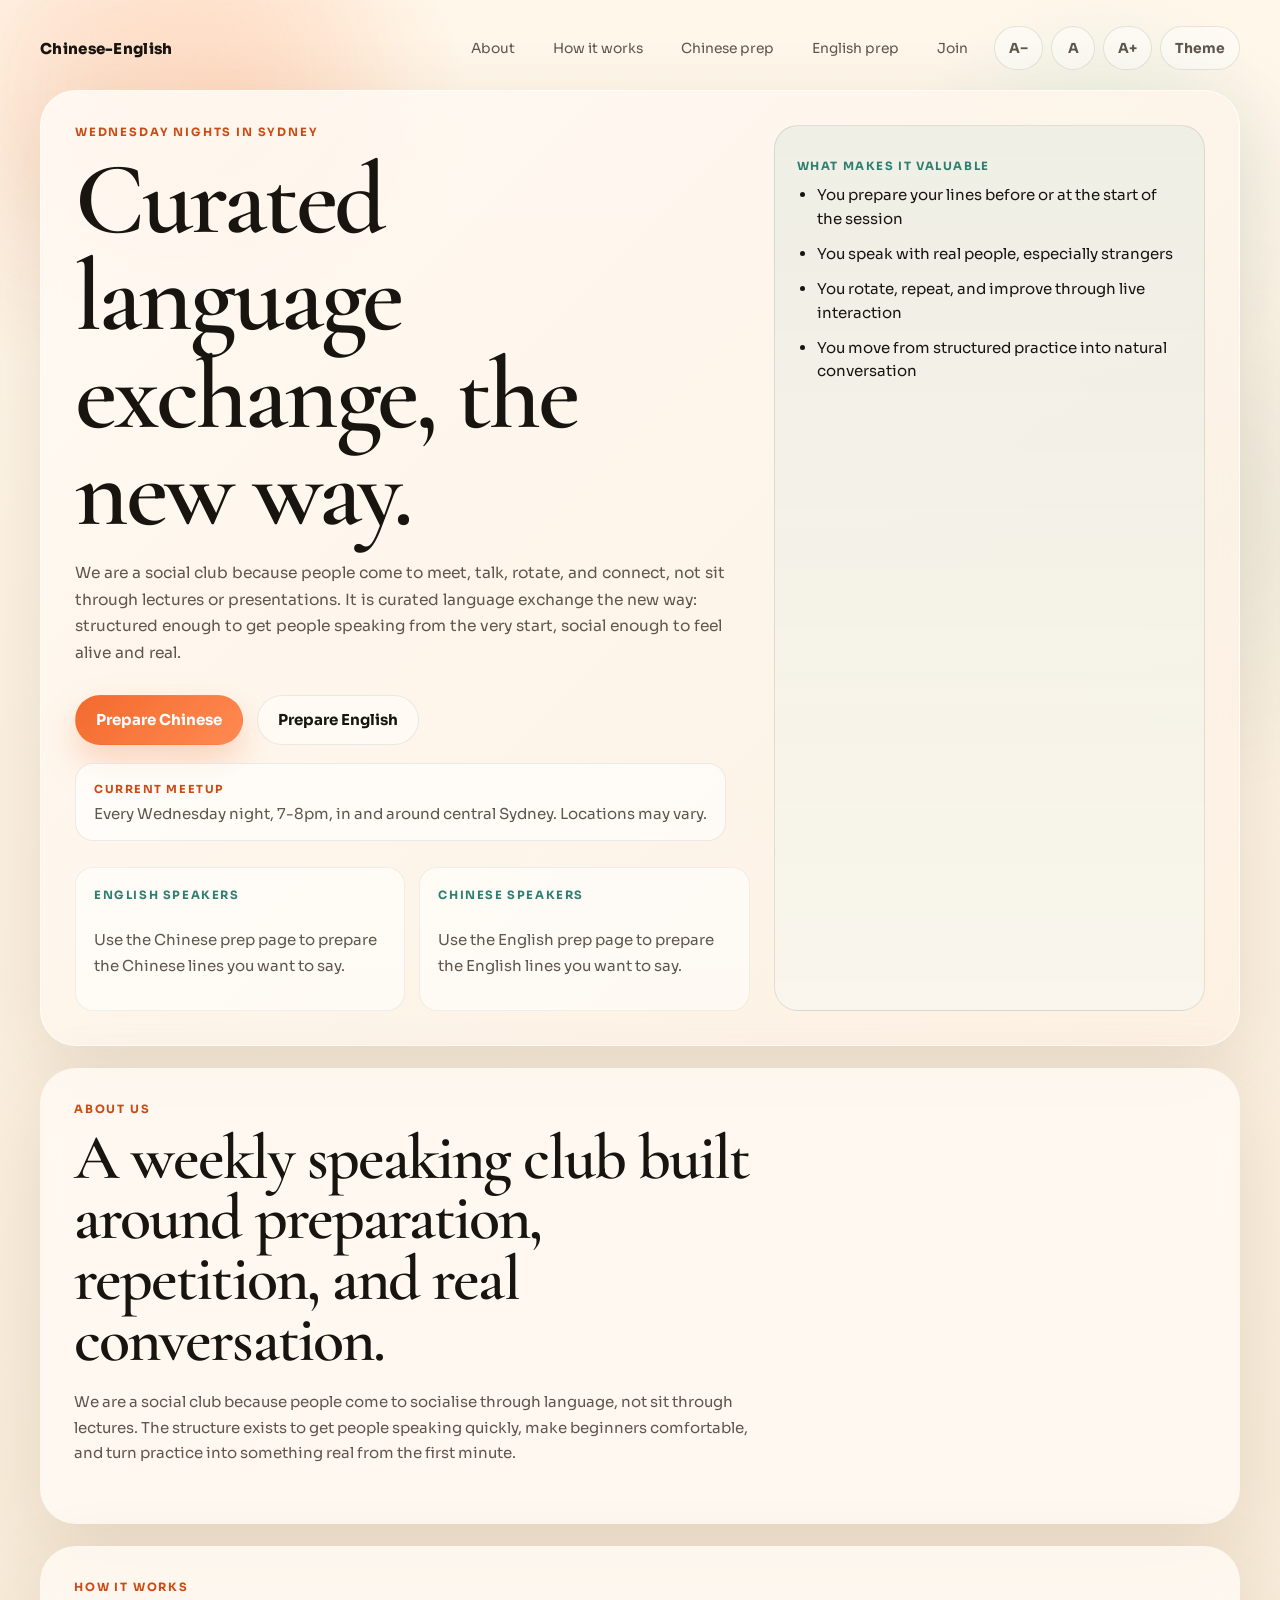
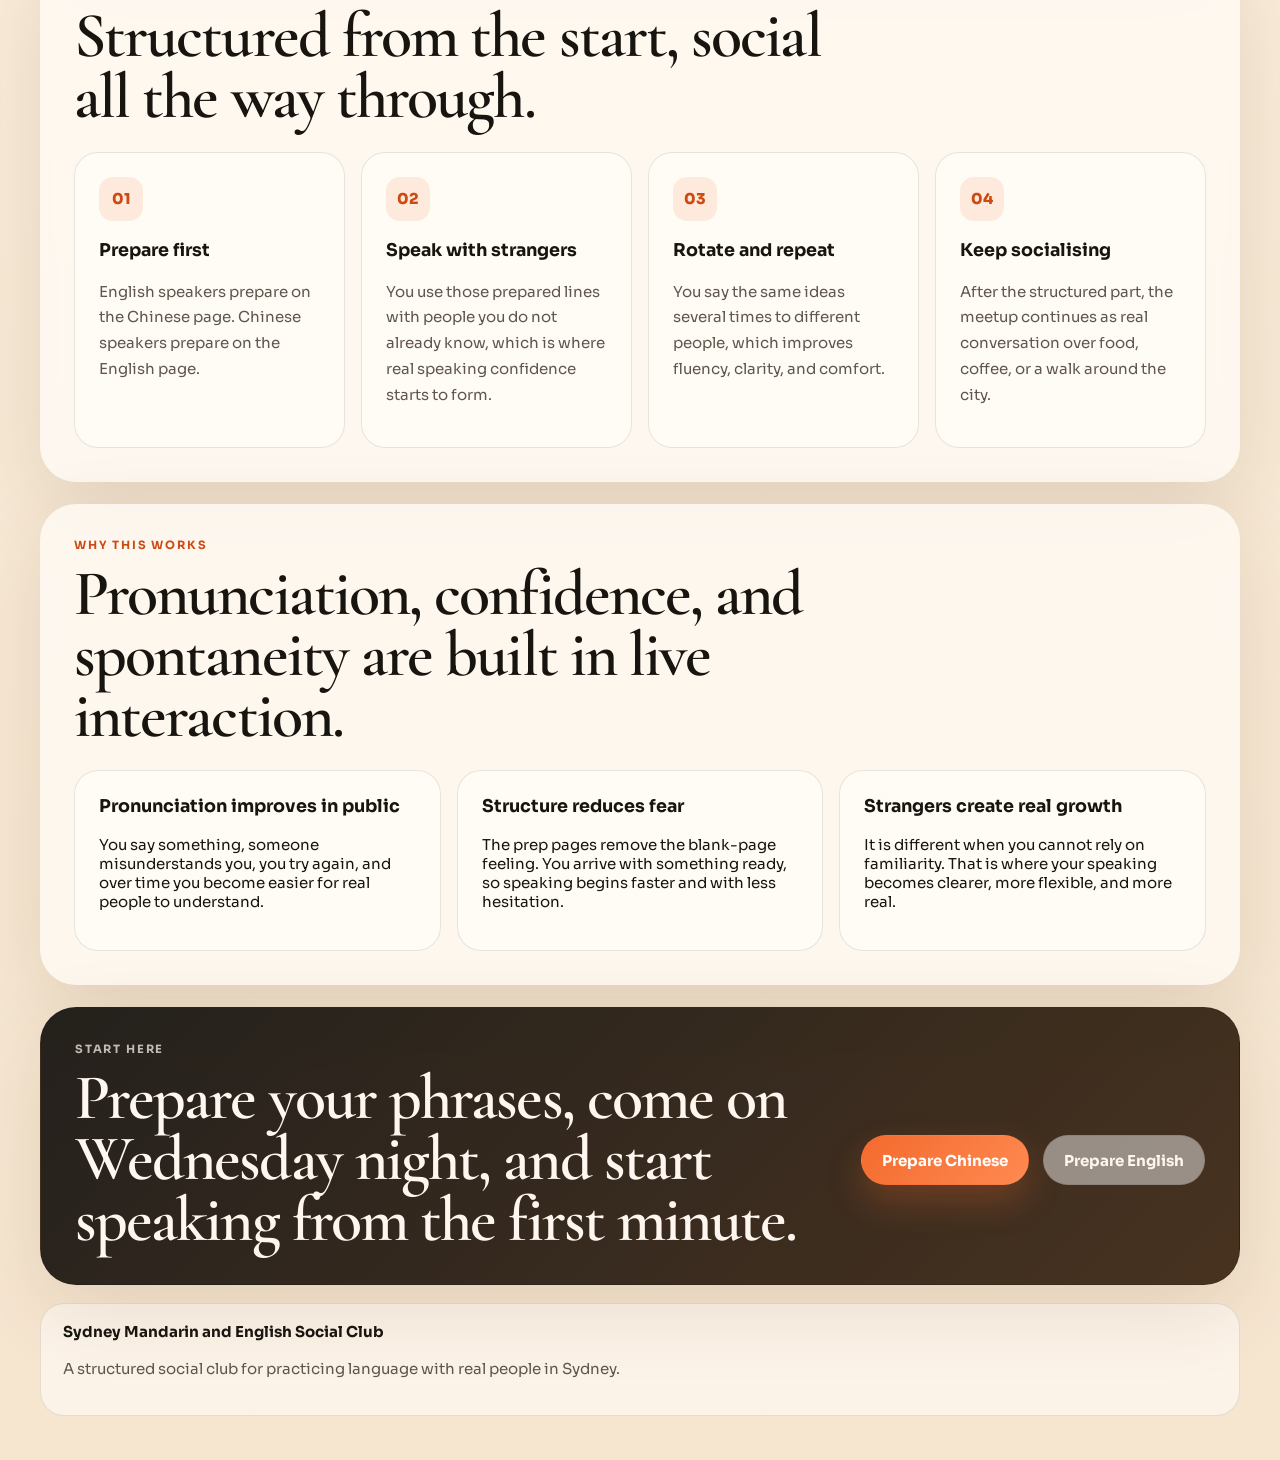
==== commit b4723460: "Disable page zoom on mobile" ====
--- a/index.html
+++ b/index.html
@@ -2,7 +2,7 @@
 <html lang="en">
   <head>
     <meta charset="utf-8" />
-    <meta name="viewport" content="width=device-width, initial-scale=1" />
+    <meta name="viewport" content="width=device-width, initial-scale=1, maximum-scale=1, user-scalable=no" />
     <title>Sydney Mandarin and English Social Club</title>
     <meta
       name="description"
--- a/styles.css
+++ b/styles.css
@@ -1185,6 +1185,38 @@
   max-width: 60ch;
 }
 
+.prep-quickstart {
+  display: flex;
+  flex-wrap: wrap;
+  gap: 10px;
+  margin-top: 18px;
+}
+
+.quick-step {
+  display: inline-flex;
+  align-items: center;
+  gap: 10px;
+  min-height: 42px;
+  padding: 0 14px 0 10px;
+  border-radius: 999px;
+  background: rgba(255, 255, 255, 0.58);
+  border: 1px solid rgba(24, 21, 17, 0.08);
+  color: var(--muted);
+  font-size: 0.88rem;
+  font-weight: 700;
+}
+
+.quick-step strong {
+  display: inline-flex;
+  align-items: center;
+  justify-content: center;
+  width: 24px;
+  height: 24px;
+  border-radius: 999px;
+  background: rgba(243, 106, 45, 0.14);
+  color: var(--accent-deep);
+}
+
 .prep-main {
   display: grid;
   gap: 16px;
@@ -1231,6 +1263,10 @@
   align-items: center;
   justify-content: space-between;
   gap: 14px;
+  padding: 14px 16px;
+  border-radius: var(--radius-lg);
+  border: 1px solid var(--line);
+  background: rgba(255, 255, 255, 0.48);
 }
 
 .speed-control {
@@ -1241,6 +1277,13 @@
   color: var(--muted);
   font-size: 0.9rem;
   font-weight: 700;
+}
+
+.prep-toolbar-note {
+  margin: 0;
+  color: var(--muted);
+  font-size: 0.88rem;
+  line-height: 1.45;
 }
 
 .speed-control span {
@@ -1347,11 +1390,17 @@
 
 .sentence-card {
   padding: 18px;
+  transition: transform 180ms ease, box-shadow 180ms ease, border-color 180ms ease;
 }
 
 .sentence-card.is-selected {
   border-color: rgba(243, 106, 45, 0.42);
   box-shadow: 0 10px 24px rgba(243, 106, 45, 0.12);
+}
+
+.sentence-card:hover {
+  transform: translateY(-1px);
+  box-shadow: 0 12px 28px rgba(32, 22, 16, 0.08);
 }
 
 .sentence-card-head,
@@ -1511,6 +1560,20 @@
 
 .selected-card {
   padding: 16px;
+}
+
+.count-badge {
+  display: inline-flex;
+  align-items: center;
+  justify-content: center;
+  min-width: 2.2rem;
+  height: 2.2rem;
+  padding: 0 10px;
+  border-radius: 999px;
+  background: rgba(243, 106, 45, 0.14);
+  color: var(--accent-deep);
+  font-size: 0.84rem;
+  font-weight: 800;
 }
 
 .selected-card p {
